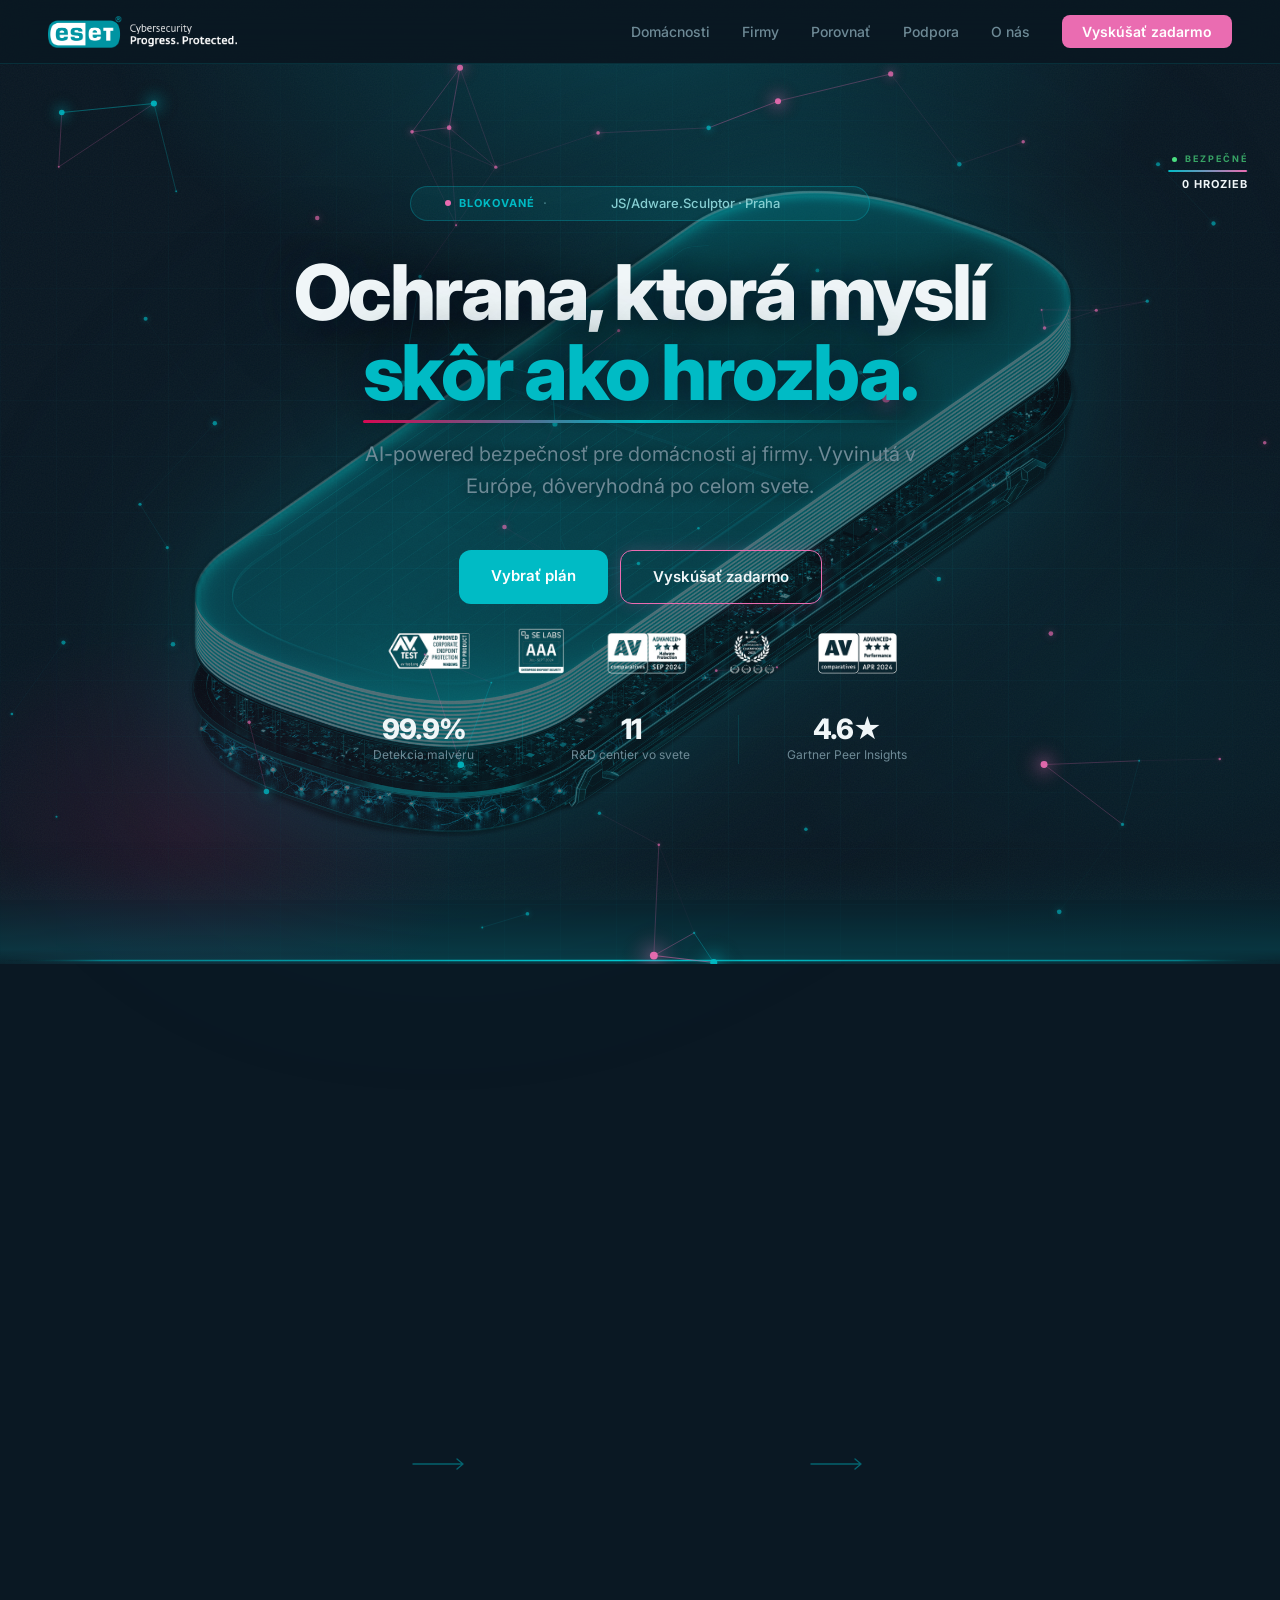
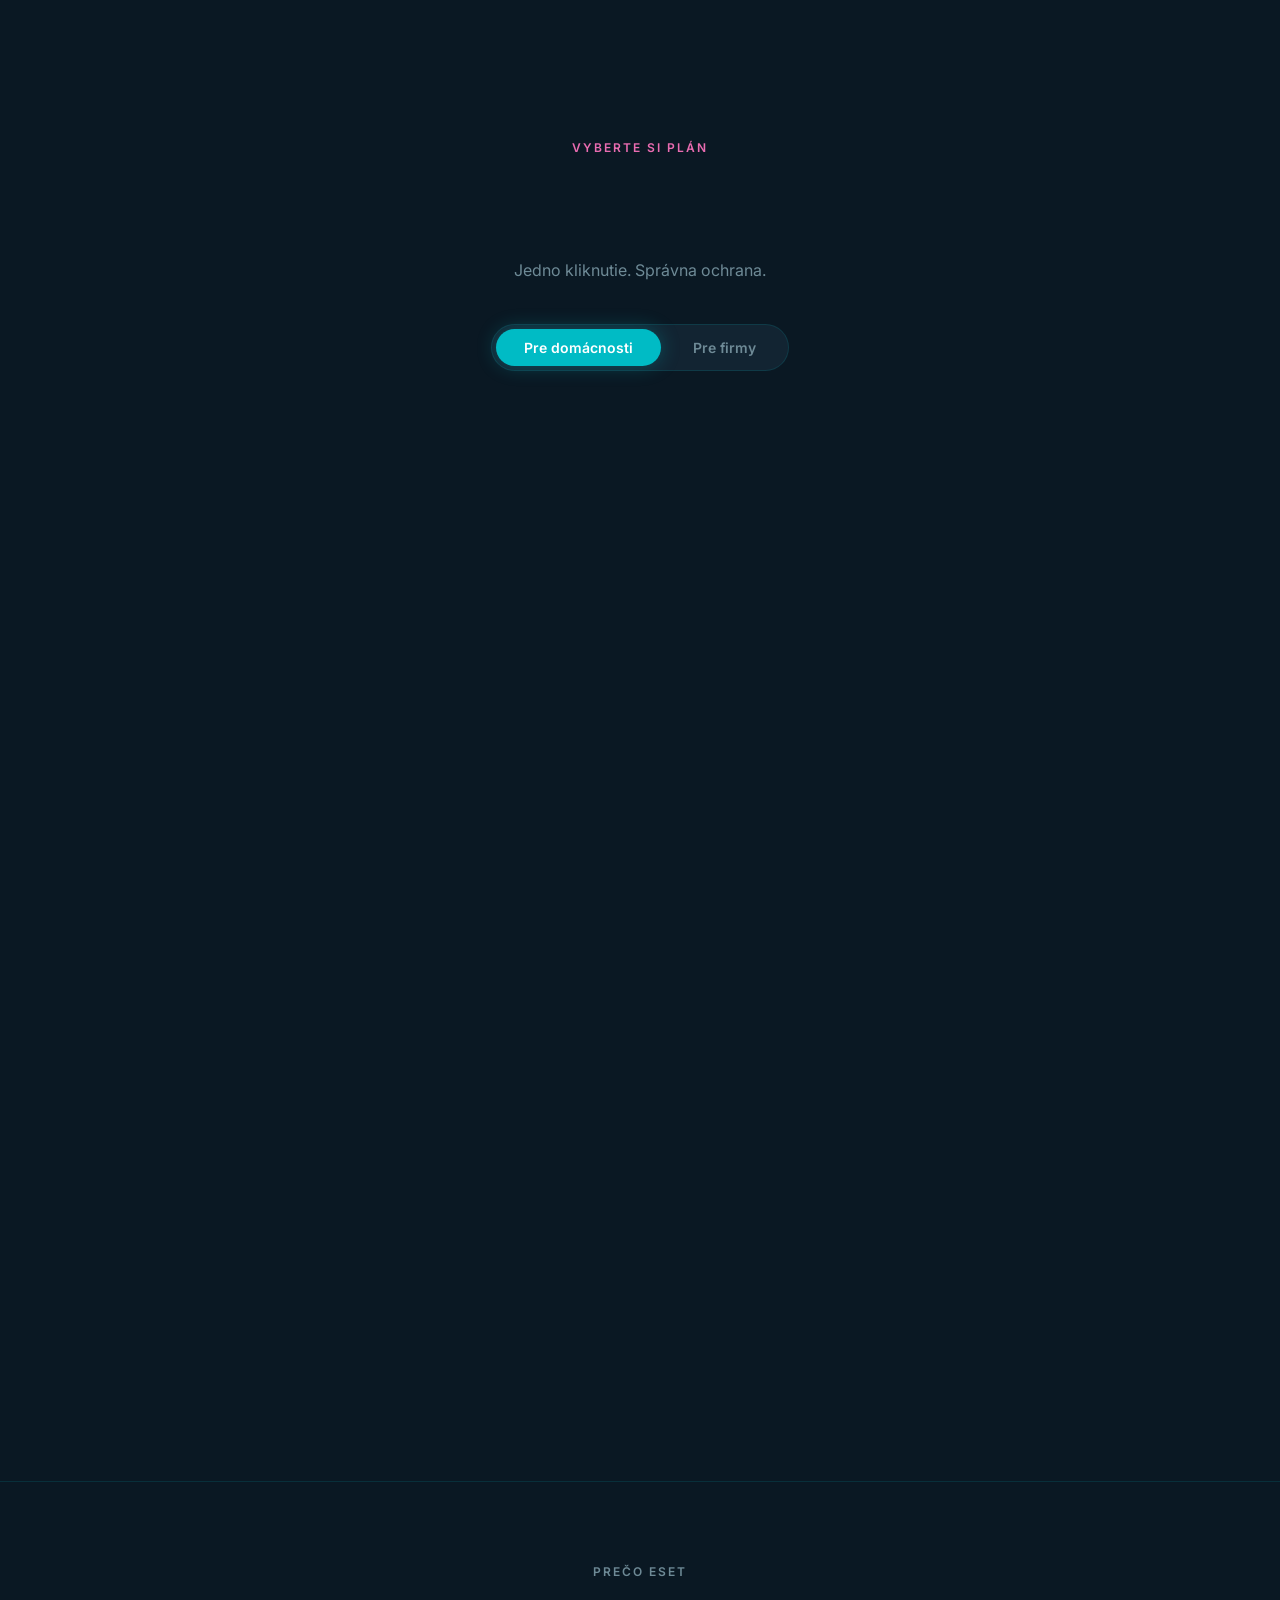
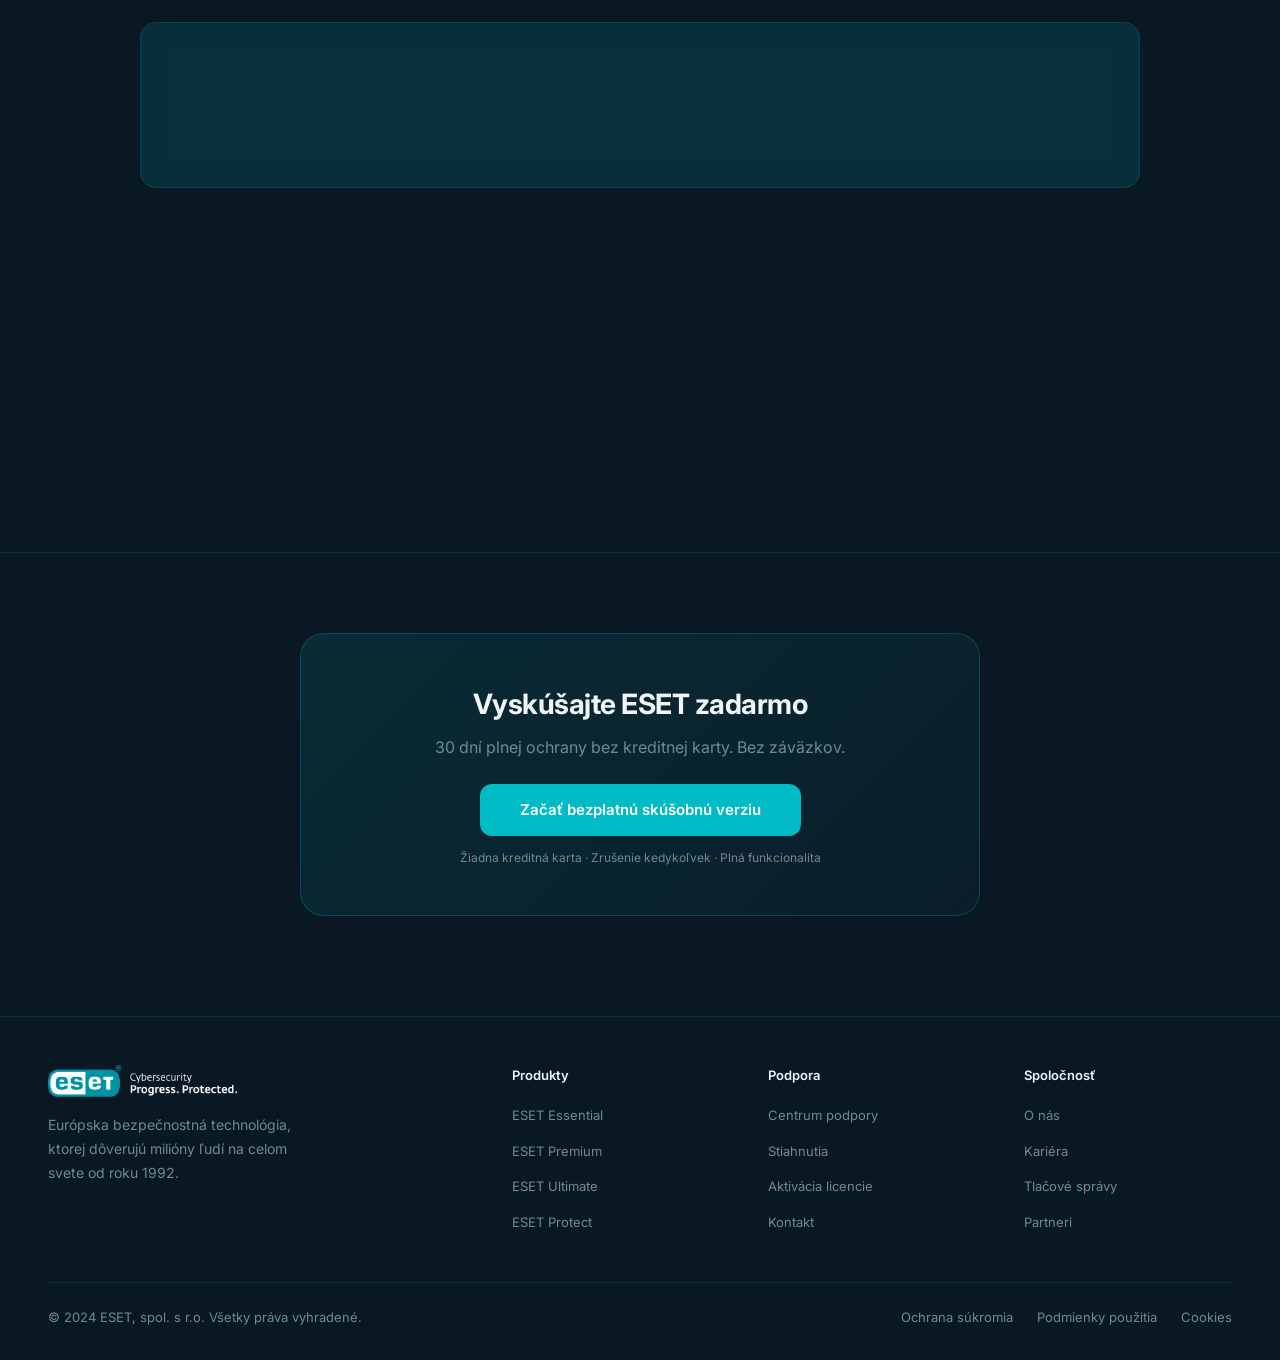
==== index.html @ a0c709be "tweak(hero ≥1800px): scale 2.10-2.30, clip -110vh — image extends past cards bottom" ====
<!DOCTYPE html>
<html lang="sk">
<head>
  <meta charset="UTF-8">
  <meta name="viewport" content="width=device-width, initial-scale=1.0">
  <title>ESET — Kybernetická bezpečnosť pre domácnosti aj firmy</title>
  <meta name="description" content="Pokročilá ochrana pred vírusmi, ransomwarom a phishingom. ESET HOME pre rodinu, ESET PROTECT pre firmy. 30 rokov skúseností, 99,9 % detekcia.">
  <meta name="theme-color" content="#0A1823">
  <link rel="canonical" href="https://leumasdam.github.io/eset-segmentation/">

  <!-- Open Graph -->
  <meta property="og:type" content="website">
  <meta property="og:locale" content="sk_SK">
  <meta property="og:site_name" content="ESET">
  <meta property="og:title" content="ESET — Kybernetická bezpečnosť pre domácnosti aj firmy">
  <meta property="og:description" content="Pokročilá ochrana pred vírusmi, ransomwarom a phishingom. 30 rokov skúseností, 99,9 % detekcia.">
  <meta property="og:url" content="https://leumasdam.github.io/eset-segmentation/">
  <meta property="og:image" content="https://leumasdam.github.io/eset-segmentation/eset-logo2.png">

  <!-- Twitter -->
  <meta name="twitter:card" content="summary_large_image">
  <meta name="twitter:title" content="ESET — Kybernetická bezpečnosť">
  <meta name="twitter:description" content="Pokročilá ochrana pred vírusmi, ransomwarom a phishingom. 30 rokov skúseností.">
  <meta name="twitter:image" content="https://leumasdam.github.io/eset-segmentation/eset-logo2.png">

  <link rel="preconnect" href="https://fonts.googleapis.com">
  <link rel="preconnect" href="https://fonts.gstatic.com" crossorigin>
  <link href="https://fonts.googleapis.com/css2?family=Inter:wght@300;400;500;600;700;800&display=swap" rel="stylesheet">
  <link rel="stylesheet" href="eset-redesign.css?v=20260513-cards2">

  <!-- Structured data -->
  <script type="application/ld+json">
  {
    "@context": "https://schema.org",
    "@graph": [
      {
        "@type": "Organization",
        "@id": "https://leumasdam.github.io/eset-segmentation/#org",
        "name": "ESET",
        "url": "https://leumasdam.github.io/eset-segmentation/",
        "logo": "https://leumasdam.github.io/eset-segmentation/eset-logo2.png",
        "description": "30 rokov na čele kybernetickej bezpečnosti. Antivírus a ochrana pre domácnosti aj firmy."
      },
      {
        "@type": "WebSite",
        "url": "https://leumasdam.github.io/eset-segmentation/",
        "name": "ESET",
        "publisher": { "@id": "https://leumasdam.github.io/eset-segmentation/#org" },
        "inLanguage": "sk"
      },
      {
        "@type": "Product",
        "name": "ESET HOME Security",
        "description": "Antivírus a komplexná ochrana pre domácich používateľov. Tri úrovne: Essential, Premium, Ultimate.",
        "brand": { "@id": "https://leumasdam.github.io/eset-segmentation/#org" },
        "offers": {
          "@type": "AggregateOffer",
          "priceCurrency": "EUR",
          "lowPrice": "39.99",
          "highPrice": "84.99",
          "offerCount": 3
        }
      },
      {
        "@type": "Product",
        "name": "ESET PROTECT",
        "description": "Endpoint security platforma pre firmy. Entry, Advanced, Complete a MDR varianty.",
        "brand": { "@id": "https://leumasdam.github.io/eset-segmentation/#org" },
        "offers": {
          "@type": "AggregateOffer",
          "priceCurrency": "EUR",
          "lowPrice": "2.50",
          "highPrice": "8.90",
          "offerCount": 4
        }
      }
    ]
  }
  </script>
</head>
<body>

  <a href="#main" class="skip-link">Preskočiť na obsah</a>

  <!-- GLOBAL AMBIENT ORB LAYER -->
  <div id="ambient">
    <!-- Hero area: teal top-right, crimson bottom-left -->
    <!-- Plans section: centered teal blob -->
    <!-- Trust section: teal left, crimson right -->
    <!-- Bottom / trial banner -->
  </div>

  <!-- NAVBAR -->
  <nav>
    <a href="index.html" class="nav-logo">
      <img src="eset-logo2.png" alt="ESET" style="height:32px; width:auto;">
    </a>
    <ul class="nav-links">
      <li><a href="domacnosti.html" data-track="nav:domacnosti">Domácnosti</a></li>
      <li><a href="firmy.html" data-track="nav:firmy">Firmy</a></li>
      <li><a href="porovnat-baliky.html" data-track="nav:compare">Porovnať</a></li>
      <li><a href="podpora.html" data-track="nav:podpora">Podpora</a></li>
      <li><a href="o-nas.html" data-track="nav:o-nas">O nás</a></li>
      <li><a href="vybrat-plan.html" class="nav-cta" data-track="nav:trial">Vyskúšať zadarmo</a></li>
    </ul>
    <button class="nav-burger" id="navBurger" aria-label="Otvoriť menu" aria-expanded="false">
      <span></span><span></span><span></span>
    </button>
  </nav>
  <ul class="mobile-nav" id="mobileNav">
    <li><a href="domacnosti.html">Domácnosti</a></li>
    <li><a href="firmy.html">Firmy</a></li>
    <li><a href="porovnat-baliky.html">Porovnať</a></li>
    <li><a href="podpora.html">Podpora</a></li>
    <li><a href="o-nas.html">O nás</a></li>
    <li><a href="vybrat-plan.html" class="nav-cta">Vyskúšať zadarmo</a></li>
  </ul>

  <!-- HERO -->
  <section class="hero" id="main" tabindex="-1">
    <div class="hero-bg"></div>
    <picture aria-hidden="true">
      <source media="(max-width: 768px)" srcset="hero-render-mobile.png" width="1400" height="990">
      <img class="hero-render" src="hero-render.png" alt="" width="2400" height="1577" fetchpriority="high" decoding="async">
    </picture>
    <canvas id="hero-canvas"></canvas>
    <div class="hero-grid"></div>

    <!-- Scan HUD -->
    <div class="scan-hud" id="scan-hud">
      <div class="hud-row">
        <span class="hud-dot" id="hud-dot"></span>
        <span class="hud-label" id="hud-label">INICIALIZÁCIA</span>
      </div>
      <div class="hud-bar"><div class="hud-bar-fill" id="hud-fill" style="width:0%"></div></div>
      <div class="hud-row">
        <span class="hud-val" id="hud-val">—</span>
      </div>
    </div>

    <!-- Shield watermark -->
    <svg class="hero-shield" viewBox="0 0 200 230" fill="none" xmlns="http://www.w3.org/2000/svg">
      <path d="M100 4L12 36V108C12 158 52 202 100 226C148 202 188 158 188 108V36L100 4Z"
            stroke="#00BBC5" stroke-width="2" fill="none"/>
      <path d="M100 20L28 48V108C28 150 60 190 100 210C140 190 172 150 172 108V48L100 20Z"
            stroke="#00BBC5" stroke-width="1.5" fill="none" opacity="0.6"/>
      <path d="M100 50L56 68V108C56 136 74 162 100 178C126 162 144 136 144 108V68L100 50Z"
            stroke="#EA6CB1" stroke-width="1" fill="none" opacity="0.5"/>
      <circle cx="100" cy="115" r="22" stroke="#00BBC5" stroke-width="1.5" fill="none" opacity="0.7"/>
      <path d="M88 115L96 123L114 105" stroke="#00BBC5" stroke-width="2" stroke-linecap="round" stroke-linejoin="round"/>
    </svg>

<div class="hero-badge" id="hero-badge">
      <span class="hero-badge-dot"></span>
      <span class="ticker-status">BLOKOVANÉ</span>
      <span class="ticker-sep">·</span>
      <span class="ticker-text" id="ticker-text">Trojan.Win32.Generic · Berlín</span>
    </div>

    <h1>
      Ochrana, ktorá myslí<br>
      <span class="accent">skôr ako hrozba.</span>
    </h1>

    <p class="hero-sub">
      AI-powered bezpečnosť pre domácnosti aj firmy. Vyvinutá v Európe, dôveryhodná po celom svete.
    </p>

    <div class="hero-ctas">
      <a href="#plans" class="btn-hero-primary" data-track="hero:choose-plan">Vybrať plán</a>
      <a href="vybrat-plan.html" class="btn-hero-secondary" data-track="hero:trial">Vyskúšať zadarmo</a>
    </div>

    <!-- Ghost spacer — preserves the centered-group height that badges+stats used to fill -->
    <div class="hero-flex-spacer" aria-hidden="true"></div>

    <!-- Awards + stats — pinned lower in hero (absolute, doesn't stretch hero or move main) -->
    <div class="hero-bottom-bar">
      <div class="hero-badges">
        <img src="eset-badges.png"
             alt="AV-TEST · SE Labs AAA · AV-Comparatives Advanced+ · Canalys Champion"
             class="hero-badges-img"
             width="1298" height="192"
             loading="lazy" decoding="async">
      </div>

      <div class="hero-stats">
        <div class="stat">
          <div class="stat-num" data-target="99.9" data-suffix="%" data-decimals="1">0%</div>
          <div class="stat-label">Detekcia malvéru</div>
        </div>
        <div class="stat-divider"></div>
        <div class="stat">
          <div class="stat-num" data-target="11">0</div>
          <div class="stat-label">R&amp;D centier vo svete</div>
        </div>
        <div class="stat-divider"></div>
        <div class="stat">
          <div class="stat-num" data-target="4.6" data-suffix="★" data-decimals="1">0★</div>
          <div class="stat-label">Gartner Peer Insights</div>
        </div>
      </div>
    </div>
  </section>

  <div class="section-glow-divider"></div>

  <!-- HOW IT PROTECTS — 3-step explainer -->
  <section class="how-section">
    <span class="section-label reveal">Ako to funguje</span>
    <h2 class="section-title reveal">Trojstupňová ochrana, ktorú nezbadáte</h2>
    <p class="section-sub reveal">Bezpečnosť bežiaca na pozadí. AI rozhoduje za zlomok sekundy.</p>

    <div class="how-steps">
      <div class="how-step reveal">
        <div class="how-step-num">01</div>
        <svg class="how-step-icon" viewBox="0 0 48 48" fill="none" xmlns="http://www.w3.org/2000/svg">
          <circle cx="22" cy="22" r="11" stroke="currentColor" stroke-width="2.2"/>
          <path d="M30 30L40 40" stroke="currentColor" stroke-width="2.2" stroke-linecap="round"/>
          <circle cx="22" cy="22" r="3" fill="currentColor"/>
        </svg>
        <h3 class="how-step-title">Skenovanie 24/7</h3>
        <p class="how-step-desc">Procesy, sieť, prílohy a webové stránky sú skenované v reálnom čase, bez vplyvu na výkon.</p>
      </div>

      <div class="how-step-arrow reveal" aria-hidden="true">
        <svg viewBox="0 0 60 12" fill="none" xmlns="http://www.w3.org/2000/svg">
          <path d="M2 6 L52 6 M46 1 L52 6 L46 11" stroke="currentColor" stroke-width="1.4" stroke-linecap="round" stroke-linejoin="round"/>
        </svg>
      </div>

      <div class="how-step reveal">
        <div class="how-step-num">02</div>
        <svg class="how-step-icon" viewBox="0 0 48 48" fill="none" xmlns="http://www.w3.org/2000/svg">
          <path d="M24 6 L24 16 M24 32 L24 42 M6 24 L16 24 M32 24 L42 24" stroke="currentColor" stroke-width="2.2" stroke-linecap="round"/>
          <circle cx="24" cy="24" r="9" stroke="currentColor" stroke-width="2.2"/>
          <path d="M20 24 L23 27 L29 21" stroke="currentColor" stroke-width="2.2" stroke-linecap="round" stroke-linejoin="round"/>
        </svg>
        <h3 class="how-step-title">AI detekcia</h3>
        <p class="how-step-desc">Machine learning model trénovaný na 30+ rokoch hrozieb identifikuje anomálie skôr, než spôsobia škodu.</p>
      </div>

      <div class="how-step-arrow reveal" aria-hidden="true">
        <svg viewBox="0 0 60 12" fill="none" xmlns="http://www.w3.org/2000/svg">
          <path d="M2 6 L52 6 M46 1 L52 6 L46 11" stroke="currentColor" stroke-width="1.4" stroke-linecap="round" stroke-linejoin="round"/>
        </svg>
      </div>

      <div class="how-step reveal">
        <div class="how-step-num">03</div>
        <svg class="how-step-icon" viewBox="0 0 48 48" fill="none" xmlns="http://www.w3.org/2000/svg">
          <path d="M24 4 L40 11 V24 C40 33 33 40 24 44 C15 40 8 33 8 24 V11 L24 4 Z" stroke="currentColor" stroke-width="2.2" stroke-linejoin="round"/>
          <path d="M16 24 L22 30 L34 18" stroke="currentColor" stroke-width="2.4" stroke-linecap="round" stroke-linejoin="round"/>
        </svg>
        <h3 class="how-step-title">Blokovanie a izolácia</h3>
        <p class="how-step-desc">Hrozba je okamžite zablokovaná, izolovaná a nahlásená. Žiadne zásahy z tvojej strany.</p>
      </div>
    </div>
  </section>

  <div class="section-glow-divider"></div>

  <!-- SWITCHER + PRODUCTS -->
  <section id="plans" class="switcher-section" style="position:relative;overflow:hidden;">

    <span class="section-label">Vyberte si plán</span>
    <h2 class="section-title reveal">Pre koho hľadáte ochranu?</h2>
    <p class="section-sub">Jedno kliknutie. Správna ochrana.</p>

    <div class="pill-switcher">
      <button class="pill-btn active" onclick="switchTab('domacnosti', this)">Pre domácnosti</button>
      <button class="pill-btn" onclick="switchTab('firmy', this)">Pre firmy</button>
    </div>
  </section>

  <section class="products-section">

    <!-- DOMÁCNOSTI -->
    <div id="tab-domacnosti" class="tab-content active">
      <div class="cards-grid">

        <div class="card reveal">
          <img class="card-box" src="box-essential.png" alt="ESET HOME Security Essential" loading="lazy">
          <div class="card-name">ESET</div>
          <div class="card-product">Essential</div>
          <div class="card-tagline">Základná ochrana pre každodenné použitie</div>
          <div class="card-price">
            <div class="price-label">od</div>
            <span class="price-amount">19<small style="font-size:20px;font-weight:600">.99€</small></span>
            <span class="price-period">/rok</span>
          </div>
          <div class="card-divider"></div>
          <ul class="feature-list">
            <li class="highlight">
              <span class="check"><svg viewBox="0 0 10 10" fill="none"><path d="M2 5l2 2 4-4" stroke="#00BBC5" stroke-width="1.5" stroke-linecap="round"/></svg></span>
              Antivírusová a antispyware ochrana
            </li>
            <li>
              <span class="check"><svg viewBox="0 0 10 10" fill="none"><path d="M2 5l2 2 4-4" stroke="#00BBC5" stroke-width="1.5" stroke-linecap="round"/></svg></span>
              Bezpečné prehliadanie webu
            </li>
            <li>
              <span class="check"><svg viewBox="0 0 10 10" fill="none"><path d="M2 5l2 2 4-4" stroke="#00BBC5" stroke-width="1.5" stroke-linecap="round"/></svg></span>
              Ochrana pred phishingom
            </li>
            <li>
              <span class="check"><svg viewBox="0 0 10 10" fill="none"><path d="M2 5l2 2 4-4" stroke="#00BBC5" stroke-width="1.5" stroke-linecap="round"/></svg></span>
              Firewall
            </li>
            <li>
              <span class="check"><svg viewBox="0 0 10 10" fill="none"><path d="M2 5l2 2 4-4" stroke="#00BBC5" stroke-width="1.5" stroke-linecap="round"/></svg></span>
              Ochrana bankových transakcií
            </li>
          </ul>
          <a href="#" class="btn-primary" data-track="pricing:essential:buy">Kúpiť teraz</a>
          <a href="vybrat-plan.html" class="btn-secondary" data-track="pricing:essential:trial">Vyskúšať zadarmo</a>
          <div class="devices-info">1 zariadenie · Windows, Mac, Android</div>
        </div>

        <div class="card featured reveal">
          <div class="card-badge">NAJOBĽÚBENEJŠÍ</div>
          <img class="card-box" src="box-premium.png" alt="ESET HOME Security Premium" loading="lazy">
          <div class="card-name">ESET</div>
          <div class="card-product">Premium</div>
          <div class="card-tagline">Kompletná ochrana s VPN a šifrovaním</div>
          <div class="card-price">
            <div class="price-label">od</div>
            <span class="price-amount">39<small style="font-size:20px;font-weight:600">.99€</small></span>
            <span class="price-period">/rok</span>
          </div>
          <div class="card-divider"></div>
          <ul class="feature-list">
            <li class="highlight">
              <span class="check"><svg viewBox="0 0 10 10" fill="none"><path d="M2 5l2 2 4-4" stroke="#00BBC5" stroke-width="1.5" stroke-linecap="round"/></svg></span>
              Všetko z Essential
            </li>
            <li class="highlight">
              <span class="check"><svg viewBox="0 0 10 10" fill="none"><path d="M2 5l2 2 4-4" stroke="#00BBC5" stroke-width="1.5" stroke-linecap="round"/></svg></span>
              VPN neobmedzená (3 zariadenia)
            </li>
            <li class="highlight">
              <span class="check"><svg viewBox="0 0 10 10" fill="none"><path d="M2 5l2 2 4-4" stroke="#00BBC5" stroke-width="1.5" stroke-linecap="round"/></svg></span>
              Šifrovanie súborov a diskov
            </li>
            <li>
              <span class="check"><svg viewBox="0 0 10 10" fill="none"><path d="M2 5l2 2 4-4" stroke="#00BBC5" stroke-width="1.5" stroke-linecap="round"/></svg></span>
              Password Manager
            </li>
            <li>
              <span class="check"><svg viewBox="0 0 10 10" fill="none"><path d="M2 5l2 2 4-4" stroke="#00BBC5" stroke-width="1.5" stroke-linecap="round"/></svg></span>
              Rodičovská kontrola
            </li>
          </ul>
          <a href="#" class="btn-primary" data-track="pricing:premium:buy">Kúpiť teraz</a>
          <a href="vybrat-plan.html" class="btn-secondary" data-track="pricing:premium:trial">Vyskúšať zadarmo</a>
          <div class="devices-info">3 zariadenia · Windows, Mac, Android, iOS</div>
        </div>

        <div class="card reveal">
          <img class="card-box" src="box-ultimate.png" alt="ESET HOME Security Ultimate" loading="lazy">
          <div class="card-name">ESET</div>
          <div class="card-product">Ultimate</div>
          <div class="card-tagline">Maximálna ochrana identity a zariadení</div>
          <div class="card-price">
            <div class="price-label">od</div>
            <span class="price-amount">59<small style="font-size:20px;font-weight:600">.99€</small></span>
            <span class="price-period">/rok</span>
          </div>
          <div class="card-divider"></div>
          <ul class="feature-list">
            <li class="highlight">
              <span class="check"><svg viewBox="0 0 10 10" fill="none"><path d="M2 5l2 2 4-4" stroke="#00BBC5" stroke-width="1.5" stroke-linecap="round"/></svg></span>
              Všetko z Premium
            </li>
            <li class="highlight">
              <span class="check"><svg viewBox="0 0 10 10" fill="none"><path d="M2 5l2 2 4-4" stroke="#00BBC5" stroke-width="1.5" stroke-linecap="round"/></svg></span>
              VPN neobmedzená (10 zariadení)
            </li>
            <li class="highlight">
              <span class="check"><svg viewBox="0 0 10 10" fill="none"><path d="M2 5l2 2 4-4" stroke="#00BBC5" stroke-width="1.5" stroke-linecap="round"/></svg></span>
              Ochrana identity &amp; dark web monitoring
            </li>
            <li class="highlight">
              <span class="check"><svg viewBox="0 0 10 10" fill="none"><path d="M2 5l2 2 4-4" stroke="#00BBC5" stroke-width="1.5" stroke-linecap="round"/></svg></span>
              Obnova po ransomware útoku
            </li>
            <li>
              <span class="check"><svg viewBox="0 0 10 10" fill="none"><path d="M2 5l2 2 4-4" stroke="#00BBC5" stroke-width="1.5" stroke-linecap="round"/></svg></span>
              Prioritná technická podpora
            </li>
          </ul>
          <a href="#" class="btn-primary" data-track="pricing:ultimate:buy">Kúpiť teraz</a>
          <a href="vybrat-plan.html" class="btn-secondary" data-track="pricing:ultimate:trial">Vyskúšať zadarmo</a>
          <div class="devices-info">10 zariadení · Windows, Mac, Android, iOS</div>
        </div>

      </div>
    </div>

    <!-- FIRMY -->
    <div id="tab-firmy" class="tab-content">
      <div class="business-guide">

        <div class="guide-header">
          <h3>Nájdeme riešenie pre vaše potreby</h3>
          <p>Od malých firiem po enterprise organizácie — ESET PROTECT platformu škálujeme podľa vás.</p>
        </div>

        <div class="biz-selector reveal" id="bizSelector">

          <div class="bs-progress" role="tablist" aria-label="Postup výberu">
            <button type="button" class="bs-dot is-active" data-step="0" aria-label="Krok 1: Veľkosť firmy"><span>1</span></button>
            <span class="bs-line"></span>
            <button type="button" class="bs-dot" data-step="1" aria-label="Krok 2: Čo chrániť"><span>2</span></button>
            <span class="bs-line"></span>
            <button type="button" class="bs-dot" data-step="2" aria-label="Krok 3: Riadenie IT"><span>3</span></button>
            <span class="bs-line"></span>
            <button type="button" class="bs-dot bs-dot-result" data-step="3" aria-label="Vaše riešenie">★</button>
          </div>
          <div class="bs-progress-labels" aria-hidden="true">
            <span>Veľkosť</span><span>Ochrana</span><span>IT</span><span>Riešenie</span>
          </div>

          <!-- Step 1: Size -->
          <div class="bs-step is-active" data-step="0">
            <div class="bs-eyebrow">Krok 1 / 3</div>
            <h4 class="bs-title">Aká veľká je vaša firma?</h4>
            <p class="bs-hint">Cena rastie len s počtom zariadení, ktoré skutočne chcete chrániť.</p>
            <div class="bs-options bs-options-3">
              <button type="button" class="bs-option" data-key="size" data-value="small">
                <span class="bs-opt-head">1–25</span>
                <span class="bs-opt-sub">zariadení</span>
                <span class="bs-opt-desc">Malá firma, startup</span>
              </button>
              <button type="button" class="bs-option" data-key="size" data-value="mid">
                <span class="bs-opt-head">26–250</span>
                <span class="bs-opt-sub">zariadení</span>
                <span class="bs-opt-desc">Stredná firma</span>
              </button>
              <button type="button" class="bs-option" data-key="size" data-value="enterprise">
                <span class="bs-opt-head">250+</span>
                <span class="bs-opt-sub">zariadení</span>
                <span class="bs-opt-desc">Enterprise / korporát</span>
              </button>
            </div>
          </div>

          <!-- Step 2: Scope (multi) -->
          <div class="bs-step" data-step="1">
            <div class="bs-eyebrow">Krok 2 / 3</div>
            <h4 class="bs-title">Čo chcete chrániť?</h4>
            <p class="bs-hint">Označte všetko, čo platí — môžete vybrať viacero.</p>
            <div class="bs-chips">
              <button type="button" class="bs-chip is-locked is-selected" data-key="scope" data-value="endpoint" aria-pressed="true" disabled>
                Endpointy <span class="bs-chip-meta">vždy zahrnuté</span>
              </button>
              <button type="button" class="bs-chip" data-key="scope" data-value="server" aria-pressed="false">Servery</button>
              <button type="button" class="bs-chip" data-key="scope" data-value="email" aria-pressed="false">Email</button>
              <button type="button" class="bs-chip" data-key="scope" data-value="cloud" aria-pressed="false">Cloud (M365, GWS)</button>
            </div>
            <div class="bs-actions">
              <button type="button" class="bs-back" data-back>← Späť</button>
              <button type="button" class="bs-next" data-next>Pokračovať →</button>
            </div>
          </div>

          <!-- Step 3: IT capacity -->
          <div class="bs-step" data-step="2">
            <div class="bs-eyebrow">Krok 3 / 3</div>
            <h4 class="bs-title">Ako riadite IT bezpečnosť?</h4>
            <p class="bs-hint">Určí, či potrebujete len nástroje, alebo aj ľudí, ktorí ich obsluhujú.</p>
            <div class="bs-options bs-options-3">
              <button type="button" class="bs-option" data-key="it" data-value="self">
                <span class="bs-opt-head">Vlastný IT tím</span>
                <span class="bs-opt-desc">Spravíme si to sami</span>
              </button>
              <button type="button" class="bs-option" data-key="it" data-value="support">
                <span class="bs-opt-head">IT + občasná pomoc</span>
                <span class="bs-opt-desc">Niekedy potrebujeme expertízu</span>
              </button>
              <button type="button" class="bs-option" data-key="it" data-value="mdr">
                <span class="bs-opt-head">Spravujte to za nás</span>
                <span class="bs-opt-desc">24/7 SOC + monitoring</span>
              </button>
            </div>
          </div>

          <!-- Result -->
          <div class="bs-step bs-step-result" data-step="3">
            <div class="bs-result">
              <div class="bs-result-eyebrow">★ Odporúčame pre vás</div>
              <h4 class="bs-result-title" data-result="title">ESET PROTECT Advanced</h4>
              <div class="bs-result-price"><strong data-result="price">od 4,20 €</strong> / zariadenie / mesiac</div>
              <p class="bs-result-desc" data-result="desc"></p>
              <ul class="bs-result-features" data-result="features"></ul>
              <div class="bs-result-ctas">
                <a href="vybrat-plan.html" class="btn-primary" data-track="biz-selector:trial">Vyskúšať 30 dní zadarmo</a>
                <a href="#" data-open-contact data-track="biz-selector:contact" class="btn-secondary">Kontaktovať konzultanta</a>
              </div>
              <div class="bs-result-alts">
                <span class="bs-alts-label">Alternatívy:</span>
                <span data-result="alts"></span>
                <a href="porovnat-baliky.html#firmy" class="bs-compare-link">Porovnať všetky balíky →</a>
              </div>
              <button type="button" class="bs-restart" data-restart>↺ Začať odznova</button>
            </div>
          </div>

        </div>

      </div>
    </div>

  </section>

  <div class="section-glow-divider"></div>

  <!-- TRUST SECTION -->
  <section class="trust-section">

    <div class="trust-inner">
      <p class="trust-label">Prečo ESET</p>

      <div class="trust-grid">
        <div class="trust-item reveal">
          <div class="trust-num" data-target="99.9" data-suffix="%" data-decimals="1">0%</div>
          <div class="trust-desc">Efektivita detekcie malvéru<br>podľa AV-TEST</div>
        </div>
        <div class="trust-item reveal">
          <div class="trust-num" data-target="30" data-suffix="+">0+</div>
          <div class="trust-desc">Rokov skúseností<br>v kybernetickej bezpečnosti</div>
        </div>
        <div class="trust-item reveal">
          <div class="trust-num" data-target="100" data-suffix="+">0+</div>
          <div class="trust-desc">VB100 ocenení<br>za detekciu hrozieb</div>
        </div>
        <div class="trust-item reveal">
          <div class="trust-num" data-target="4.6" data-suffix="★" data-decimals="1">0★</div>
          <div class="trust-desc">Gartner Peer Insights<br>90% odporúčanie</div>
        </div>
      </div>

      <div class="review-cards">
        <div class="review-card reveal">
          <div class="review-stars">★★★★★</div>
          <div class="review-text">"ESET je ľahký, nenápadný a robí presne to, čo má. Za 3 roky ani jedna infekcia na 12 zariadeniach v rodine."</div>
          <div class="review-author">Martin K.</div>
          <div class="review-role">Domácnosť · Bratislava</div>
        </div>
        <div class="review-card reveal">
          <div class="review-stars">★★★★★</div>
          <div class="review-text">"Nasadili sme ESET Protect Complete na 200 zariadeniach. Správa cez cloud konzolu je výrazne jednoduchšia ako u konkurencie."</div>
          <div class="review-author">Ing. Jana P.</div>
          <div class="review-role">IT manažérka · Výrobná firma</div>
        </div>
        <div class="review-card reveal">
          <div class="review-stars">★★★★☆</div>
          <div class="review-text">"Oceňujeme, že je to slovenský produkt s lokálnou podporou. Reakcia technického tímu do hodiny — to je štandard, ktorý iní nedosahujú."</div>
          <div class="review-author">Tomáš B.</div>
          <div class="review-role">CEO · SMB spoločnosť</div>
        </div>
      </div>
    </div>
  </section>

  <div class="section-glow-divider"></div>

  <!-- FREE TRIAL BANNER -->
  <div class="trial-wrap" style="position:relative;overflow:hidden;">

    <div class="trial-banner">
      <h3>Vyskúšajte ESET zadarmo</h3>
      <p>30 dní plnej ochrany bez kreditnej karty. Bez záväzkov.</p>
      <a href="vybrat-plan.html" class="btn-primary" data-track="trial-banner:start">Začať bezplatnú skúšobnú verziu</a>
      <div class="trial-note">Žiadna kreditná karta · Zrušenie kedykoľvek · Plná funkcionalita</div>
    </div>
  </div>

  <!-- FOOTER -->
  <footer>
    <div class="footer-top">
      <div class="footer-brand">
        <a href="#" class="nav-logo">
          <img src="eset-logo2.png" alt="ESET" style="height:32px; width:auto;">
        </a>
        <p>Európska bezpečnostná technológia, ktorej dôverujú milióny ľudí na celom svete od roku 1992.</p>
      </div>
      <div class="footer-col">
        <h4>Produkty</h4>
        <ul>
          <li><a href="#">ESET Essential</a></li>
          <li><a href="#">ESET Premium</a></li>
          <li><a href="#">ESET Ultimate</a></li>
          <li><a href="#">ESET Protect</a></li>
        </ul>
      </div>
      <div class="footer-col">
        <h4>Podpora</h4>
        <ul>
          <li><a href="#">Centrum podpory</a></li>
          <li><a href="#">Stiahnutia</a></li>
          <li><a href="#">Aktivácia licencie</a></li>
          <li><a href="#" data-open-contact>Kontakt</a></li>
        </ul>
      </div>
      <div class="footer-col">
        <h4>Spoločnosť</h4>
        <ul>
          <li><a href="#">O nás</a></li>
          <li><a href="#">Kariéra</a></li>
          <li><a href="#">Tlačové správy</a></li>
          <li><a href="#">Partneri</a></li>
        </ul>
      </div>
    </div>
    <div class="footer-bottom">
      <span>© 2024 ESET, spol. s r.o. Všetky práva vyhradené.</span>
      <div style="display:flex; gap:24px;">
        <a href="#">Ochrana súkromia</a>
        <a href="#">Podmienky použitia</a>
        <a href="#">Cookies</a>
      </div>
    </div>
  </footer>

  <script>
    /* Analytics scaffolding — pripravené pre GA4 / Plausible / Segment.
       Použitie: pridaj data-track="event:name" na akýkoľvek <a>/<button>.
       Manuálne: window.track('event-name', { extra: 'props' }). */
    window.track = function (name, props) {
      const payload = props || {};
      if (window.dataLayer) window.dataLayer.push({ event: name, ...payload });
      if (typeof window.plausible === 'function') window.plausible(name, { props: payload });
      if (location.hostname === 'localhost' || location.hostname.startsWith('127.') || location.protocol === 'file:') {
        console.log('[track]', name, payload);
      }
    };
    document.addEventListener('click', (e) => {
      const el = e.target.closest('[data-track]');
      if (!el) return;
      window.track(el.dataset.track, {
        href: el.getAttribute('href') || null,
        text: (el.textContent || '').trim().slice(0, 60)
      });
    });

    function switchTab(tab, btn) {
      document.querySelectorAll('.tab-content').forEach(el => el.classList.remove('active'));
      document.querySelectorAll('.pill-btn').forEach(el => el.classList.remove('active'));
      document.getElementById('tab-' + tab).classList.add('active');
      btn.classList.add('active');
      if (window.track) window.track('pill-switcher:select', { tab });
    }

    /* Burger toggle */
    (function () {
      var burger = document.getElementById('navBurger');
      var menu   = document.getElementById('mobileNav');
      if (!burger || !menu) return;
      burger.addEventListener('click', function () {
        var open = menu.classList.toggle('open');
        burger.setAttribute('aria-expanded', open ? 'true' : 'false');
      });
      menu.querySelectorAll('a').forEach(function (a) {
        a.addEventListener('click', function () {
          menu.classList.remove('open');
          burger.setAttribute('aria-expanded', 'false');
        });
      });
      document.addEventListener('click', function (e) {
        if (!burger.contains(e.target) && !menu.contains(e.target)) {
          menu.classList.remove('open');
          burger.setAttribute('aria-expanded', 'false');
        }
      });
    })();

    /* ── HERO PARTICLE NETWORK + SCAN ── */
    (function () {
      const canvas = document.getElementById('hero-canvas');
      const ctx    = canvas.getContext('2d');

      const hudLabel = document.getElementById('hud-label');
      const hudVal   = document.getElementById('hud-val');
      const hudFill  = document.getElementById('hud-fill');
      const hudDot   = document.getElementById('hud-dot');

      let W, H, particles;
      const COLORS         = ['#00BBC5','#00BBC5','#00BBC5','#0095A1','#EA6CB1','#EA6CB1'];
      const reducedMotion  = window.matchMedia('(prefers-reduced-motion: reduce)').matches;
      const isMobile       = window.innerWidth < 768;
      const COUNT          = reducedMotion ? 0 : (isMobile ? 36 : 68);
      const LINK_DIST      = isMobile ? 110 : 128;
      const SPEED          = 0.26;
      const SCAN_DUR       = 6500;  // ms per sweep
      const HOLD_DUR       = 1800;  // ms to hold "BEZPEČNÉ" at bottom
      const POINTER_RADIUS = 150;   // px around cursor that lights particles
      let   scanStart = performance.now();
      let   mx = -9999, my = -9999;
      let   visible = true;

      function resize() {
        W = canvas.width  = canvas.offsetWidth;
        H = canvas.height = canvas.offsetHeight;
      }

      function makeParticle() {
        const color = COLORS[Math.floor(Math.random() * COLORS.length)];
        return { x: Math.random()*W, y: Math.random()*H,
                 vx:(Math.random()-.5)*SPEED, vy:(Math.random()-.5)*SPEED,
                 r: Math.random()*1.5+0.9, color, pulse:0 };
      }

      function init() { resize(); particles = Array.from({length:COUNT}, makeParticle); }

      /* ── HUD update ── */
      function updateHUD(progress) {
        const pct = Math.min(100, Math.round(progress * 100));
        hudFill.style.width = pct + '%';

        if (progress < 0.04) {
          hudLabel.textContent = 'INICIALIZÁCIA';
          hudLabel.className   = 'hud-label';
          hudVal.textContent   = '—';
          hudDot.className     = 'hud-dot';
        } else if (progress < 0.96) {
          hudLabel.textContent = 'SKENUJE';
          hudLabel.className   = 'hud-label';
          hudVal.textContent   = pct + '%';
          hudDot.className     = 'hud-dot';
        } else {
          hudLabel.textContent = 'BEZPEČNÉ';
          hudLabel.className   = 'hud-label safe';
          hudVal.textContent   = '0 HROZIEB';
          hudDot.className     = 'hud-dot safe';
        }
      }

      /* ── DRAW ── */
      function draw(now) {
        ctx.clearRect(0, 0, W, H);

        /* scan position */
        const elapsed  = (now - scanStart) % (SCAN_DUR + HOLD_DUR);
        const scanProg = Math.min(1, elapsed / SCAN_DUR);
        const scanY    = scanProg * (H + 20) - 10;

        updateHUD(scanProg);

        /* ── beam glow zone (above the line) — visible scan line + ticks
              removed; only the soft glow band is kept so particles still
              get a subtle hint of the scan moving through ── */
        if (scanProg < 1) {
          /* glow trail above the line */
          const beamH = 120;
          const beam  = ctx.createLinearGradient(0, scanY - beamH, 0, scanY + 4);
          beam.addColorStop(0,    'transparent');
          beam.addColorStop(0.5,  'rgba(0,187,197,0.06)');
          beam.addColorStop(0.88, 'rgba(0,187,197,0.18)');
          beam.addColorStop(1,    'rgba(0,187,197,0.08)');
          ctx.fillStyle = beam;
          ctx.fillRect(0, scanY - beamH, W, beamH + 4);

          /* sharp scan line */
          const lineGrad = ctx.createLinearGradient(0, 0, W, 0);
          lineGrad.addColorStop(0,    'transparent');
          lineGrad.addColorStop(0.08, 'rgba(0,187,197,0.55)');
          lineGrad.addColorStop(0.5,  'rgba(0,221,229,0.90)');
          lineGrad.addColorStop(0.92, 'rgba(0,187,197,0.55)');
          lineGrad.addColorStop(1,    'transparent');
          ctx.save();
          ctx.shadowColor = '#00BBC5';
          ctx.shadowBlur  = 8;
          ctx.beginPath();
          ctx.moveTo(0, scanY);
          ctx.lineTo(W, scanY);
          ctx.strokeStyle = lineGrad;
          ctx.lineWidth   = 1.5;
          ctx.stroke();
          ctx.restore();
        }

        /* ── particle pulse: scan-beam + cursor proximity ── */
        for (const p of particles) {
          let target = 0;

          // beam zone
          const dist = p.y - scanY;
          if (dist > -8 && dist < 40) {
            target = Math.max(target, 1 - Math.abs(dist) / 48);
          }

          // cursor zone
          const dxm = p.x - mx, dym = p.y - my;
          const dm  = Math.sqrt(dxm*dxm + dym*dym);
          if (dm < POINTER_RADIUS) {
            target = Math.max(target, 1 - dm / POINTER_RADIUS);
          }

          p.pulse = (target > p.pulse)
            ? target
            : Math.max(0, p.pulse - 0.04);
        }

        /* ── links ── */
        for (let i = 0; i < particles.length; i++) {
          for (let j = i+1; j < particles.length; j++) {
            const a = particles[i], b = particles[j];
            const dx = a.x-b.x, dy = a.y-b.y;
            const d  = Math.sqrt(dx*dx + dy*dy);
            if (d < LINK_DIST) {
              const base  = (1 - d/LINK_DIST) * 0.2;
              const boost = (a.pulse + b.pulse) * 0.25;
              const alpha = base + boost;
              const isRose = a.color==='#EA6CB1' || b.color==='#EA6CB1';
              ctx.beginPath();
              ctx.moveTo(a.x,a.y); ctx.lineTo(b.x,b.y);
              ctx.strokeStyle = isRose
                ? `rgba(234,108,177,${alpha})`
                : `rgba(0,187,197,${alpha})`;
              ctx.lineWidth = 0.8 + boost * 0.6;
              ctx.stroke();
            }
          }
        }

        /* ── dots ── */
        for (const p of particles) {
          const isRose = p.color === '#EA6CB1';
          const r      = p.r + p.pulse * 2.5;
          const baseA  = isRose ? 0.65 : 0.60;
          const alpha  = baseA + p.pulse * 0.35;

          /* glow halo */
          const glowR = r * (5 + p.pulse * 4);
          const g = ctx.createRadialGradient(p.x,p.y,0, p.x,p.y,glowR);
          g.addColorStop(0, isRose ? `rgba(234,108,177,${0.10+p.pulse*0.18})`
                                   : `rgba(0,187,197,${0.10+p.pulse*0.18})`);
          g.addColorStop(1, 'transparent');
          ctx.beginPath();
          ctx.arc(p.x, p.y, glowR, 0, Math.PI*2);
          ctx.fillStyle = g; ctx.fill();

          /* core dot */
          ctx.beginPath();
          ctx.arc(p.x, p.y, r, 0, Math.PI*2);
          ctx.fillStyle = isRose ? `rgba(234,108,177,${alpha})` : `rgba(0,187,197,${alpha})`;
          ctx.fill();
        }
      }

      function update() {
        for (const p of particles) {
          p.x += p.vx; p.y += p.vy;
          if (p.x < 0 || p.x > W) p.vx *= -1;
          if (p.y < 0 || p.y > H) p.vy *= -1;
        }
      }

      function loop(now) {
        if (visible) { update(); draw(now); }
        requestAnimationFrame(loop);
      }

      window.addEventListener('resize', resize);

      /* ── pointer tracking on hero (lights particles around cursor / tap) ── */
      const heroEl = document.querySelector('.hero');
      let clearTimer = null;

      function setPointer(e) {
        if (clearTimer) { clearTimeout(clearTimer); clearTimer = null; }
        const r = canvas.getBoundingClientRect();
        mx = e.clientX - r.left;
        my = e.clientY - r.top;
      }

      function clearPointer() {
        clearTimer = setTimeout(() => { mx = -9999; my = -9999; }, 600);
      }

      heroEl.addEventListener('pointermove',  setPointer);
      heroEl.addEventListener('pointerdown',  setPointer);
      heroEl.addEventListener('pointerup',    clearPointer);
      heroEl.addEventListener('pointercancel',clearPointer);
      heroEl.addEventListener('pointerleave', clearPointer);

      /* iOS Safari fallback — touch events */
      function setTouch(e) {
        if (clearTimer) { clearTimeout(clearTimer); clearTimer = null; }
        const t = e.touches[0];
        if (!t) return;
        const r = canvas.getBoundingClientRect();
        mx = t.clientX - r.left;
        my = t.clientY - r.top;
      }
      heroEl.addEventListener('touchstart', setTouch,  { passive: true });
      heroEl.addEventListener('touchmove',  setTouch,  { passive: true });
      heroEl.addEventListener('touchend',   clearPointer, { passive: true });

      /* Pause RAF when hero scrolls out of view — saves battery & CPU on mobile */
      if ('IntersectionObserver' in window) {
        new IntersectionObserver(([entry]) => { visible = entry.isIntersecting; },
          { threshold: 0.05 }).observe(heroEl);
      }
      /* Also pause when tab is backgrounded */
      document.addEventListener('visibilitychange', () => {
        visible = !document.hidden && visible;
      });

      init();
      /* Skip animation entirely if reduced motion: render once and stop */
      if (reducedMotion) {
        draw(performance.now());
      } else {
        requestAnimationFrame(loop);
      }
    })();

    /* ── SCROLL REVEAL + STAT COUNT-UP ────────────────────── */
    (function () {
      // Stagger: in each grid-like parent, give consecutive .reveal kids a delay
      document.querySelectorAll('.cards-grid, .guide-steps, .trust-grid, .review-cards').forEach(group => {
        const kids = group.querySelectorAll('.reveal');
        kids.forEach((k, i) => {
          k.style.setProperty('--reveal-delay', (i * 0.08) + 's');
        });
      });

      function animateCount(el) {
        const target   = parseFloat(el.dataset.target);
        const decimals = parseInt(el.dataset.decimals || '0', 10);
        const suffix   = el.dataset.suffix || '';
        const dur      = 2600;
        const start    = performance.now();
        function step(now) {
          const t = Math.min(1, (now - start) / dur);
          // ease-out cubic
          const eased = 1 - Math.pow(1 - t, 3);
          const val = (target * eased).toFixed(decimals);
          el.textContent = val + suffix;
          if (t < 1) requestAnimationFrame(step);
          else el.textContent = target.toFixed(decimals) + suffix;
        }
        requestAnimationFrame(step);
      }

      const io = new IntersectionObserver((entries) => {
        entries.forEach(e => {
          if (!e.isIntersecting) return;
          const el = e.target;
          el.classList.add('in');
          if (el.dataset.target) animateCount(el);
          io.unobserve(el);
        });
      }, { threshold: 0.18, rootMargin: '0px 0px -40px 0px' });

      document.querySelectorAll('.reveal, [data-target]').forEach(el => {
        io.observe(el);
      });
    })();

    /* ── LIVE THREAT TICKER (hero badge) ──────────────────── */
    (function () {
      const el = document.getElementById('ticker-text');
      if (!el) return;

      const THREATS = [
        ['Trojan.Win32.Generic',     'Berlín'],
        ['JS/Adware.Sculptor',       'Praha'],
        ['Win32/Filecoder.Lockbit',  'Madrid'],
        ['HTML/Phishing.Agent',      'Viedeň'],
        ['Android/Spy.Agent.BNG',    'Varšava'],
        ['Trojan.Banker.Cerberus',   'Bratislava'],
        ['PowerShell/TrojanDownloader', 'Amsterdam'],
        ['Win64/Coinminer.AC',       'Štokholm'],
        ['VBA/TrojanDropper',        'Helsinky'],
        ['MSIL/Spy.Keylogger',       'Lisabon'],
      ];
      let i = 0;

      const DUR = 280;
      function next() {
        i = (i + 1) % THREATS.length;
        const [name, city] = THREATS[i];
        // Phase 1: current text flips down out of view
        el.style.transition = `transform ${DUR}ms cubic-bezier(0.7, 0, 0.7, 1)`;
        el.style.transform  = 'rotateX(-90deg)';
        setTimeout(() => {
          // mid-flip: swap text and snap to 90deg (above view, no transition)
          el.textContent = name + ' · ' + city;
          el.style.transition = 'none';
          el.style.transform  = 'rotateX(90deg)';
          // force reflow so the snap takes effect before next transition
          void el.offsetHeight;
          // Phase 2: new text flips down into place
          el.style.transition = `transform ${DUR}ms cubic-bezier(0.3, 0, 0.3, 1)`;
          el.style.transform  = 'rotateX(0deg)';
        }, DUR + 20);
      }
      setInterval(next, 3500);
    })();

    /* ── PRICING CARD 3D TILT (cursor-follow) ─────────────── */
    (function () {
      // Skip on touch devices and reduced motion
      const fine = window.matchMedia('(pointer: fine)').matches;
      const reduced = window.matchMedia('(prefers-reduced-motion: reduce)').matches;
      if (!fine || reduced) return;

      const MAX = 6;  // max degrees of tilt
      document.querySelectorAll('.cards-grid .card').forEach((card) => {
        let queued = false;
        let lastX = 0, lastY = 0, rect = null;

        function flush() {
          queued = false;
          if (!rect) return;
          const x = (lastX - rect.left) / rect.width;
          const y = (lastY - rect.top)  / rect.height;
          const rx = (0.5 - y) * MAX;
          const ry = (x - 0.5) * MAX;
          card.style.transform = `perspective(900px) rotateX(${rx}deg) rotateY(${ry}deg) translateY(-4px) scale(1.01)`;
        }

        card.addEventListener('pointerenter', () => {
          rect = card.getBoundingClientRect();
          card.classList.add('tilt-active');
        });
        card.addEventListener('pointermove', (e) => {
          lastX = e.clientX; lastY = e.clientY;
          if (!queued) {
            queued = true;
            requestAnimationFrame(flush);
          }
        });
        card.addEventListener('pointerleave', () => {
          card.classList.remove('tilt-active');
          card.style.transform = '';
          rect = null;
        });
      });
    })();

    /* Biz selector wizard — 3 steps → recommended ESET PROTECT package */
    (function bizSelector(){
      const root = document.getElementById('bizSelector');
      if (!root) return;

      const state = { size: null, scope: ['endpoint'], it: null, step: 0 };

      const PACKAGES = {
        entry: {
          title: 'ESET PROTECT Entry',
          price: 'od 2,50 €',
          desc: 'Endpoint ochrana s cloudovou konzolou — všetko, čo malá firma potrebuje pre správu zariadení z jedného miesta.',
          features: ['Endpoint Security (PC, Mac, mobil)', 'Cloud konzola', 'Reporty a notifikácie'],
          alts: ['Advanced', 'Complete']
        },
        advanced: {
          title: 'ESET PROTECT Advanced',
          price: 'od 4,20 €',
          desc: 'Endpoint + šifrovanie + Advanced Threat Defense. Vrstvená ochrana proti známym aj zero-day hrozbám.',
          features: ['Všetko z Entry', 'Full Disk Encryption', 'Advanced Threat Defense (sandbox)', 'Server Security'],
          alts: ['Entry', 'Complete']
        },
        complete: {
          title: 'ESET PROTECT Complete',
          price: 'od 6,50 €',
          desc: 'Komplexná ochrana naprieč endpointmi, servermi, mailom a cloudom (M365, Google Workspace).',
          features: ['Všetko z Advanced', 'Mail Security', 'Cloud Office Security (M365 / GWS)', 'Vulnerability & Patch Management'],
          alts: ['Advanced', 'MDR']
        },
        mdr: {
          title: 'ESET PROTECT MDR',
          price: 'Custom cena',
          desc: 'Spravovaná detekcia a odozva — ESET SOC tím monitoruje, vyšetruje a reaguje 24/7. Vy sa venujete biznisu.',
          features: ['Všetko z Complete', '24/7 SOC monitoring', 'Threat hunting expertmi ESET', 'Incident response do 20 minút'],
          alts: ['Complete', 'MDR Ultimate']
        }
      };

      function recommend() {
        if (state.it === 'mdr') return 'mdr';
        let tier = 'entry';
        if (state.size === 'mid' || state.size === 'enterprise') tier = 'advanced';
        if (state.scope.includes('server')) tier = 'advanced';
        if (state.scope.includes('email') || state.scope.includes('cloud')) tier = 'complete';
        if (state.size === 'enterprise' && state.scope.length >= 3) tier = 'complete';
        return tier;
      }

      function renderResult() {
        const pkg = PACKAGES[recommend()];
        root.querySelector('[data-result="title"]').textContent = pkg.title;
        root.querySelector('[data-result="price"]').textContent = pkg.price;
        root.querySelector('[data-result="desc"]').textContent  = pkg.desc;
        root.querySelector('[data-result="features"]').innerHTML =
          pkg.features.map(f => '<li>' + f + '</li>').join('');
        root.querySelector('[data-result="alts"]').textContent = pkg.alts.join(' · ');
      }

      function showStep(n) {
        state.step = n;
        root.querySelectorAll('.bs-step').forEach(s => {
          s.classList.toggle('is-active', +s.dataset.step === n);
        });
        root.querySelectorAll('.bs-dot').forEach((d, i) => {
          d.classList.toggle('is-active', i === n);
          d.classList.toggle('is-done',   i < n);
        });
        if (n === 3) {
          renderResult();
          if (window.track) window.track('biz-selector:result', {
            tier: recommend(), size: state.size, scope: state.scope.join('+'), it: state.it
          });
        } else {
          if (window.track) window.track('biz-selector:step', { step: n + 1 });
        }
      }

      root.addEventListener('click', (e) => {
        const opt = e.target.closest('.bs-option');
        if (opt) {
          const key = opt.dataset.key, val = opt.dataset.value;
          state[key] = val;
          opt.parentElement.querySelectorAll('.bs-option').forEach(o =>
            o.classList.toggle('is-selected', o === opt));
          setTimeout(() => showStep(state.step + 1), 220);
          return;
        }
        const chip = e.target.closest('.bs-chip:not(.is-locked)');
        if (chip) {
          const val = chip.dataset.value;
          const i = state.scope.indexOf(val);
          if (i >= 0) {
            state.scope.splice(i, 1);
            chip.classList.remove('is-selected');
            chip.setAttribute('aria-pressed', 'false');
          } else {
            state.scope.push(val);
            chip.classList.add('is-selected');
            chip.setAttribute('aria-pressed', 'true');
          }
          return;
        }
        if (e.target.closest('[data-next]'))    { showStep(state.step + 1); return; }
        if (e.target.closest('[data-back]'))    { showStep(Math.max(0, state.step - 1)); return; }
        if (e.target.closest('[data-restart]')) {
          state.size = null; state.it = null; state.scope = ['endpoint'];
          root.querySelectorAll('.bs-option').forEach(o => o.classList.remove('is-selected'));
          root.querySelectorAll('.bs-chip').forEach(c => {
            if (c.classList.contains('is-locked')) return;
            c.classList.remove('is-selected');
            c.setAttribute('aria-pressed', 'false');
          });
          showStep(0);
          return;
        }
        const dot = e.target.closest('.bs-dot');
        if (dot) {
          const target = +dot.dataset.step;
          if (target <= state.step) showStep(target);
        }
      });
    })();

    /* Contact modal — opens via [data-open-contact], closes via [data-close-modal] / ESC / backdrop */
    (function contactModal(){
      const modal = document.getElementById('contactModal');
      if (!modal) return;
      const form = modal.querySelector('#contactForm');
      const success = modal.querySelector('.modal-success');
      let lastFocus = null;

      function open() {
        lastFocus = document.activeElement;
        modal.hidden = false;
        document.body.style.overflow = 'hidden';
        setTimeout(() => modal.querySelector('input[name="name"]')?.focus(), 60);
      }
      function close() {
        modal.hidden = true;
        document.body.style.overflow = '';
        form.hidden = false;
        success.hidden = true;
        form.classList.remove('is-validated');
        form.reset();
        lastFocus?.focus?.();
      }

      document.addEventListener('click', (e) => {
        const opener = e.target.closest('[data-open-contact]');
        if (opener) { e.preventDefault(); open(); return; }
        if (e.target.closest('[data-close-modal]')) { close(); return; }
        if (e.target === modal) { close(); }
      });
      document.addEventListener('keydown', (e) => {
        if (e.key === 'Escape' && !modal.hidden) close();
      });

      form.addEventListener('submit', (e) => {
        e.preventDefault();
        if (!form.checkValidity()) {
          form.classList.add('is-validated');
          form.querySelector(':invalid')?.focus();
          return;
        }
        form.hidden = true;
        success.hidden = false;
        if (window.track) window.track('contact-form:submit', Object.fromEntries(new FormData(form)));
      });
    })();
  </script>

  <!-- CONTACT MODAL -->
  <div class="modal-backdrop" id="contactModal" hidden>
    <div class="modal" role="dialog" aria-labelledby="contactTitle" aria-modal="true">
      <button class="modal-close" type="button" data-close-modal aria-label="Zavrieť">×</button>
      <div class="modal-eyebrow">Kontakt</div>
      <h3 id="contactTitle">Napíšte nám</h3>
      <p class="modal-lead">Náš konzultant vás kontaktuje do 24 hodín. Zadarmo, bez záväzkov.</p>

      <form class="modal-form" id="contactForm" novalidate>
        <div class="mf-row">
          <label class="mf-field"><span class="mf-label">Meno *</span><input type="text" name="name" required></label>
          <label class="mf-field"><span class="mf-label">Firma *</span><input type="text" name="company" required></label>
        </div>
        <label class="mf-field"><span class="mf-label">Email *</span><input type="email" name="email" required></label>
        <div class="mf-row">
          <label class="mf-field"><span class="mf-label">Telefón</span><input type="tel" name="phone"></label>
          <label class="mf-field"><span class="mf-label">Počet zariadení</span>
            <select name="devices">
              <option>1–25</option>
              <option>26–250</option>
              <option>250+</option>
            </select>
          </label>
        </div>
        <label class="mf-field"><span class="mf-label">Správa (voliteľné)</span><textarea name="message" rows="3"></textarea></label>
        <button type="submit" class="mf-submit">Odoslať</button>
        <p class="mf-disclaimer">Odoslaním súhlasíte so spracovaním údajov za účelom spätnej väzby.</p>
      </form>

      <div class="modal-success" hidden>
        <div class="ms-icon">✓</div>
        <h4>Ďakujeme!</h4>
        <p>Vaša správa bola odoslaná. Náš konzultant vás kontaktuje do 24 hodín.</p>
        <button type="button" class="mf-submit" data-close-modal>Zavrieť</button>
      </div>
    </div>
  </div>

</body>
</html>
---- eset-redesign.css ----
/* =============================================================================
   ESET REDESIGN — Hlavný stylesheet
   Súbor: eset-redesign.css
   Prepojený s: eset-redesign.html cez <link rel="stylesheet" href="eset-redesign.css">
   ============================================================================= */


/* =============================================================================
   1. RESET & BOX MODEL
   -----------------------------------------------------------------------------
   ČO ROBÍ: Odstraňuje predvolené margin/padding všetkých prvkov a nastavuje
   box-sizing: border-box — čo znamená, že padding a border sa počítajú DO šírky
   prvku, nie navyše. Toto je štandardná základňa pre každý moderný projekt.

   ČO MÔŽEŠ MENIŤ:
   - Nič tu zvyčajne meniť nechceš, ide o nulový základ.

   PREPOJENÉ PRVKY: Každý HTML element (*), vrátane pseudo-elementov ::before a ::after
   ============================================================================= */
*, *::before, *::after {
  box-sizing: border-box;
  margin: 0;
  padding: 0;
}


/* =============================================================================
   2. DESIGN TOKENS — CSS CUSTOM PROPERTIES (premenné)
   -----------------------------------------------------------------------------
   ČO ROBÍ: Definuje globálne farebné premenné (tokeny) z oficiálnej ESET Brand
   palety 2023. Všetky farby na stránke sa odvolávajú na tieto premenné —
   stačí zmeniť jednu hodnotu tu a zmení sa všade.

   ČO MÔŽEŠ MENIŤ:
   - --teal-bright (#00BBC5): hlavná tyrkysová farba, CTA tlačidlá, linky, akcenty
   - --crimson (#D80B55): červená, používa sa na badge "Najobľúbenejší"
   - --crimson-light (#EA6CB1): ružová, sekundárne CTA, akcentový kontrast
   - --orange (#FEAA3A): hodnotenie hviezdičkami (★)
   - --dark (#0A1823): farba pozadia celej stránky
   - --text (#F0F6F8): farba základného textu
   - --text-muted (#6E8A96): šedivý/tlmený text (popisky, taglines)
   - --border: polopriesvitná tyrkysová linka — oddeľovače, okraje kariet
   - --card-bg: veľmi jemné tyrkysové pozadie kariet

   PREPOJENÉ PRVKY: :root (globálny selektor, dostupný všade)
   ============================================================================= */
:root {
  /* ESET Brand Turquoise škála */
  --teal-heavy:  #004B55;
  --teal-dark:   #00717F;
  --teal-mid:    #0095A1;
  --teal-bright: #00BBC5;
  --teal-light:  #87CFD3;

  /* ESET akcentové farby */
  --crimson:       #D80B55;
  --crimson-light: #EA6CB1;
  --orange:        #FEAA3A;
  --blue:          #00C0F2;

  /* ESET neutrálne tóny */
  --dark:       #0A1823;
  --dark-2:     #0d1e2b;
  --dark-3:     #122432;
  --blue-grey:  #414D55;
  --mid-grey:   #939BA1;
  --sky-grey:   #BDCFD7;
  --text:       #F0F6F8;
  --text-muted: #6E8A96;

  /* Sémantické aliasy — používaj tieto v komponentoch */
  --primary:      var(--teal-bright);
  --primary-dark: var(--teal-mid);
  --border:       rgba(0, 187, 197, 0.14);
  --card-bg:      rgba(0, 187, 197, 0.03);
  --glow:         rgba(0, 187, 197, 0.15);
}


/* =============================================================================
   3. GLOBÁLNE ŠTÝLY — html a body
   -----------------------------------------------------------------------------
   ČO ROBÍ: Nastavuje základný font, tmavé pozadie, svetlý text a plynné
   scrollovanie. overflow-x: hidden zabraňuje horizontálnemu scrollu,
   ktorý by mohli spôsobiť dekoratívne SVG progress shapes.

   ČO MÔŽEŠ MENIŤ:
   - font-family: prepni na iný Google font (napr. 'Syne' alebo 'Space Grotesk')
   - background (var(--dark)): farba pozadia celej stránky
   - line-height (1.6): výška riadku — väčšie číslo = vzduchy text

   PREPOJENÉ PRVKY: <html>, <body>
   ============================================================================= */
html {
  scroll-behavior: smooth;
  overflow-x: hidden;
}

body {
  font-family: 'Inter', sans-serif;
  background: var(--dark);
  color: var(--text);
  line-height: 1.6;
  overflow-x: hidden;
  width: 100%;
}


/* =============================================================================
   4. NAVIGÁCIA (NAVBAR)
   -----------------------------------------------------------------------------
   ČO ROBÍ: Fixa navigáciu na vrch obrazovky (position: fixed). Má
   polopriesvitné tmavé pozadie s blur efektom (glassmorphism) — obsah stránky
   pod ňou sa rozmaže. Vždy viditeľná aj pri scrollovaní.

   ČO MÔŽEŠ MENIŤ:
   - height (64px): výška navbaru — ak zmeníš, treba aj .scan-hud top: hodnotu
   - padding (0 48px): horizontálny odstup obsahu od okrajov
   - background rgba(10,24,35, 0.85): priehľadnosť navbaru (0.85 = 85% nepriehľadný)
   - backdrop-filter blur(16px): intenzita rozmazania pozadia pod navbarom
   - z-index (101): navbar musí byť nad všetkým ostatným

   PREPOJENÉ PRVKY: <nav> v HTML
   ============================================================================= */
nav {
  position: fixed;
  top: 0; left: 0; right: 0;
  z-index: 101;
  display: flex;
  align-items: center;
  justify-content: space-between;
  padding: 0 48px;
  height: 64px;
  background: rgba(10, 24, 35, 0.85);
  backdrop-filter: blur(16px);
  border-bottom: 1px solid var(--border);
  overflow: visible;
}

/* Logo wrapper odkaz */
.nav-logo {
  display: flex;
  align-items: center;
  gap: 10px;
  text-decoration: none;
}

/* Ikonka vedľa loga (fallback — používa sa len ak nie je obrázok) */
.nav-logo-icon {
  width: 32px;
  height: 32px;
  background: var(--primary);
  border-radius: 8px;
  display: flex;
  align-items: center;
  justify-content: center;
  font-weight: 800;
  font-size: 14px;
  color: white;
  letter-spacing: -0.5px;
}

/* Textový názov vedľa loga */
.nav-logo-text {
  font-weight: 700;
  font-size: 18px;
  color: var(--text);
  letter-spacing: 0.5px;
}

/* Zoznam odkazov v strede/pravo navbaru */
.nav-links {
  display: flex;
  align-items: center;
  gap: 32px;       /* vzdialenosť medzi položkami */
  list-style: none;
}

.nav-links a {
  color: var(--text-muted);
  text-decoration: none;
  font-size: 14px;
  font-weight: 500;
  transition: color 0.2s;
}

.nav-links a:hover { color: var(--text); }

/* CTA tlačidlo v navbare ("Vyskúšať zadarmo") */
.nav-cta {
  background: var(--crimson-light);
  color: white !important;
  padding: 8px 20px;
  border-radius: 8px;
  font-weight: 600 !important;
  transition: background 0.2s, box-shadow 0.2s !important;
}

.nav-cta:hover {
  background: #d45a9e !important;
  box-shadow: 0 4px 16px rgba(234, 108, 177, 0.3) !important;
}

/* Burger — visible only on mobile */
.nav-burger {
  display: none;
  background: transparent;
  border: 0;
  cursor: pointer;
  width: 40px;
  height: 40px;
  padding: 8px;
  position: relative;
}
.nav-burger span {
  display: block;
  width: 22px;
  height: 2px;
  margin: 4px auto;
  background: var(--text);
  border-radius: 2px;
  transition: transform 0.25s, opacity 0.25s;
}
.nav-burger[aria-expanded="true"] span:nth-child(1) {
  transform: translateY(6px) rotate(45deg);
}
.nav-burger[aria-expanded="true"] span:nth-child(2) {
  opacity: 0;
}
.nav-burger[aria-expanded="true"] span:nth-child(3) {
  transform: translateY(-6px) rotate(-45deg);
}

@media (max-width: 768px) {
  nav {
    padding: 0 20px;
  }
  .nav-links { display: none; }
  .nav-burger { display: block; }

  /* ── HERO mobile ── */
  .hero {
    padding: 100px 20px 60px;
  }
  .hero h1 {
    font-size: clamp(34px, 9vw, 46px);
    letter-spacing: -1.5px;
    line-height: 1.08;
  }
  .hero-sub {
    font-size: 15px;
    line-height: 1.55;
    margin-bottom: 28px;
    padding: 0 4px;
  }

  /* Badge ticker — fluid width, smaller text */
  .hero-badge {
    width: auto;
    max-width: 96vw;
    font-size: 11px;
    padding: 5px 14px;
    perspective: 380px;
  }
  .ticker-status { font-size: 10px; }
  .ticker-text {
    width: 200px;
    font-size: 11px;
  }

  /* CTAs stack vertically */
  .hero-ctas {
    flex-direction: column;
    width: 100%;
    max-width: 320px;
    gap: 10px;
    margin-bottom: 36px;
  }
  .btn-hero-primary,
  .btn-hero-secondary {
    width: 100%;
    text-align: center;
    padding: 13px 20px;
    font-size: 14px;
  }

  /* Awards image — tighter spacing on mobile */
  .hero-badges {
    margin-top: 24px;
    margin-bottom: 22px;
  }
  .hero-badges-img {
    max-width: 82vw;
    max-height: 60px;
  }

  /* Stats: drop divider, tighter layout */
  .hero-stats {
    gap: 16px;
    width: 100%;
    justify-content: space-around;
    margin-bottom: 0;
  }
  .stat { flex: 1; max-width: 110px; min-width: 0; }
  .stat-num {
    font-size: 19px;
    letter-spacing: -0.5px;
    font-variant-numeric: tabular-nums;
  }
  .stat-label {
    font-size: 10px;
    line-height: 1.3;
    white-space: normal;
  }
  .stat-divider { display: none; }

  /* Hero render on mobile — transparent PNG (rembg cut), no blend mode,
     subtle teal drop-shadow for atmosphere */
  .hero-render {
    opacity: 0.40;
    mix-blend-mode: normal;
    object-position: 35% 50%;
    animation: heroRenderZoomMobile 50s ease-in-out infinite;
    -webkit-mask-image: none;
            mask-image: none;
    filter:
      drop-shadow(0 0 24px rgba(0, 187, 197, 0.40))
      drop-shadow(0 0 60px rgba(0, 187, 197, 0.20));
  }

  /* Scan HUD on mobile — fixed INSIDE navbar (between logo and burger), can't collide with hero pill */
  .scan-hud {
    position: fixed;
    top: 18px;
    right: 60px;          /* leave space for burger (burger ~40px wide at right:20px) */
    left: auto;
    bottom: auto;
    gap: 2px;
    z-index: 110;         /* above navbar's z-index 101 */
    align-items: flex-end;
  }
  .hud-label { font-size: 8px; letter-spacing: 1.5px; }
  .hud-val   { font-size: 10px; }
  .hud-bar   { width: 50px; height: 1.5px; }
  .hud-dot   { width: 4px; height: 4px; }

  /* Main content (ticker, headline, sub, CTAs) — nudged UP */
  .hero-badge,
  .hero h1,
  .hero-sub,
  .hero-ctas {
    position: relative;
    top: 30px;
  }
  /* Awards + stats — downward nudge */
  .hero-badges,
  .hero-stats {
    position: relative;
    top: 60px;
  }
}

/* Mobile — no horizontal translate; tight Y motion within safe bounds.
   Pill curve stays fully inside viewport at all times. */
@keyframes heroRenderZoomMobile {
  0%, 100% { transform: scale(1.40); }
  50%      { transform: translate(0, -30px) scale(1.55); }
}

/* ── Small phones (≤430px) ── */
@media (max-width: 430px) {
  .hero h1  { font-size: clamp(30px, 8.5vw, 40px); }
  .hero-sub { font-size: 14px; }
  .ticker-text { width: 170px; font-size: 10px; }
  .ticker-status { font-size: 9px; letter-spacing: 0.6px; }
  .hero-badge { padding: 4px 12px; }
  .stat-num { font-size: 20px; }
  .stat-label { font-size: 10px; }
  .hero-stats { gap: 12px; }
}

/* ── Very small (≤360px) ── */
@media (max-width: 360px) {
  .hero { padding: 96px 16px 56px; }
  .hero h1 { font-size: 28px; }
  .ticker-text { width: 145px; font-size: 9px; }
  .stat-num { font-size: 18px; }
  .stat-label { font-size: 9px; }
}


/* =============================================================================
   5. HERO SEKCIA — kontajner
   -----------------------------------------------------------------------------
   ČO ROBÍ: Nastavuje hero na celú výšku okna (100vh), centruje obsah
   vertikálne aj horizontálne. overflow: hidden orezáva dekoratívne elementy
   (SVG shield, canvas), aby nevyčnievali von.

   ČO MÔŽEŠ MENIŤ:
   - min-height (100vh): zmenši na 85vh ak chceš kratší hero
   - padding-top (120px): priestor nad obsahom (navbar má 64px, takže 120px je bezpečné)
   - padding-bottom (80px): priestor pod obsahom hero pred ďalšou sekciou

   PREPOJENÉ PRVKY: <section class="hero"> v HTML
   ============================================================================= */
.hero {
  min-height: 100vh;
  display: flex;
  flex-direction: column;
  align-items: center;
  justify-content: center;
  text-align: center;
  padding: 120px 24px 80px;
  position: relative;
  overflow: visible;
  /* clip top + sides hard, but allow bottom overflow ~30vh into next section */
  clip-path: inset(0 0 -30vh 0);
  cursor: pointer;
}



/* Gradientové pozadie hero — vrstvené radiálne gradienty */
/* ČO ROBÍ: Vytvára farebné svietiace oblasti v hero — tyrkys hore, ružová dole-vľavo */
/* ČO MÔŽEŠ MENIŤ: opacity (0.28, 0.12, 0.18) — intenzita svitu každej oblasti */
.hero-bg {
  position: absolute;
  inset: 0;
  background:
    radial-gradient(ellipse 70% 55% at 50% -5%, rgba(0, 149, 161, 0.28) 0%, transparent 60%),
    radial-gradient(ellipse 40% 40% at 15% 85%, rgba(216, 11, 85, 0.12) 0%, transparent 60%),
    radial-gradient(ellipse 50% 50% at 90% 70%, rgba(0, 75, 85, 0.18) 0%, transparent 60%);
}

/* Transparent-bg cyber render — slow ken-burns zoom.
   Pozn: na ultra-wide (≥1800px) sa height + transform-origin
   prepíše v @media bloku vyššie pri .hero. */
.hero-render {
  position: absolute;
  inset: 0;
  width: 100%;
  height: 100%;
  object-fit: cover;
  object-position: 50% 40%;
  opacity: 0.38;
  pointer-events: none;
  z-index: 0;
  transform-origin: 50% 40%;
  animation: heroRenderZoom 50s ease-in-out infinite;
  filter:
    drop-shadow(0 0 60px rgba(0, 187, 197, 0.40))
    drop-shadow(0 0 140px rgba(0, 187, 197, 0.22));
}

@keyframes heroRenderZoom {
  0%, 100% { transform: scale(1.30); }
  50%      { transform: translate(0, -40px) scale(1.50); }
}

/* Ultra-wide (≥1800px): mierne väčší scale aby image presakoval pod hero.
   Hodnoty sú zoom-out verzia (1.50→1.70) namiesto pôvodnej 2.80→3.10. */
@media (min-width: 1800px) {
  .hero { clip-path: inset(0 0 -110vh 0); }
  .hero-render { animation: heroRenderZoomLarge 50s ease-in-out infinite; }
  @keyframes heroRenderZoomLarge {
    0%, 100% { transform: scale(2.10); }
    50%      { transform: translate(0, -60px) scale(2.30); }
  }
}


/* =============================================================================
   6. HERO CANVAS — particle network
   -----------------------------------------------------------------------------
   ČO ROBÍ: Fullscreen canvas element pre animovanú sieť bodov (particles)
   a scan líniu. Celá animácia beží v JavaScripte na konci HTML súboru.

   ČO MÔŽEŠ MENIŤ (v JS sekcii v HTML, nie tu):
   - COUNT (68): počet bodov v sieti — viac = hustejšia sieť, ale náročnejšie
   - LINK_DIST (128): maximálna vzdialenosť pre spojenie bodov líniou
   - SPEED (0.26): rýchlosť pohybu bodov
   - SCAN_DUR (6500): trvanie jedného scanu v ms (6.5 sekundy)
   - HOLD_DUR (1800): pauza na konci scanu pred reštartom

   PREPOJENÉ PRVKY: <canvas id="hero-canvas"> v HTML
   ============================================================================= */
#hero-canvas {
  position: absolute;
  inset: 0;
  width: 100%;
  height: 100%;
}


/* =============================================================================
   7. SCAN HUD — bezpečnostný status displej
   -----------------------------------------------------------------------------
   ČO ROBÍ: Malý UI prvok v pravom hornom rohu hero sekcie, ktorý zobrazuje
   stav skenovania (INICIALIZÁCIA → SKENUJE → BEZPEČNÉ). Animuje sa synchrónne
   s canvas scan líniou. pointer-events: none zabraňuje blokovaniu kliknutí.

   ČO MÔŽEŠ MENIŤ:
   - top (88px): vzdialenosť od vrchu okna — musí byť aspoň 64px (výška navbaru)
   - right (32px): vzdialenosť od pravého okraja
   - Farby v .hud-label.safe (#4ade80): zelená farba pri "BEZPEČNÉ" stave

   PREPOJENÉ PRVKY: <div class="scan-hud" id="scan-hud"> a jeho potomkovia
   ============================================================================= */
.scan-hud {
  position: absolute;
  top: 88px;
  right: 32px;
  display: flex;
  flex-direction: column;
  align-items: flex-end;
  gap: 4px;
  z-index: 2;
  pointer-events: none;
  font-family: 'Inter', monospace;
}

.hud-row {
  display: flex;
  align-items: center;
  gap: 8px;
}

/* Štítok stavu (INICIALIZÁCIA / SKENUJE / BEZPEČNÉ) */
.hud-label {
  font-size: 9px;
  font-weight: 700;
  letter-spacing: 2px;
  text-transform: uppercase;
  color: var(--teal-bright);
  opacity: 0.7;
}

/* Zelená verzia pri dokončenom skene */
.hud-label.safe { color: #4ade80; }

/* Percentuálna hodnota / "0 HROZIEB" */
.hud-val {
  font-size: 11px;
  font-weight: 700;
  color: var(--text);
  letter-spacing: 1px;
  font-variant-numeric: tabular-nums;
}

/* Progress bar kontajner */
.hud-bar {
  width: 80px;
  height: 2px;
  background: rgba(0, 187, 197, 0.15);
  border-radius: 2px;
  overflow: hidden;
}

/* Výplň progress baru — animuje sa cez JS (style.width) */
.hud-bar-fill {
  height: 100%;
  background: linear-gradient(90deg, #00BBC5, #EA6CB1);
  border-radius: 2px;
  transition: width 0.1s linear;
}

/* Pulzujúci indikátor bodka */
.hud-dot {
  width: 5px;
  height: 5px;
  border-radius: 50%;
  background: var(--teal-bright);
  animation: pulse 1.2s infinite;
}

/* Zelená statická bodka pri "BEZPEČNÉ" */
.hud-dot.safe { background: #4ade80; animation: none; }


/* =============================================================================
   9. HERO — mriežka pozadia (grid)
   -----------------------------------------------------------------------------
   ČO ROBÍ: Jemná tyrkysová čiarkovaná mriežka v hero pozadí, viditeľná len
   v strede (mask-image ju fadeuje pri okrajoch). Čisto dekoratívna.

   ČO MÔŽEŠ MENIŤ:
   - background-size (56px 56px): veľkosť bunky mriežky
   - rgba opacity (0.05): viditeľnosť mriežky — viac = výraznejšia
   - mask-image elipsa: zmeň % hodnoty pre väčšiu/menšiu viditeľnú oblasť

   PREPOJENÉ PRVKY: <div class="hero-grid"> vnútri .hero
   ============================================================================= */
.hero-grid {
  position: absolute;
  inset: 0;
  background-image:
    linear-gradient(rgba(0, 187, 197, 0.05) 1px, transparent 1px),
    linear-gradient(90deg, rgba(0, 187, 197, 0.05) 1px, transparent 1px);
  background-size: 56px 56px;
  mask-image: radial-gradient(ellipse 90% 90% at 50% 50%, black 20%, transparent 80%);
}


/* =============================================================================
   10. HERO — shield watermark
   -----------------------------------------------------------------------------
   ČO ROBÍ: Veľký polopriesvitný SVG štít za textom hero sekcie. Pôsobí ako
   vodotlač / brand element. opacity: 0.055 ho robí sotva viditeľným — zámerné.

   ČO MÔŽEŠ MENIŤ:
   - opacity (0.055): zvýš na 0.10 pre viditeľnejší štít
   - width/height (520px / 580px): veľkosť štítu
   - right (-60px): posun vpravo — záporné vyčnieva mimo container
   - top / translateY: vertikálne zarovnanie

   PREPOJENÉ PRVKY: <svg class="hero-shield"> v HTML
   ============================================================================= */
.hero-shield {
  display: none;
}


/* =============================================================================
   11. HERO — badge, animácia pulse
   -----------------------------------------------------------------------------
   ČO ROBÍ: Malá pilulka nad nadpisom ("30 rokov na čele kybernetickej...").
   Obsahuje pulzujúcu bodku (animácia pulse). Z-index 2 zabezpečuje, že je
   nad canvas a grid vrstvami.

   ČO MÔŽEŠ MENIŤ:
   - background rgba opacity: priehľadnosť pilulky
   - font-size (13px): veľkosť textu v badge
   - margin-bottom (32px): vzdialenosť pod badge pred nadpisom

   PREPOJENÉ PRVKY: <div class="hero-badge"> a <span class="hero-badge-dot">
   ============================================================================= */
.hero-badge {
  display: inline-flex;
  align-items: center;
  gap: 8px;
  background: rgba(0, 187, 197, 0.1);
  border: 1px solid rgba(0, 187, 197, 0.3);
  color: var(--teal-light);
  font-size: 13px;
  font-weight: 500;
  padding: 6px 16px;
  border-radius: 100px;
  margin-bottom: 32px;
  position: relative;
}

.hero-badge-dot {
  width: 6px;
  height: 6px;
  background: var(--crimson-light);
  border-radius: 50%;
  animation: pulse 2s infinite;
}

/* Keyframe animácia — zdieľaná s .hud-dot */
@keyframes pulse {
  0%, 100% { opacity: 1; transform: scale(1); }
  50% { opacity: 0.5; transform: scale(1.3); }
}

/* Všetky obsahové elementy hero musia byť nad canvas (z-index: 2) */
.hero-badge, .hero h1, .hero-sub, .hero-ctas, .hero-badges, .hero-stats {
  position: relative;
  z-index: 2;
}

/* =============================================================================
   11b. HERO — security award badges
   -----------------------------------------------------------------------------
   ČO ROBÍ: Pás s oceneniami (AV-TEST, SE Labs AAA, AV-Comparatives, Canalys)
   medzi CTA tlačidlami a štatistikami. Obrázok je PNG s transparentným
   pozadím — odtiene šedej sa na tmavom pozadí javia ako biele/svetlosivé.

   ČO MÔŽEŠ MENIŤ:
   - .hero-badges-img max-width (560px): max šírka pásu odznakov
   - .hero-badges-img max-height (90px): cap výšky, aby sa pás nikdy
     nezväčšil ak by parent zúril
   - aspect-ratio (1298/192): tvrdá ochrana pred deformáciou

   PREPOJENÉ PRVKY: <div class="hero-badges"> a <img class="hero-badges-img">
   ============================================================================= */
/* Ghost spacer — preserves the height that badges+stats used to take
   in flex flow, so main-content centering doesn't shift down */
.hero-flex-spacer {
  height: 230px;
  pointer-events: none;
  flex-shrink: 0;
}

/* Awards + stats — absolute, lower in hero
   (doesn't grow hero, doesn't move centered main) */
.hero-bottom-bar {
  position: absolute;
  left: 0; right: 0;
  bottom: 200px;
  display: flex;
  flex-direction: column;
  align-items: center;
  gap: 24px;
  padding: 0 24px;
  z-index: 5;
  pointer-events: none;
}
.hero-bottom-bar > * { pointer-events: auto; }

.hero-badges {
  display: flex;
  justify-content: center;
  margin-bottom: 0;
  width: 100%;
  max-width: 100%;
}

.hero-badges-img {
  display: block;
  width: auto;
  height: auto;
  max-width: min(560px, 90vw);
  max-height: 90px;
  object-fit: contain;
  aspect-ratio: 1298 / 192;
}


/* =============================================================================
   12. HERO — nadpis h1
   -----------------------------------------------------------------------------
   ČO ROBÍ: Hlavný nadpis hero sekcie. clamp() zabezpečuje fluid typography —
   automaticky sa zmenšuje na mobiloch a rastie na veľkých displejoch.
   .accent trieda zvýrazní slovo tyrkysovou farbou s podčiarknutím gradientom.

   ČO MÔŽEŠ MENIŤ:
   - clamp(42px, 6vw, 82px): min/preferovaná/max veľkosť písma
   - letter-spacing (-2.5px): záporná medzera — tesný moderný look; zmeň na 0 pre normálny
   - .accent::after gradient: farby podčiarkovania — ľavá farba (crimson), pravá (teal)

   PREPOJENÉ PRVKY: <h1> v .hero, <span class="accent"> vnútri h1
   ============================================================================= */
.hero h1 {
  font-size: clamp(42px, 6vw, 82px);
  font-weight: 800;
  line-height: 1.05;
  letter-spacing: -2.5px;
  margin-bottom: 24px;
  position: relative;
  text-shadow:
    0 2px 30px rgba(10, 24, 35, 0.85),
    0 0 70px rgba(10, 24, 35, 0.65),
    0 0 100px rgba(0, 187, 197, 0.22);
}

.hero-sub {
  text-shadow:
    0 1px 14px rgba(10, 24, 35, 0.8),
    0 0 40px rgba(10, 24, 35, 0.55);
}

.hero h1 .accent {
  color: var(--teal-bright);
  position: relative;
}

/* Gradientová podčiara pod akcentovaným textom */
.hero h1 .accent::after {
  content: '';
  position: absolute;
  bottom: -4px;
  left: 0; right: 0;
  height: 3px;
  background: linear-gradient(90deg, var(--crimson), var(--teal-bright), transparent);
  border-radius: 2px;
}


/* =============================================================================
   13. HERO — podnadpis, CTA tlačidlá, štatistiky
   -----------------------------------------------------------------------------
   ČO ROBÍ: Popis pod nadpisom, dve akčné tlačidlá, a tri štatistiky
   (99.9%, 11 R&D centier, 4.6★) oddelené vertikálnymi čiarkami.

   ČO MÔŽEŠ MENIŤ:
   - .hero-sub max-width (560px): šírka textu popisu — užšie = kratšie riadky
   - .btn-hero-primary background (var(--primary)): farba hlavného CTA
   - .btn-hero-secondary border-color: farba rámčeka sekundárneho CTA
   - .hero-stats gap (48px): vzdialenosť medzi štatistikami
   - .stat-num font-size (28px): veľkosť čísla v štatistike

   PREPOJENÉ PRVKY:
   - <p class="hero-sub">
   - <div class="hero-ctas"> obsahujúci .btn-hero-primary a .btn-hero-secondary
   - <div class="hero-stats"> obsahujúci .stat-num, .stat-label, .stat-divider
   ============================================================================= */
.hero-sub {
  font-size: clamp(16px, 2vw, 20px);
  color: var(--text-muted);
  max-width: 560px;
  margin-bottom: 48px;
  font-weight: 400;
  position: relative;
}

.hero-ctas {
  display: flex;
  gap: 12px;
  margin-bottom: 48px;
  position: relative;
}

/* Primárne CTA tlačidlo — tyrkysové, celé zafarbené */
.btn-hero-primary {
  padding: 14px 32px;
  background: var(--primary);
  color: white;
  border-radius: 12px;
  font-size: 15px;
  font-weight: 600;
  text-decoration: none;
  transition: background 0.2s, box-shadow 0.2s;
}

.btn-hero-primary:hover {
  background: var(--primary-dark);
  box-shadow: 0 8px 28px rgba(0, 187, 197, 0.3);
}

/* Sekundárne CTA tlačidlo — outline ružové */
.btn-hero-secondary {
  padding: 14px 32px;
  background: transparent;
  color: var(--text);
  border: 1.5px solid rgba(234, 108, 177, 1);
  border-radius: 12px;
  font-size: 15px;
  font-weight: 600;
  text-decoration: none;
  transition: all 0.2s;
  box-shadow: 0 0 16px rgba(234, 108, 177, 0.18);
}

.btn-hero-secondary:hover {
  background: rgba(234, 108, 177, 0.10);
  border-color: #f090c8;
  color: #fff;
  box-shadow: 0 4px 24px rgba(234, 108, 177, 0.32);
}

/* Štatistiky pod tlačidlami */
.hero-stats {
  display: flex;
  gap: 48px;
  margin-bottom: 0;
  position: relative;
}

.stat { text-align: center; }

.stat-num {
  font-size: 28px;
  font-weight: 800;
  color: var(--text);
  letter-spacing: -1px;
  line-height: 1;
}

.stat-label {
  font-size: 12px;
  color: var(--text-muted);
  margin-top: 2px;
}

/* Zvislá čiara medzi štatistikami */
.stat-divider {
  width: 1px;
  background: var(--border);
  align-self: stretch;
}


/* =============================================================================
   14. PILL SWITCHER SEKCIA — "Pre domácnosti / Pre firmy"
   -----------------------------------------------------------------------------
   ČO ROBÍ: Sekcia s prepínačom (pilulkové tlačidlá). Kliknutím na tlačidlo
   sa prepína obsah medzi kartami produktov (domácnosti) a sprievodcom pre firmy.
   Logika prepínania je v JS v HTML súbore (funkcia switchTab).

   ČO MÔŽEŠ MENIŤ:
   - .pill-switcher background (var(--dark-3)): pozadie kontajnera prepínača
   - .pill-btn.active background (var(--primary)): farba aktívneho stavu pilulky
   - gap (32px) v nav-links: medzery medzi prepínačmi
   - .section-label color (var(--crimson-light)): farba malého nadpisu sekcie

   PREPOJENÉ PRVKY:
   - <section id="plans" class="switcher-section">
   - <div class="pill-switcher"> s <button class="pill-btn">
   - .section-label, .section-title, .section-sub
   ============================================================================= */
.switcher-section {
  position: relative;
  padding: 80px 24px 0;
  display: flex;
  flex-direction: column;
  align-items: center;
}

.section-label {
  font-size: 12px;
  font-weight: 600;
  letter-spacing: 2px;
  text-transform: uppercase;
  color: var(--crimson-light);
  margin-bottom: 16px;
}

.section-title {
  font-size: clamp(28px, 4vw, 48px);
  font-weight: 700;
  letter-spacing: -1.5px;
  margin-bottom: 8px;
  text-align: center;
}

.section-sub {
  color: var(--text-muted);
  font-size: 16px;
  margin-bottom: 40px;
  text-align: center;
}

.pill-switcher {
  display: inline-flex;
  background: var(--dark-3);
  border: 1px solid var(--border);
  border-radius: 100px;
  padding: 4px;
  gap: 4px;
  margin-bottom: 64px;
}

.pill-btn {
  padding: 10px 28px;
  border-radius: 100px;
  border: none;
  cursor: pointer;
  font-family: 'Inter', sans-serif;
  font-size: 14px;
  font-weight: 600;
  transition: all 0.25s ease;
  color: var(--text-muted);
  background: transparent;
}

.pill-btn.active {
  background: var(--primary);
  color: white;
  box-shadow: 0 0 20px rgba(0, 187, 197, 0.3);
}

.pill-btn:not(.active):hover {
  color: var(--text);
  background: rgba(255, 255, 255, 0.05);
}


/* =============================================================================
   15. PRODUKTOVÉ KARTY — sekcia a grid
   -----------------------------------------------------------------------------
   ČO ROBÍ: Tab systém s dvoma obsahmi — domácnosti (3 karty) a firmy (sprievodca).
   Len jedna .tab-content má triedu .active a je zobrazená. Zmena prebieha cez JS.
   Karty sú v gridu s automatickým prispôsobením počtu stĺpcov.

   ČO MÔŽEŠ MENIŤ:
   - .cards-grid grid-template-columns minmax(280px, 1fr): minimálna šírka karty
   - .cards-grid gap (16px): medzera medzi kartami
   - .cards-grid max-width (1000px): maximálna šírka celého gridu
   - @keyframes fadeUp: animácia pri prepnutí tabu — zmeň translateY pre väčší efekt

   PREPOJENÉ PRVKY:
   - <section class="products-section">
   - <div id="tab-domacnosti" class="tab-content active">
   - <div id="tab-firmy" class="tab-content">
   - <div class="cards-grid">
   ============================================================================= */
.products-section {
  padding: 0 24px 100px;
}

.tab-content {
  display: none;
  animation: fadeUp 0.4s ease;
}

.tab-content.active { display: block; }

@keyframes fadeUp {
  from { opacity: 0; transform: translateY(16px); }
  to   { opacity: 1; transform: translateY(0); }
}

.cards-grid {
  display: grid;
  grid-template-columns: repeat(3, minmax(0, 1fr));
  gap: 16px;
  max-width: 1000px;
  margin: 0 auto;
}
@media (max-width: 768px) {
  .cards-grid { grid-template-columns: 1fr; }
}


/* =============================================================================
   16. PRODUKT KARTA — základná karta
   -----------------------------------------------------------------------------
   ČO ROBÍ: Štýl jednotlivej produktovej karty. Má jemné tyrkysové pozadie,
   zaoblené rohy a okraj. Pri hover sa mierne zdvihne (transform: translateY).

   ČO MÔŽEŠ MENIŤ:
   - border-radius (20px): zaoblenie rohov karty
   - padding (32px): vnútorný priestor karty
   - .card:hover transform translateY(-4px): zdvihnutie pri hover — väčšie číslo = výraznejší efekt

   PREPOJENÉ PRVKY: <div class="card"> v .cards-grid
   ============================================================================= */
.card {
  background: var(--card-bg);
  border: 1px solid var(--border);
  border-radius: 20px;
  padding: 32px;
  position: relative;
  transition: border-color 0.3s, transform 0.3s;
}

.card:hover {
  border-color: rgba(0, 187, 197, 0.4);
  transform: translateY(-4px);
}

/* Featured (stredná) karta — tyrkysový okraj a jemnejšie pozadie */
.card.featured {
  border-color: var(--primary);
  background: linear-gradient(135deg, rgba(0, 187, 197, 0.08), rgba(0, 187, 197, 0.02));
}

/* Červená pilulka "NAJOBĽÚBENEJŠÍ" nad kartou */
.card-badge {
  position: absolute;
  top: -12px;
  left: 50%;
  transform: translateX(-50%);
  background: var(--crimson);
  color: white;
  font-size: 11px;
  font-weight: 700;
  padding: 4px 14px;
  border-radius: 100px;
  letter-spacing: 0.5px;
  white-space: nowrap;
}

/* Box image (produktová krabica) na vrchu karty
   NOTE: drop-shadow filter úmyselne neprítomný — bol perf-heavy pri hover/tilt
   animáciách (re-rasterizácia každý frame). Tieň simulujeme cez ::after
   pod boxom, aby sa nezapojil do compositing layer-u boxu. */
.card-box {
  display: block;
  height: 170px;
  width: auto;
  max-width: 100%;
  margin: 0 auto 18px;
  object-fit: contain;
  pointer-events: none;
}

/* Texty v karte */
.card-name {
  font-size: 13px;
  font-weight: 600;
  letter-spacing: 1.5px;
  text-transform: uppercase;
  color: var(--text-muted);
  margin-bottom: 6px;
}

.card-product {
  font-size: 22px;
  font-weight: 700;
  margin-bottom: 4px;
}

.card-tagline {
  font-size: 13px;
  color: var(--text-muted);
  margin-bottom: 24px;
}

/* Cenová oblasť */
.card-price { margin-bottom: 24px; }

.price-label {
  font-size: 12px;
  color: var(--text-muted);
  margin-bottom: 2px;
}

.price-amount {
  font-size: 36px;
  font-weight: 800;
  letter-spacing: -1.5px;
  color: var(--text);
}

.price-period {
  font-size: 14px;
  color: var(--text-muted);
  font-weight: 400;
}

/* Vodorovná čiara v karte */
.card-divider {
  height: 1px;
  background: var(--border);
  margin-bottom: 24px;
}

/* Zoznam vlastností */
.feature-list {
  list-style: none;
  margin-bottom: 32px;
  display: flex;
  flex-direction: column;
  gap: 10px;
}

.feature-list li {
  display: flex;
  align-items: flex-start;
  gap: 10px;
  font-size: 14px;
  color: var(--text-muted);
}

/* Kruhová ikona zaškrtnutia */
.feature-list li .check {
  width: 18px;
  height: 18px;
  min-width: 18px;
  background: rgba(0, 187, 197, 0.15);
  border-radius: 50%;
  display: flex;
  align-items: center;
  justify-content: center;
  margin-top: 1px;
}

.feature-list li .check svg {
  width: 10px;
  height: 10px;
}

/* Zvýraznená vlastnosť (plná biela farba textu) */
.feature-list li.highlight { color: var(--text); }


/* =============================================================================
   17. TLAČIDLÁ — primárne a sekundárne (v kartách)
   -----------------------------------------------------------------------------
   ČO ROBÍ: Dve varianty tlačidiel používaných v produktových kartách.
   - .btn-primary: tyrkysové, zafarbené, pre "Kúpiť teraz"
   - .btn-secondary: outline ružové, pre "Vyskúšať zadarmo"

   ČO MÔŽEŠ MENIŤ:
   - background (var(--primary)): farba primárneho tlačidla
   - border-color rgba(234,108,177,0.35): sila ružového orámovania
   - border-radius (12px): zaoblenie rohov tlačidiel
   - padding (14px): výška tlačidla

   PREPOJENÉ PRVKY:
   - <a class="btn-primary"> v produktových kartách
   - <a class="btn-secondary"> v produktových kartách
   - aj v .guide-ctas (business sekcia) a .trial-banner
   ============================================================================= */
.btn-primary {
  display: block;
  width: 100%;
  padding: 14px;
  background: var(--primary);
  color: white;
  border: none;
  border-radius: 12px;
  font-family: 'Inter', sans-serif;
  font-size: 15px;
  font-weight: 600;
  cursor: pointer;
  text-align: center;
  text-decoration: none;
  transition: background 0.2s, box-shadow 0.2s;
}

.btn-primary:hover {
  background: var(--primary-dark);
  box-shadow: 0 8px 24px rgba(0, 187, 197, 0.25);
}

.btn-secondary {
  display: block;
  width: 100%;
  padding: 14px;
  background: transparent;
  color: var(--text);
  border: 1.5px solid rgba(234, 108, 177, 1);
  border-radius: 12px;
  font-family: 'Inter', sans-serif;
  font-size: 15px;
  font-weight: 600;
  cursor: pointer;
  text-align: center;
  text-decoration: none;
  transition: all 0.2s;
  margin-top: 10px;
  box-shadow: 0 0 14px rgba(234, 108, 177, 0.16);
}

.btn-secondary:hover {
  background: rgba(234, 108, 177, 0.10);
  border-color: #f090c8;
  color: #fff;
  box-shadow: 0 4px 20px rgba(234, 108, 177, 0.30);
}

/* Info text pod tlačidlami "1 zariadenie · Windows..." */
.devices-info {
  font-size: 12px;
  color: var(--text-muted);
  text-align: center;
  margin-top: 12px;
}


/* =============================================================================
   18. BUSINESS GUIDE — sprievodca pre firemných zákazníkov
   -----------------------------------------------------------------------------
   ČO ROBÍ: Zobrazí sa po kliknutí na "Pre firmy" v pill switcheri. Namiesto
   kariet s cenami zobrazuje 4-krokový sprievodca a dve CTA tlačidlá.

   ČO MÔŽEŠ MENIŤ:
   - .guide-steps grid-template-columns (1fr 1fr): dve stĺpce — zmeň na 1fr pre jeden stĺpec
   - .step-num color (var(--crimson-light)): farba čísla kroku
   - .guide-header h3 font-size (32px): veľkosť nadpisu sprievodcu
   - .guide-ctas justify-content (center): zarovnanie tlačidiel

   PREPOJENÉ PRVKY:
   - <div id="tab-firmy" class="tab-content">
   - <div class="business-guide">
   - <div class="guide-steps"> s <div class="guide-step">
   - .step-num, .step-title, .step-desc
   ============================================================================= */
.business-guide {
  max-width: 860px;
  margin: 0 auto;
  padding: 0 24px;
}

.guide-header {
  text-align: center;
  margin-bottom: 48px;
}

.guide-header h3 {
  font-size: 32px;
  font-weight: 700;
  letter-spacing: -1px;
  margin-bottom: 12px;
}

.guide-header p {
  color: var(--text-muted);
  font-size: 16px;
}

.guide-steps {
  display: grid;
  grid-template-columns: 1fr 1fr;
  gap: 16px;
  margin-bottom: 40px;
}

.guide-step {
  background: var(--card-bg);
  border: 1px solid var(--border);
  border-radius: 16px;
  padding: 28px;
  transition: border-color 0.3s;
}

.guide-step:hover { border-color: rgba(0, 187, 197, 0.4); }

.step-num {
  font-size: 12px;
  font-weight: 700;
  color: var(--crimson-light);
  letter-spacing: 1px;
  margin-bottom: 12px;
}

.step-title {
  font-size: 17px;
  font-weight: 600;
  margin-bottom: 8px;
}

.step-desc {
  font-size: 14px;
  color: var(--text-muted);
  line-height: 1.6;
}

.guide-ctas {
  display: flex;
  gap: 12px;
  justify-content: center;
}

/* Override šírky tlačidiel v sprievodcovi (nie fullwidth ako v kartách) */
.guide-ctas .btn-primary  { width: auto; padding: 14px 36px; }
.guide-ctas .btn-secondary { width: auto; padding: 14px 36px; margin-top: 0; }


/* =============================================================================
   19. TRUST SEKCIA — štatistiky a recenzie
   -----------------------------------------------------------------------------
   ČO ROBÍ: Sekcia s dôveryhodnými číslami (99.9%, 30+, 100+, 4.6★) v mriežke
   a troma recenziami zákazníkov. Má horný aj dolný border pre oddelenie.

   ČO MÔŽEŠ MENIŤ:
   - .trust-grid grid-template-columns (repeat(4, 1fr)): počet stĺpcov v číselnej mriežke
   - .trust-num color (var(--primary)): farba čísla — zmeň na --orange pre teplý look
   - .review-cards grid-template-columns (repeat(3, 1fr)): počet recenzií vedľa seba
   - .review-stars color (var(--orange)): farba hviezdičiek

   PREPOJENÉ PRVKY:
   - <section class="trust-section">
   - <div class="trust-grid"> s <div class="trust-item">
   - <div class="review-cards"> s <div class="review-card">
   ============================================================================= */
.trust-section {
  padding: 80px 24px;
  border-top: 1px solid var(--border);
  border-bottom: 1px solid var(--border);
  margin: 80px 0;
}

.trust-inner {
  max-width: 1000px;
  margin: 0 auto;
  text-align: center;
}

.trust-label {
  font-size: 12px;
  font-weight: 600;
  letter-spacing: 2px;
  text-transform: uppercase;
  color: var(--text-muted);
  margin-bottom: 40px;
}

.trust-grid {
  display: grid;
  grid-template-columns: repeat(4, 1fr);
  gap: 1px;
  background: var(--border);
  border: 1px solid var(--border);
  border-radius: 16px;
  overflow: hidden;
  margin-bottom: 48px;
}

.trust-item {
  background: var(--dark);
  padding: 32px 24px;
  text-align: center;
}

.trust-num {
  font-size: 36px;
  font-weight: 800;
  letter-spacing: -1.5px;
  color: var(--primary);
  margin-bottom: 4px;
}

.trust-desc {
  font-size: 13px;
  color: var(--text-muted);
  line-height: 1.5;
}

/* Mriežka recenzií */
.review-cards {
  display: grid;
  grid-template-columns: repeat(3, 1fr);
  gap: 16px;
}

.review-card {
  background: var(--card-bg);
  border: 1px solid var(--border);
  border-radius: 16px;
  padding: 24px;
  text-align: left;
}

.review-stars {
  color: var(--orange);
  font-size: 14px;
  margin-bottom: 12px;
  letter-spacing: 2px;
}

.review-text {
  font-size: 14px;
  color: var(--text-muted);
  line-height: 1.7;
  margin-bottom: 16px;
}

.review-author {
  font-size: 13px;
  font-weight: 600;
  color: var(--text);
}

.review-role {
  font-size: 12px;
  color: var(--text-muted);
}


/* =============================================================================
   20. FOOTER
   -----------------------------------------------------------------------------
   ČO ROBÍ: Päta stránky so štyrmi stĺpcami (brand + 3 navigačné). Horná časť
   má grid layout, dolná časť (copyright + legal linky) je flex riadok.

   ČO MÔŽEŠ MENIŤ:
   - .footer-top grid-template-columns (2fr 1fr 1fr 1fr): šírky stĺpcov; prvý je brand
   - padding (48px 48px 32px): vonkajší priestor päty
   - .footer-brand p max-width (260px): šírka popisného textu pod logom

   PREPOJENÉ PRVKY:
   - <footer>
   - <div class="footer-top"> s <div class="footer-brand"> a <div class="footer-col">
   - <div class="footer-bottom">
   ============================================================================= */
footer {
  padding: 48px 48px 32px;
  border-top: 1px solid var(--border);
}

.footer-top {
  display: grid;
  grid-template-columns: 2fr 1fr 1fr 1fr;
  gap: 48px;
  margin-bottom: 48px;
}

.footer-brand p {
  font-size: 14px;
  color: var(--text-muted);
  margin-top: 16px;
  max-width: 260px;
  line-height: 1.7;
}

.footer-col h4 {
  font-size: 13px;
  font-weight: 600;
  color: var(--text);
  margin-bottom: 16px;
}

.footer-col ul {
  list-style: none;
  display: flex;
  flex-direction: column;
  gap: 10px;
}

.footer-col ul a {
  font-size: 13px;
  color: var(--text-muted);
  text-decoration: none;
  transition: color 0.2s;
}

.footer-col ul a:hover { color: var(--text); }

.footer-bottom {
  display: flex;
  justify-content: space-between;
  align-items: center;
  padding-top: 24px;
  border-top: 1px solid var(--border);
  font-size: 13px;
  color: var(--text-muted);
}

.footer-bottom a {
  color: var(--text-muted);
  text-decoration: none;
}

.footer-bottom a:hover { color: var(--text); }


/* =============================================================================
   21. FREE TRIAL BANNER
   -----------------------------------------------------------------------------
   ČO ROBÍ: Karta "Vyskúšajte ESET zadarmo" nad pätou. Má gradient pozadie
   (tyrkysová variácia) a tyrkysový border. .trial-wrap je obalujúci div
   ktorý umožňuje umiestniť progress shape (kapsulu) za bannerom.

   ČO MÔŽEŠ MENIŤ:
   - .trial-banner max-width (680px): šírka bannera
   - .trial-banner border-radius (24px): zaoblenie bannera
   - padding (48px): vnútorný priestor bannera
   - gradient farby v background: zmeň intenzitu tyrkysovej

   PREPOJENÉ PRVKY:
   - <div class="trial-wrap">
   - <div class="trial-banner">
   - <div class="trial-note"> (malý text pod tlačidlom)
   ============================================================================= */
.trial-banner {
  background: linear-gradient(135deg, rgba(0, 187, 197, 0.12), rgba(0, 187, 197, 0.04));
  border: 1px solid rgba(0, 187, 197, 0.25);
  border-radius: 24px;
  padding: 48px;
  text-align: center;
  max-width: 680px;
  margin: 0 auto 100px;
}

.trial-banner h3 {
  font-size: 28px;
  font-weight: 700;
  letter-spacing: -0.5px;
  margin-bottom: 8px;
}

.trial-banner p {
  color: var(--text-muted);
  margin-bottom: 24px;
}

.trial-banner .btn-primary {
  width: auto;
  display: inline-block;
  padding: 14px 40px;
}

.trial-note {
  font-size: 12px;
  color: var(--text-muted);
  margin-top: 12px;
}

.trial-wrap { padding: 0 24px; }


/* =============================================================================
   22. NOISE TEXTURE — filmový šum
   -----------------------------------------------------------------------------
   ČO ROBÍ: Polopriesvitná vrstva šumu (noise) cez celú stránku pomocou
   body::before pseudo-elementu. Šum je generovaný inline SVG filter
   (feTurbulence) ako data URI. Pridáva organický, filmový pocit.
   Z-index 2 ho umiestňuje nad ambient orbs, ale pod obsah (z-index 3).

   ČO MÔŽEŠ MENIŤ:
   - opacity (0.045): intenzita šumu — 0 = žiadny, 0.10 = výrazný
   - baseFrequency (0.75) v SVG: hustota šumu — vyššie = jemnejší
   - background-size (300px 300px): veľkosť dlaždice — menšie = jemnejší vzor

   PREPOJENÉ PRVKY: pseudo-element body::before (nie je v HTML, len v CSS)
   ============================================================================= */
body::before {
  content: '';
  position: fixed;
  inset: 0;
  z-index: 2;
  pointer-events: none;
  opacity: 0.045;
  background-image: url("data:image/svg+xml,%3Csvg xmlns='http://www.w3.org/2000/svg' width='300' height='300'%3E%3Cfilter id='n'%3E%3CfeTurbulence type='fractalNoise' baseFrequency='0.75' numOctaves='4' stitchTiles='stitch'/%3E%3C/filter%3E%3Crect width='300' height='300' filter='url(%23n)'/%3E%3C/svg%3E");
  background-repeat: repeat;
  background-size: 300px 300px;
}


/* =============================================================================
   23. AMBIENT ORB VRSTVA — svietiace gule v pozadí
   -----------------------------------------------------------------------------
   ČO ROBÍ: Fixná vrstva (#ambient) s farebnými rozmazanými guľami (orbs) ktorá
   je natrvalo "prilepená" na obrazovku (position: fixed). Leží pod všetkým
   ostatným (z-index: 0). Orbs sú pridávané cez JavaScript (nie sú v HTML).

   PREČO FIXED A NIE ABSOLUTE:
   backdrop-filter (glassmorphism) potrebuje vidieť obsah ZA elementom.
   Ak by orbs boli absolute vnútri sekcií s overflow:hidden, boli by orezané
   a glass elementy by nemali čo rozmazávať. Fixed vrstva je vždy viditeľná.

   ČO MÔŽEŠ MENIŤ (v JS v HTML súbore, kde sa orbs vytvárajú):
   - orb farby a veľkosti
   - pozície jednotlivých orbs
   - filter: blur() hodnoty pre intenzitu rozmazania

   PREPOJENÉ PRVKY: <div id="ambient"> v HTML (orbs sa vkladajú cez JS)
   ============================================================================= */
#ambient {
  position: fixed;
  inset: 0;
  z-index: 0;
  pointer-events: none;
  overflow: hidden;
}

.orb {
  position: absolute;
  border-radius: 50%;
  pointer-events: none;
}

/* Všetok hlavný obsah musí byť nad ambient vrstvou (z-index: 3) */
/* DÔVOD: glass efekty (backdrop-filter) vzorkujú z-index 0 vrstvu */
nav, .hero, #plans, .products-section,
.trust-section, footer, .trial-banner,
.section-glow-divider, .trial-wrap {
  position: relative;
  z-index: 3;
}


/* =============================================================================
   24. GLASSMORPHISM — sklenený efekt
   -----------------------------------------------------------------------------
   ČO ROBÍ: backdrop-filter: blur() rozmazáva pozadie ZA elementom — vytvára
   efekt mliečneho skla. Funguje len ak je za elementom nejaký farebný obsah
   (ambient orbs). saturate() zvyšuje sýtosť farieb v rozmazanej oblasti.

   DÔLEŽITÉ: Funguje len ak:
   1. Element má polopriesvitné pozadie (rgba s alpha < 1)
   2. Za elementom je nejaký obsah (ambient orbs v #ambient)
   3. Element má z-index vyšší ako pozadie

   ČO MÔŽEŠ MENIŤ:
   - blur(20px): intenzita rozmazania — viac = silnejší glass efekt
   - saturate(180%): sýtosť — viac = živšie farby v skle
   - background rgba alpha: priehľadnosť elementu — menej = viac glass

   PREPOJENÉ PRVKY:
   - <div class="trust-item"> — jednotlivé bunky štatistík
   - <div class="review-card"> — recenzie zákazníkov
   - <div class="guide-step"> — kroky sprievodcu pre firmy
   ============================================================================= */
.trust-item {
  background: rgba(10, 24, 35, 0.55) !important;
  backdrop-filter: blur(20px) saturate(180%);
  -webkit-backdrop-filter: blur(20px) saturate(180%);
  transition: background 0.3s;
}

.trust-item:hover {
  background: rgba(0, 75, 85, 0.6) !important;
}

.review-card {
  backdrop-filter: blur(20px) saturate(160%);
  -webkit-backdrop-filter: blur(20px) saturate(160%);
  background: rgba(10, 24, 35, 0.45) !important;
  border: 1px solid rgba(0, 187, 197, 0.15) !important;
  transition: border-color 0.3s, transform 0.3s;
}

.review-card:hover {
  border-color: rgba(0, 187, 197, 0.35) !important;
  transform: translateY(-4px);
}

.guide-step {
  backdrop-filter: blur(20px) saturate(160%);
  -webkit-backdrop-filter: blur(20px) saturate(160%);
  background: rgba(10, 24, 35, 0.45) !important;
  transition: border-color 0.3s, background 0.3s;
}

.guide-step:hover {
  background: rgba(0, 75, 85, 0.5) !important;
}


/* =============================================================================
   25. ANIMOVANÝ BORDER FEATURED KARTY
   -----------------------------------------------------------------------------
   ČO ROBÍ: Stredná karta ("ESET Premium") má rotujúci conic-gradient border.
   Technika: karta má position:relative a z-index:0. Pseudo-element ::before
   je o 1.5px väčší na každej strane (inset: -1.5px) a obsahuje conic-gradient.
   Pseudo-element ::after je o 1.5px menší a zakryje vnútro — viditeľný zostane
   len 1.5px lem.

   @property --angle je potrebný pre animáciu CSS custom property —
   štandardný @keyframes nedokáže animovať custom properties bez @property.

   ČO MÔŽEŠ MENIŤ:
   - #00BBC5 a #D80B55: farby v conic-gradient (tyrkys → krimson)
   - 60deg a 130deg: pozícia a šírka farebných stop v gradiente
   - animation spin-border 4s: rýchlosť rotácie — menej sekúnd = rýchlejší
   - inset (-1.5px): hrúbka výsledného borderu — zápornejšie číslo = hrubší

   PREPOJENÉ PRVKY: <div class="card featured"> (iba stredná karta)
   ============================================================================= */

/* CSS Houdini @property — umožňuje animovať --angle */
@property --angle {
  syntax: '<angle>';
  initial-value: 0deg;
  inherits: false;
}

.card.featured {
  position: relative;
  z-index: 0;
  border: none !important;
  background: rgba(10, 24, 35, 0.6) !important;
  backdrop-filter: blur(20px) saturate(160%);
  -webkit-backdrop-filter: blur(20px) saturate(160%);
}

/* Rotujúci gradient border (vonkajší pseudo-element) */
.card.featured::before {
  content: '';
  position: absolute;
  inset: -1.5px;
  border-radius: 21px;  /* o 1px väčší ako border-radius karty (20px) */
  background: conic-gradient(
    from var(--angle, 0deg),
    transparent 0deg,
    #00BBC5 60deg,
    #D80B55 130deg,
    transparent 200deg
  );
  z-index: -1;
  animation: spin-border 4s linear infinite;
}

@keyframes spin-border {
  to { --angle: 360deg; }
}

/* Vnútorný kryt (zakrýva stred, viditeľný len okraj) */
.card.featured::after {
  content: '';
  position: absolute;
  inset: 1.5px;
  border-radius: 19px;  /* o 1px menší ako border-radius karty */
  background: #0d1e2b;
  z-index: -1;
}


/* =============================================================================
   26. TRUST SEKCIA — doplňujúce z-index a blur
   -----------------------------------------------------------------------------
   ČO ROBÍ: Zaručuje správne vrstvy pre trust sekciu. z-index: 3 !important
   je nutný, lebo trust-section má aj border-top/bottom a musí byť nad
   ambient orb vrstvou (z-index: 0). trust-grid dostáva backdrop-filter
   pre globálne rozmazanie celej mriežky (nie len jednotlivých buniek).

   ČO MÔŽEŠ MENIŤ:
   - blur(12px) v .trust-grid: celkový blur celej mriežky štatistík

   PREPOJENÉ PRVKY: <section class="trust-section">, <div class="trust-grid">
   ============================================================================= */
.trust-section {
  position: relative;
  z-index: 3 !important;
}

.trust-grid {
  backdrop-filter: blur(12px);
  -webkit-backdrop-filter: blur(12px);
}


/* =============================================================================
   27. SECTION SEPARÁTORY — glow dividers
   -----------------------------------------------------------------------------
   ČO ROBÍ: Tenké 1px čiary medzi sekciami s gradientom (tyrkys + ružová).
   Namiesto nudnej rovnomernej čiary vytvára efekt svetelného odlesku.
   Používajú sa medzi hero a plans, plans a trust, trust a trial sekciou.

   ČO MÔŽEŠ MENIŤ:
   - rgba opacity hodnoty v gradient: intenzita žiary na každej farbe
   - height (1px): hrúbka čiary — 2px pre výraznejší efekt

   PREPOJENÉ PRVKY: <div class="section-glow-divider"> (3x v HTML)
   ============================================================================= */
.section-glow-divider {
  display: none;
}


/* =============================================================================
   28. SCROLL REVEAL ANIMATIONS
   -----------------------------------------------------------------------------
   ČO ROBÍ: Prvky s triedou .reveal sú pri load skryté (opacity 0, posunuté dole).
   IntersectionObserver pridá triedu .in keď prvok vojde do viewportu, čo
   spustí prechod na viditeľný stav. Stagger via --reveal-delay.
   ============================================================================= */
.reveal {
  opacity: 0;
  transform: translateY(24px);
  transition:
    opacity 0.7s cubic-bezier(0.2, 0.7, 0.2, 1),
    transform 0.7s cubic-bezier(0.2, 0.7, 0.2, 1);
  transition-delay: var(--reveal-delay, 0s);
}
.reveal.in {
  opacity: 1;
  transform: translateY(0);
}
@media (prefers-reduced-motion: reduce) {
  .reveal { opacity: 1; transform: none; transition: none; }
}


/* =============================================================================
   29. LIVE THREAT TICKER (hero badge)
   -----------------------------------------------------------------------------
   ČO ROBÍ: Hero badge sa rotuje cez aktuálne "blokované hrozby" — fade-out
   starého textu, fade-in nového. Štruktúra: status pill + threat name + city.
   ============================================================================= */
.hero-badge {
  width: 460px;
  justify-content: center;
  perspective: 480px;
}

@media (max-width: 540px) {
  .hero-badge {
    width: 92%;
    max-width: 460px;
  }
}
.ticker-status {
  font-weight: 700;
  letter-spacing: 1px;
  color: var(--teal-bright);
  font-size: 11px;
  text-transform: uppercase;
}
.ticker-sep {
  opacity: 0.45;
}
.ticker-text {
  display: inline-block;
  width: 280px;
  text-align: center;
  white-space: nowrap;
  overflow: hidden;
  transform-origin: center center;
  backface-visibility: hidden;
  will-change: transform;
}


/* =============================================================================
   30. HOW IT PROTECTS — 3-step explainer section
   ============================================================================= */
.how-section {
  position: relative;
  z-index: 3;
  padding: 96px 24px 80px;
  display: flex;
  flex-direction: column;
  align-items: center;
  text-align: center;
}


.how-steps {
  display: flex;
  align-items: stretch;
  justify-content: center;
  gap: 18px;
  max-width: 1100px;
  margin: 56px auto 0;
}

.how-step {
  flex: 1;
  max-width: 320px;
  background: rgba(10, 24, 35, 0.55);
  border: 1px solid var(--border);
  border-radius: 20px;
  padding: 32px 28px;
  position: relative;
  transition: border-color 0.3s, transform 0.3s, box-shadow 0.3s;
  backdrop-filter: blur(12px);
  -webkit-backdrop-filter: blur(12px);
  text-align: left;
}
.how-step:hover {
  border-color: rgba(0, 187, 197, 0.4);
  transform: translateY(-6px);
  box-shadow: 0 14px 40px rgba(0, 187, 197, 0.15);
}

.how-step-num {
  font-size: 12px;
  font-weight: 700;
  letter-spacing: 2px;
  color: var(--teal-bright);
  margin-bottom: 16px;
}
.how-step-icon {
  width: 44px;
  height: 44px;
  color: var(--teal-bright);
  margin-bottom: 18px;
  filter: drop-shadow(0 0 16px rgba(0, 187, 197, 0.35));
}
.how-step-title {
  font-size: 19px;
  font-weight: 700;
  margin-bottom: 8px;
  letter-spacing: -0.3px;
}
.how-step-desc {
  font-size: 14px;
  color: var(--text-muted);
  line-height: 1.6;
}

.how-step-arrow {
  display: flex;
  align-items: center;
  justify-content: center;
  flex: 0 0 60px;
  color: var(--teal-mid);
  opacity: 0.6;
}
.how-step-arrow svg { width: 60px; height: 12px; }

@media (max-width: 768px) {
  .how-section { padding: 72px 20px 60px; }
  .how-steps {
    flex-direction: column;
    gap: 14px;
    margin-top: 36px;
  }
  .how-step { max-width: 100%; padding: 24px 22px; }
  .how-step-arrow {
    flex: 0 0 24px;
    transform: rotate(90deg);
  }
  .how-step-arrow svg { width: 36px; height: 10px; }
}


/* =============================================================================
   31. PRICING CARDS — micro-interaction + better hover
   NOTE: perspective + transform-style: preserve-3d odstránené — drahé
   compositing-wise. Tilt JS si dáva svoj perspective inline v transform.
   ============================================================================= */
.card {
  transition:
    border-color 0.3s,
    transform 0.4s cubic-bezier(0.2, 0.7, 0.2, 1),
    box-shadow 0.3s;
}
.card:hover {
  transform: translateY(-6px) scale(1.01);
  box-shadow: 0 22px 60px -12px rgba(0, 187, 197, 0.25);
}
.card.tilt-active {
  will-change: transform;
  transition: transform 0.08s linear, border-color 0.3s, box-shadow 0.3s;
}


/* =============================================================================
   32. MOBILE — horizontal snap carousels for review-cards + trust-grid
   ============================================================================= */
@media (max-width: 768px) {
  .review-cards {
    display: flex;
    grid-template-columns: none;
    overflow-x: auto;
    overflow-y: hidden;
    scroll-snap-type: x mandatory;
    scroll-padding-left: 20px;
    -webkit-overflow-scrolling: touch;
    gap: 14px;
    padding: 4px 20px 18px;
    margin: 0 -20px;
    scrollbar-width: none;
  }
  .review-cards::-webkit-scrollbar { display: none; }
  .review-cards .review-card {
    flex: 0 0 82%;
    scroll-snap-align: start;
    min-width: 0;
  }
  .review-cards .review-card:last-child {
    scroll-snap-align: end;
  }

  .trust-grid {
    display: flex !important;
    grid-template-columns: none;
    overflow-x: auto;
    overflow-y: hidden;
    scroll-snap-type: x mandatory;
    -webkit-overflow-scrolling: touch;
    gap: 1px;
    background: transparent;
    border: 0;
    border-radius: 0;
    padding: 0 20px 16px;
    margin: 0 -20px;
    scrollbar-width: none;
  }
  .trust-grid::-webkit-scrollbar { display: none; }
  .trust-grid .trust-item {
    flex: 0 0 80%;
    scroll-snap-align: center;
    border-radius: 16px;
    border: 1px solid var(--border);
    background: rgba(10, 24, 35, 0.55) !important;
  }
}

/* ── MOBILE NAV OVERLAY ─────────────────────────────────────────────────────
   Umiestnené MIMO <nav> aby sa predišlo iOS Safari stacking context bugu
   (position:fixed vnútri backdrop-filter rodiča sa správa ako absolute).
   ─────────────────────────────────────────────────────────────────────────── */
.mobile-nav {
  display: none;
  position: fixed;
  top: 64px;
  left: 0;
  right: 0;
  z-index: 9999;
  list-style: none;
  background: #0a1823;
  border-bottom: 1px solid rgba(0, 187, 197, 0.20);
  box-shadow: 0 16px 48px rgba(0, 0, 0, 0.90);
  max-height: 0;
  overflow: hidden;
  padding: 0 24px;
  pointer-events: none;
  transition: max-height 0.35s cubic-bezier(0.4, 0, 0.2, 1);
}
@media (max-width: 768px) {
  .mobile-nav { display: block; }
}
.mobile-nav.open {
  max-height: 520px;
  pointer-events: auto;
}
.mobile-nav li { border-bottom: 1px solid rgba(0, 187, 197, 0.07); }
.mobile-nav li:last-child { border-bottom: 0; }
.mobile-nav a {
  display: block;
  padding: 14px 4px;
  color: rgba(240, 246, 248, 0.72);
  text-decoration: none;
  font-family: 'Inter', sans-serif;
  font-size: 15px;
  font-weight: 500;
  transition: color 0.2s;
}
.mobile-nav a:active { color: var(--teal-bright); }
.mobile-nav .nav-cta {
  display: block;
  margin: 12px 0 8px;
  padding: 13px 20px;
  background: var(--teal-bright);
  color: var(--dark) !important;
  border-radius: 10px;
  font-weight: 700;
  text-align: center;
  font-size: 14px;
  border: 0;
}

/* ── PAGE HERO (subpages — bez particle canvas) ────────────────────────── */
.page-hero {
  padding: 140px 24px 80px;
  text-align: center;
  position: relative;
  overflow: hidden;
}
.page-hero-bg {
  position: absolute;
  inset: 0;
  background:
    radial-gradient(ellipse 60% 50% at 50% -10%, rgba(0, 187, 197, 0.22) 0%, transparent 60%),
    radial-gradient(ellipse 40% 40% at 85% 85%,  rgba(234, 108, 177, 0.10) 0%, transparent 60%);
  pointer-events: none;
  z-index: 0;
}
.page-hero-inner {
  position: relative;
  z-index: 2;
  max-width: 780px;
  margin: 0 auto;
}
.page-hero-title {
  font-size: clamp(36px, 5.5vw, 62px);
  font-weight: 800;
  letter-spacing: -2px;
  line-height: 1.06;
  margin: 12px 0 18px;
}
.page-hero-title em { color: var(--teal-bright); font-style: normal; }
.page-hero-sub {
  font-size: 17px;
  color: var(--text-muted);
  max-width: 540px;
  margin: 0 auto 36px;
  line-height: 1.6;
}
@media (max-width: 768px) {
  .page-hero { padding: 110px 20px 60px; }
  .page-hero-title { letter-spacing: -1px; }
}

/* =============================================================================
   33. BIZ SELECTOR — interaktívny wizard pre Pre-firmy
   -----------------------------------------------------------------------------
   ČO ROBÍ: 3-krokový selector (veľkosť → ochrana → IT) → odporúčaný balík.
   Logika v JS (v index.html). Rozhranie: .bs-option click = single-select,
   .bs-chip click = multi-select, .bs-dot navigácia, .bs-step.is-active visible.

   ČO MÔŽEŠ MENIŤ:
   - .bs-options-3 grid-template-columns: počet stĺpcov (default 3)
   - .bs-option border-color hover/selected: stav farby
   - .bs-result background: pozadie výsledkovej karty
   - .bs-progress max-width: šírka progress baru
   ============================================================================= */
.biz-selector {
  max-width: 760px;
  margin: 0 auto;
  padding: 0 8px;
}

/* Progress dots */
.bs-progress {
  display: grid;
  grid-template-columns: auto 1fr auto 1fr auto 1fr auto;
  align-items: center;
  max-width: 480px;
  margin: 0 auto 6px;
}
.bs-dot {
  width: 32px; height: 32px;
  border-radius: 50%;
  border: 1.5px solid var(--border);
  background: rgba(10, 24, 35, 0.6);
  color: var(--text-muted);
  font: 600 13px/1 'Inter', sans-serif;
  display: flex; align-items: center; justify-content: center;
  cursor: pointer;
  transition: border-color 0.25s, background 0.25s, color 0.25s, transform 0.25s;
}
.bs-dot:hover { border-color: rgba(0, 187, 197, 0.5); }
.bs-dot.is-active {
  border-color: var(--teal-bright);
  color: var(--teal-bright);
  background: rgba(0, 187, 197, 0.12);
  transform: scale(1.08);
  box-shadow: 0 0 0 4px rgba(0, 187, 197, 0.12);
}
.bs-dot.is-done {
  border-color: var(--teal-bright);
  background: var(--teal-bright);
  color: var(--dark);
}
.bs-dot.is-done span { font-size: 0; }
.bs-dot.is-done span::before {
  content: "✓";
  font-size: 14px;
}
.bs-dot-result.is-active { color: var(--orange); border-color: var(--orange); background: rgba(254, 170, 58, 0.12); box-shadow: 0 0 0 4px rgba(254,170,58,0.12); }
.bs-line {
  height: 1.5px;
  background: var(--border);
  margin: 0 6px;
  transition: background 0.25s;
}
.bs-progress-labels {
  display: grid;
  grid-template-columns: repeat(4, 1fr);
  max-width: 480px;
  margin: 0 auto 32px;
  font: 500 11px/1 'Inter', sans-serif;
  color: var(--text-muted);
  letter-spacing: 0.04em;
  text-transform: uppercase;
  text-align: center;
}

/* Step container */
.bs-step {
  display: none;
  animation: bs-fade 0.35s ease-out;
}
.bs-step.is-active { display: block; }
@keyframes bs-fade {
  from { opacity: 0; transform: translateY(6px); }
  to   { opacity: 1; transform: none; }
}

.bs-eyebrow {
  font: 700 11px/1 'Inter', sans-serif;
  letter-spacing: 0.12em;
  color: var(--crimson-light);
  text-align: center;
  margin-bottom: 10px;
}
.bs-title {
  text-align: center;
  font-size: 26px;
  font-weight: 700;
  letter-spacing: -0.5px;
  margin: 0 0 8px;
}
.bs-hint {
  text-align: center;
  color: var(--text-muted);
  font-size: 14px;
  margin: 0 0 28px;
}

/* Options grid (single-select cards) */
.bs-options {
  display: grid;
  gap: 12px;
}
.bs-options-3 { grid-template-columns: repeat(3, 1fr); }

.bs-option {
  background: rgba(10, 24, 35, 0.55);
  backdrop-filter: blur(20px) saturate(160%);
  -webkit-backdrop-filter: blur(20px) saturate(160%);
  border: 1.5px solid var(--border);
  border-radius: 14px;
  padding: 22px 16px;
  text-align: center;
  cursor: pointer;
  display: flex;
  flex-direction: column;
  gap: 4px;
  transition: border-color 0.25s, background 0.25s, transform 0.2s;
  font-family: 'Inter', sans-serif;
  color: var(--text);
  position: relative;
}
.bs-option:hover {
  border-color: rgba(0, 187, 197, 0.5);
  background: rgba(0, 75, 85, 0.4);
  transform: translateY(-2px);
}
.bs-option.is-selected {
  border-color: var(--teal-bright);
  background: rgba(0, 187, 197, 0.14);
  box-shadow: 0 0 0 1.5px var(--teal-bright) inset;
}
.bs-option.is-selected::after {
  content: "✓";
  position: absolute;
  top: 8px; right: 10px;
  width: 20px; height: 20px;
  border-radius: 50%;
  background: var(--teal-bright);
  color: var(--dark);
  font-size: 12px;
  font-weight: 700;
  display: flex; align-items: center; justify-content: center;
}
.bs-opt-head {
  font-size: 22px;
  font-weight: 700;
  letter-spacing: -0.5px;
}
.bs-opt-sub {
  font-size: 12px;
  color: var(--text-muted);
  font-weight: 500;
}
.bs-opt-desc {
  font-size: 13px;
  color: var(--text-muted);
  margin-top: 6px;
}

/* Chips (multi-select) */
.bs-chips {
  display: flex;
  flex-wrap: wrap;
  gap: 10px;
  justify-content: center;
  margin-bottom: 28px;
}
.bs-chip {
  background: rgba(10, 24, 35, 0.55);
  border: 1.5px solid var(--border);
  border-radius: 999px;
  padding: 10px 18px;
  font: 500 14px/1.2 'Inter', sans-serif;
  color: var(--text);
  cursor: pointer;
  transition: border-color 0.25s, background 0.25s, transform 0.2s;
  display: inline-flex;
  align-items: center;
  gap: 8px;
}
.bs-chip:hover { border-color: rgba(0, 187, 197, 0.5); transform: translateY(-1px); }
.bs-chip.is-selected {
  border-color: var(--teal-bright);
  background: rgba(0, 187, 197, 0.16);
  color: #fff;
}
.bs-chip.is-selected::before {
  content: "✓";
  width: 16px; height: 16px;
  border-radius: 50%;
  background: var(--teal-bright);
  color: var(--dark);
  font-size: 10px;
  font-weight: 700;
  display: flex; align-items: center; justify-content: center;
}
.bs-chip.is-locked {
  cursor: default;
  opacity: 0.85;
}
.bs-chip-meta {
  font-size: 11px;
  color: var(--text-muted);
  text-transform: uppercase;
  letter-spacing: 0.06em;
  margin-left: 4px;
}

/* Step actions (back / next) */
.bs-actions {
  display: flex;
  justify-content: center;
  gap: 12px;
  margin-top: 8px;
}
.bs-back, .bs-next {
  font-family: 'Inter', sans-serif;
  font-weight: 600;
  font-size: 14px;
  border-radius: 10px;
  padding: 12px 22px;
  cursor: pointer;
  transition: background 0.25s, border-color 0.25s, transform 0.2s;
}
.bs-back {
  background: transparent;
  color: var(--text-muted);
  border: 1px solid var(--border);
}
.bs-back:hover { border-color: var(--text-muted); color: var(--text); }
.bs-next {
  background: var(--teal-bright);
  color: var(--dark);
  border: 1px solid var(--teal-bright);
}
.bs-next:hover { transform: translateY(-1px); box-shadow: 0 8px 20px rgba(0, 187, 197, 0.35); }

/* Result card */
.bs-step-result.is-active { display: block; }
.bs-result {
  position: relative;
  background: linear-gradient(180deg, rgba(0, 187, 197, 0.10) 0%, rgba(10, 24, 35, 0.7) 100%);
  border: 1.5px solid rgba(0, 187, 197, 0.4);
  border-radius: 20px;
  padding: 36px 32px 28px;
  backdrop-filter: blur(20px) saturate(160%);
  -webkit-backdrop-filter: blur(20px) saturate(160%);
  text-align: center;
  box-shadow: 0 20px 60px rgba(0, 0, 0, 0.35), 0 0 0 1px rgba(0,187,197,0.15) inset;
}
.bs-result-eyebrow {
  font: 700 12px/1 'Inter', sans-serif;
  letter-spacing: 0.16em;
  color: var(--orange);
  margin-bottom: 14px;
  text-transform: uppercase;
}
.bs-result-title {
  font-size: 30px;
  font-weight: 800;
  letter-spacing: -1px;
  margin: 0 0 10px;
}
.bs-result-price {
  font-size: 15px;
  color: var(--text-muted);
  margin-bottom: 16px;
}
.bs-result-price strong {
  color: var(--teal-bright);
  font-weight: 700;
  font-size: 18px;
}
.bs-result-desc {
  color: var(--text-muted);
  max-width: 500px;
  margin: 0 auto 20px;
  font-size: 15px;
  line-height: 1.6;
}
.bs-result-features {
  list-style: none;
  padding: 0;
  margin: 0 auto 24px;
  max-width: 460px;
  display: grid;
  gap: 8px;
  text-align: left;
}
.bs-result-features li {
  position: relative;
  padding-left: 26px;
  font-size: 14px;
  color: var(--text);
}
.bs-result-features li::before {
  content: "";
  position: absolute;
  left: 0; top: 4px;
  width: 16px; height: 16px;
  border-radius: 50%;
  background: var(--teal-bright);
  -webkit-mask: url("data:image/svg+xml;utf8,<svg xmlns='http://www.w3.org/2000/svg' viewBox='0 0 16 16'><path fill='black' d='M6.5 11L3 7.5l1-1 2.5 2.5L12 3.5l1 1z'/></svg>") center/12px no-repeat;
          mask: url("data:image/svg+xml;utf8,<svg xmlns='http://www.w3.org/2000/svg' viewBox='0 0 16 16'><path fill='black' d='M6.5 11L3 7.5l1-1 2.5 2.5L12 3.5l1 1z'/></svg>") center/12px no-repeat;
}
.bs-result-ctas {
  display: flex;
  gap: 12px;
  justify-content: center;
  margin-bottom: 22px;
}
.bs-result-ctas .btn-primary,
.bs-result-ctas .btn-secondary {
  width: auto;
  padding: 14px 28px;
  margin-top: 0;
}
.bs-result-alts {
  font-size: 13px;
  color: var(--text-muted);
  display: flex;
  gap: 8px;
  align-items: center;
  justify-content: center;
  flex-wrap: wrap;
  padding-top: 18px;
  border-top: 1px solid var(--border);
}
.bs-alts-label { font-weight: 600; }
.bs-compare-link {
  color: var(--teal-bright);
  text-decoration: none;
  font-weight: 600;
  margin-left: 6px;
}
.bs-compare-link:hover { text-decoration: underline; }
.bs-restart {
  display: block;
  margin: 18px auto 0;
  background: transparent;
  border: none;
  color: var(--text-muted);
  font-family: 'Inter', sans-serif;
  font-size: 13px;
  cursor: pointer;
  padding: 6px 12px;
}
.bs-restart:hover { color: var(--text); }

/* Mobile */
@media (max-width: 720px) {
  .bs-options-3 { grid-template-columns: 1fr; }
  .bs-title { font-size: 22px; }
  .bs-result { padding: 28px 18px 22px; }
  .bs-result-title { font-size: 24px; }
  .bs-result-ctas { flex-direction: column; }
  .bs-result-ctas .btn-primary,
  .bs-result-ctas .btn-secondary { width: 100%; }
  .bs-progress { max-width: 360px; }
  .bs-progress-labels { font-size: 10px; }
}

/* =============================================================================
   33b. A11Y — skip-link + focus-visible ringy
   ============================================================================= */
.skip-link {
  position: absolute;
  top: -40px;
  left: 12px;
  z-index: 9999;
  background: var(--teal-bright);
  color: var(--dark);
  padding: 10px 16px;
  border-radius: 8px;
  font: 700 14px/1 'Inter', sans-serif;
  text-decoration: none;
  transition: top 0.2s ease-out;
}
.skip-link:focus {
  top: 12px;
  outline: 3px solid var(--orange);
  outline-offset: 2px;
}

/* Globálny focus-visible ring — viditeľný len pri keyboard navigácii.
   Nikdy nepriraďujem border-radius (zmenil by tvar elementu) — outline
   v moderných prehliadačoch automaticky kopíruje radius elementu. */
*:focus { outline: none; }
:focus-visible {
  outline: 2px solid var(--teal-bright);
  outline-offset: 2px;
}
input:focus-visible,
select:focus-visible,
textarea:focus-visible { outline-offset: 0; }

/* Hidden but readable for screen readers */
.sr-only {
  position: absolute;
  width: 1px; height: 1px;
  padding: 0; margin: -1px;
  overflow: hidden;
  clip: rect(0,0,0,0);
  white-space: nowrap;
  border: 0;
}

/* =============================================================================
   34. MODAL — kontaktný modal (zdieľaný cez data-open-contact)
   ============================================================================= */
.modal-backdrop {
  position: fixed;
  inset: 0;
  z-index: 1000;
  background: rgba(5, 12, 20, 0.72);
  backdrop-filter: blur(8px);
  -webkit-backdrop-filter: blur(8px);
  display: flex;
  align-items: center;
  justify-content: center;
  padding: 20px;
  animation: modalFadeIn 0.2s ease-out;
}
.modal-backdrop[hidden] { display: none; }
@keyframes modalFadeIn { from { opacity: 0; } to { opacity: 1; } }

.modal {
  width: 100%;
  max-width: 540px;
  background: linear-gradient(180deg, rgba(0, 187, 197, 0.06) 0%, rgba(10, 24, 35, 0.96) 100%);
  border: 1px solid rgba(0, 187, 197, 0.3);
  border-radius: 20px;
  padding: 36px 32px 28px;
  position: relative;
  max-height: 90vh;
  overflow-y: auto;
  box-shadow: 0 30px 80px rgba(0, 0, 0, 0.5);
  animation: modalSlideIn 0.25s ease-out;
}
@keyframes modalSlideIn {
  from { transform: translateY(20px); opacity: 0; }
  to   { transform: none; opacity: 1; }
}
.modal-close {
  position: absolute;
  top: 14px; right: 14px;
  width: 32px; height: 32px;
  border-radius: 50%;
  background: rgba(255, 255, 255, 0.05);
  border: 1px solid var(--border);
  color: var(--text-muted);
  font-size: 20px;
  line-height: 1;
  cursor: pointer;
  transition: background 0.2s, color 0.2s;
}
.modal-close:hover { background: rgba(255, 255, 255, 0.1); color: var(--text); }

.modal-eyebrow {
  font: 700 11px/1 'Inter', sans-serif;
  letter-spacing: 0.16em;
  color: var(--teal-bright);
  text-transform: uppercase;
  margin-bottom: 10px;
}
.modal h3 {
  font-size: 24px;
  font-weight: 700;
  letter-spacing: -0.5px;
  margin: 0 0 8px;
}
.modal-lead {
  color: var(--text-muted);
  font-size: 14px;
  margin: 0 0 24px;
  line-height: 1.55;
}

.modal-form {
  display: grid;
  gap: 14px;
}
.mf-row {
  display: grid;
  grid-template-columns: 1fr 1fr;
  gap: 14px;
}
.mf-field { display: flex; flex-direction: column; gap: 6px; }
.mf-label {
  font: 600 12px/1 'Inter', sans-serif;
  color: var(--text-muted);
  letter-spacing: 0.02em;
}
.mf-field input,
.mf-field select,
.mf-field textarea {
  background: rgba(10, 24, 35, 0.6);
  border: 1px solid var(--border);
  border-radius: 10px;
  padding: 11px 14px;
  color: var(--text);
  font: 400 14px/1.4 'Inter', sans-serif;
  transition: border-color 0.2s, background 0.2s;
}
.mf-field input:focus,
.mf-field select:focus,
.mf-field textarea:focus {
  outline: none;
  border-color: var(--teal-bright);
  background: rgba(0, 187, 197, 0.06);
}
.mf-field textarea { resize: vertical; min-height: 70px; font-family: inherit; }

.modal-form.is-validated input:invalid,
.modal-form.is-validated select:invalid,
.modal-form.is-validated textarea:invalid {
  border-color: var(--crimson);
  background: rgba(216, 11, 85, 0.06);
}

.mf-submit {
  background: var(--teal-bright);
  color: var(--dark);
  border: 0;
  border-radius: 10px;
  padding: 13px 20px;
  font: 700 14px/1 'Inter', sans-serif;
  cursor: pointer;
  transition: background 0.2s, transform 0.2s, box-shadow 0.2s;
  margin-top: 4px;
}
.mf-submit:hover {
  background: var(--teal-light);
  transform: translateY(-1px);
  box-shadow: 0 8px 22px rgba(0, 187, 197, 0.32);
}
.mf-disclaimer {
  font-size: 11px;
  color: var(--text-muted);
  text-align: center;
  margin: 8px 0 0;
  line-height: 1.5;
}

.modal-success {
  text-align: center;
  padding: 16px 0 8px;
}
.modal-success[hidden] { display: none; }
.ms-icon {
  width: 56px; height: 56px;
  border-radius: 50%;
  background: var(--teal-bright);
  color: var(--dark);
  font-size: 30px;
  font-weight: 800;
  display: flex; align-items: center; justify-content: center;
  margin: 0 auto 18px;
  box-shadow: 0 0 0 6px rgba(0, 187, 197, 0.15);
}
.modal-success h4 {
  font-size: 22px;
  font-weight: 700;
  margin: 0 0 8px;
  letter-spacing: -0.4px;
}
.modal-success p {
  color: var(--text-muted);
  font-size: 14px;
  margin: 0 0 20px;
  line-height: 1.55;
}

@media (max-width: 540px) {
  .mf-row { grid-template-columns: 1fr; }
  .modal { padding: 28px 22px 22px; }
}

/* =============================================================================
   35. DEBUG — yellow outline + class label on containers
   Použitie: pridaj triedu "debug-outline" na <body> v index.html.
   Vypnutie: odstráň triedu z <body>. Celá sekcia sa dá bezpečne zmazať.
   ============================================================================= */
body.debug-outline .navbar,
body.debug-outline .hero,
body.debug-outline .hero-inner,
body.debug-outline .hero-bottom-bar,
body.debug-outline .how-section,
body.debug-outline .switcher-section,
body.debug-outline .products-section,
body.debug-outline .cards-grid,
body.debug-outline .product-card,
body.debug-outline .business-guide,
body.debug-outline .guide-header,
body.debug-outline .guide-steps,
body.debug-outline .guide-step,
body.debug-outline .guide-ctas,
body.debug-outline .trust-section,
body.debug-outline .trust-inner,
body.debug-outline .trust-grid,
body.debug-outline .trust-item,
body.debug-outline .review-cards,
body.debug-outline .review-card,
body.debug-outline .trial-section,
body.debug-outline .footer {
  outline: 2px dashed #ffd400 !important;
  outline-offset: -2px;
  position: relative;
}

body.debug-outline .navbar::after,
body.debug-outline .hero::after,
body.debug-outline .hero-inner::after,
body.debug-outline .hero-bottom-bar::after,
body.debug-outline .how-section::after,
body.debug-outline .switcher-section::after,
body.debug-outline .products-section::after,
body.debug-outline .cards-grid::after,
body.debug-outline .product-card::after,
body.debug-outline .business-guide::after,
body.debug-outline .guide-header::after,
body.debug-outline .guide-steps::after,
body.debug-outline .guide-step::after,
body.debug-outline .guide-ctas::after,
body.debug-outline .trust-section::after,
body.debug-outline .trust-inner::after,
body.debug-outline .trust-grid::after,
body.debug-outline .trust-item::after,
body.debug-outline .review-cards::after,
body.debug-outline .review-card::after,
body.debug-outline .trial-section::after,
body.debug-outline .footer::after {
  position: absolute;
  top: 0;
  left: 0;
  padding: 2px 6px;
  font: 600 10px/1.2 "Inter", system-ui, sans-serif;
  letter-spacing: 0.04em;
  color: #1a1300;
  background: #ffd400;
  z-index: 9999;
  pointer-events: none;
  border-radius: 0 0 4px 0;
  white-space: nowrap;
}

body.debug-outline .navbar::after          { content: ".navbar"; }
body.debug-outline .hero::after            { content: ".hero"; }
body.debug-outline .hero-inner::after      { content: ".hero-inner"; }
body.debug-outline .hero-bottom-bar::after { content: ".hero-bottom-bar"; }
body.debug-outline .how-section::after     { content: ".how-section"; }
body.debug-outline .switcher-section::after{ content: ".switcher-section"; }
body.debug-outline .products-section::after{ content: ".products-section"; }
body.debug-outline .cards-grid::after      { content: ".cards-grid"; }
body.debug-outline .product-card::after    { content: ".product-card"; }
body.debug-outline .business-guide::after  { content: ".business-guide"; }
body.debug-outline .guide-header::after    { content: ".guide-header"; }
body.debug-outline .guide-steps::after     { content: ".guide-steps"; }
body.debug-outline .guide-step::after      { content: ".guide-step"; }
body.debug-outline .guide-ctas::after      { content: ".guide-ctas"; }
body.debug-outline .trust-section::after   { content: ".trust-section"; }
body.debug-outline .trust-inner::after     { content: ".trust-inner"; }
body.debug-outline .trust-grid::after      { content: ".trust-grid"; }
body.debug-outline .trust-item::after      { content: ".trust-item"; }
body.debug-outline .review-cards::after    { content: ".review-cards"; }
body.debug-outline .review-card::after     { content: ".review-card"; }
body.debug-outline .trial-section::after   { content: ".trial-section"; }
body.debug-outline .footer::after          { content: ".footer"; }
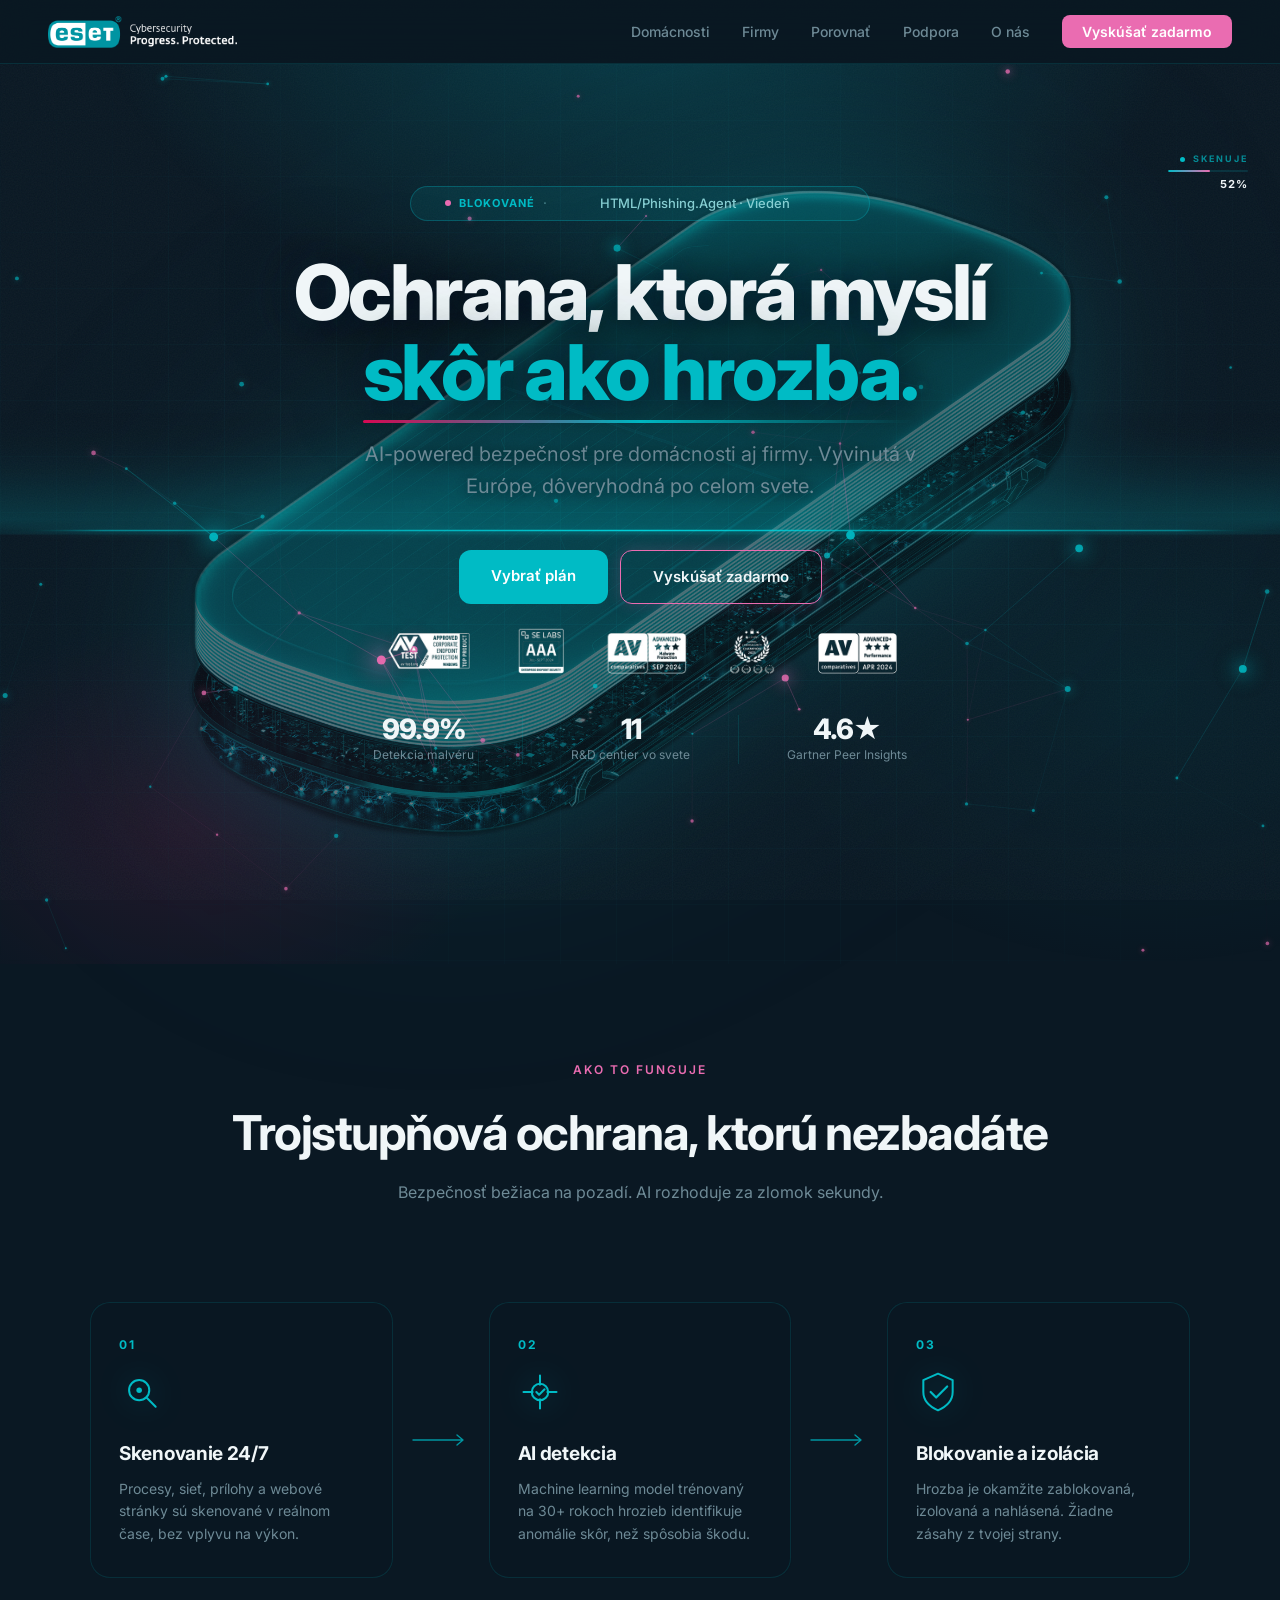
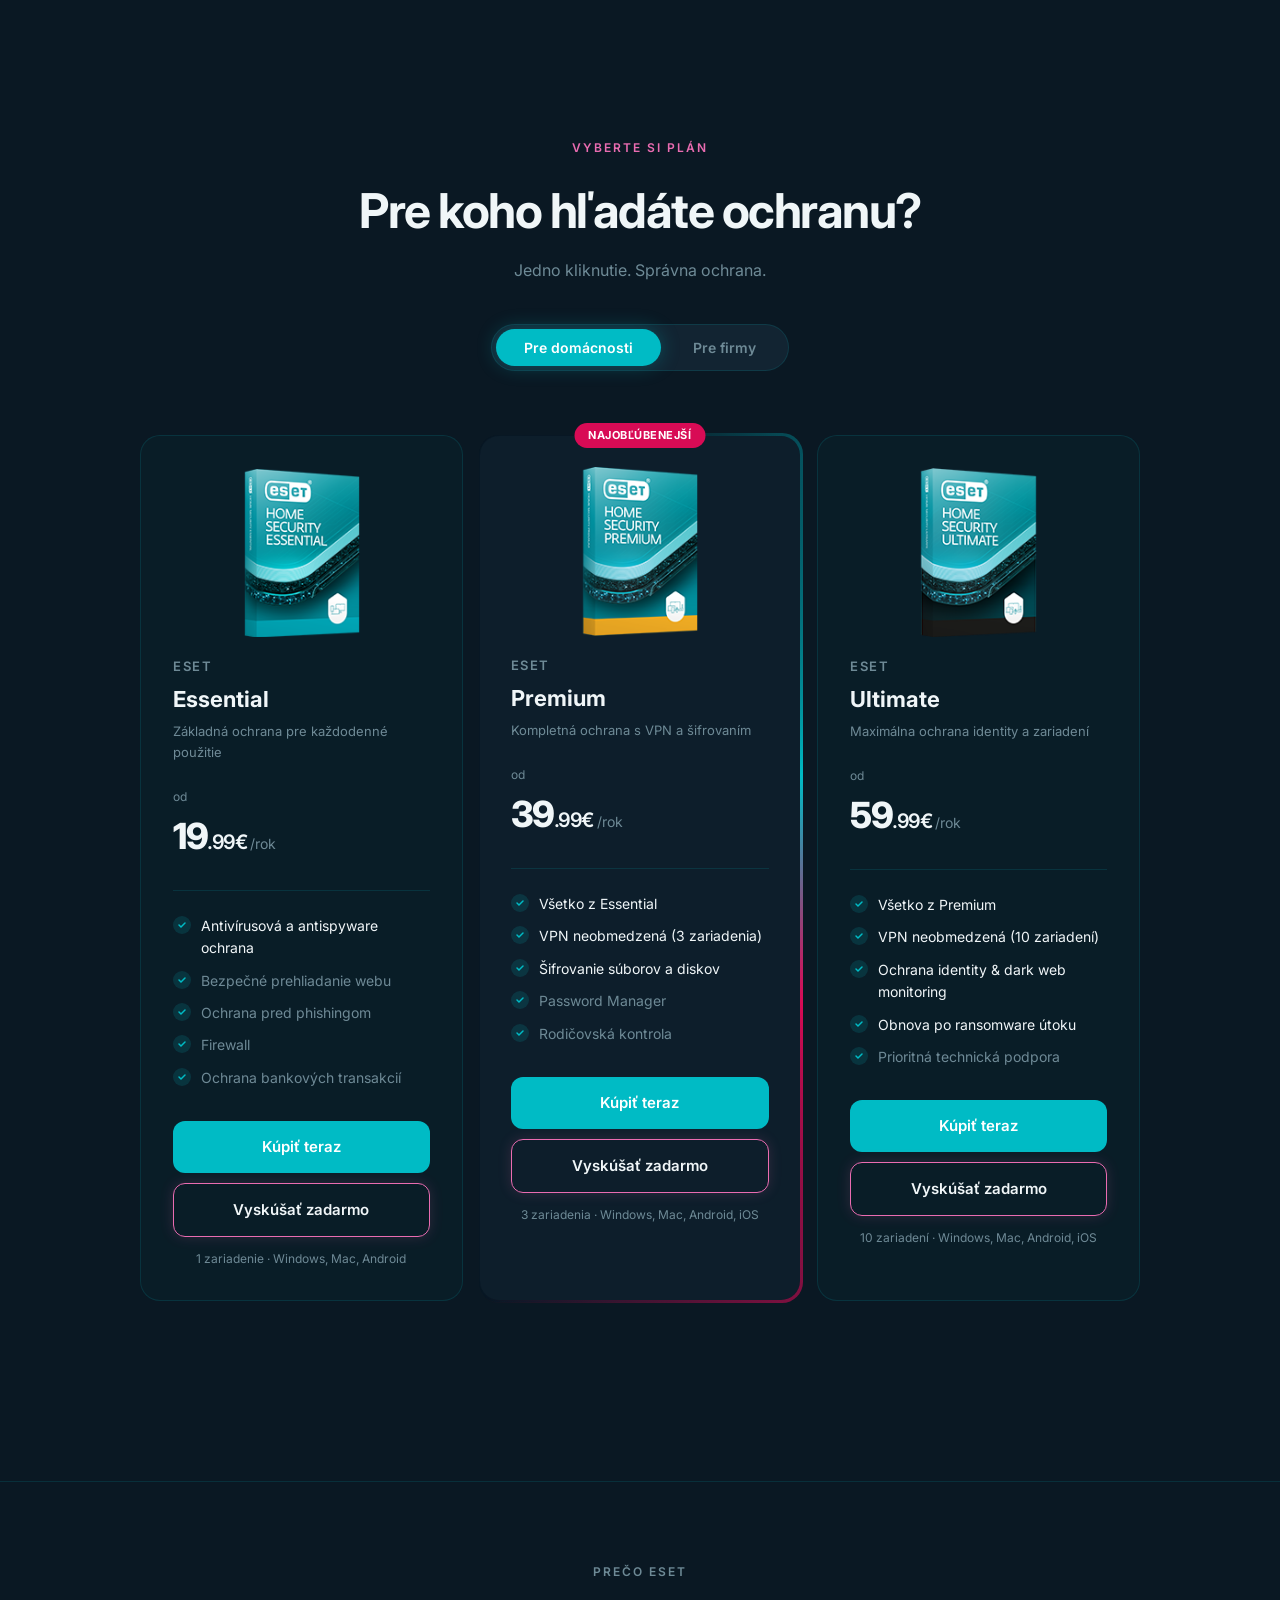
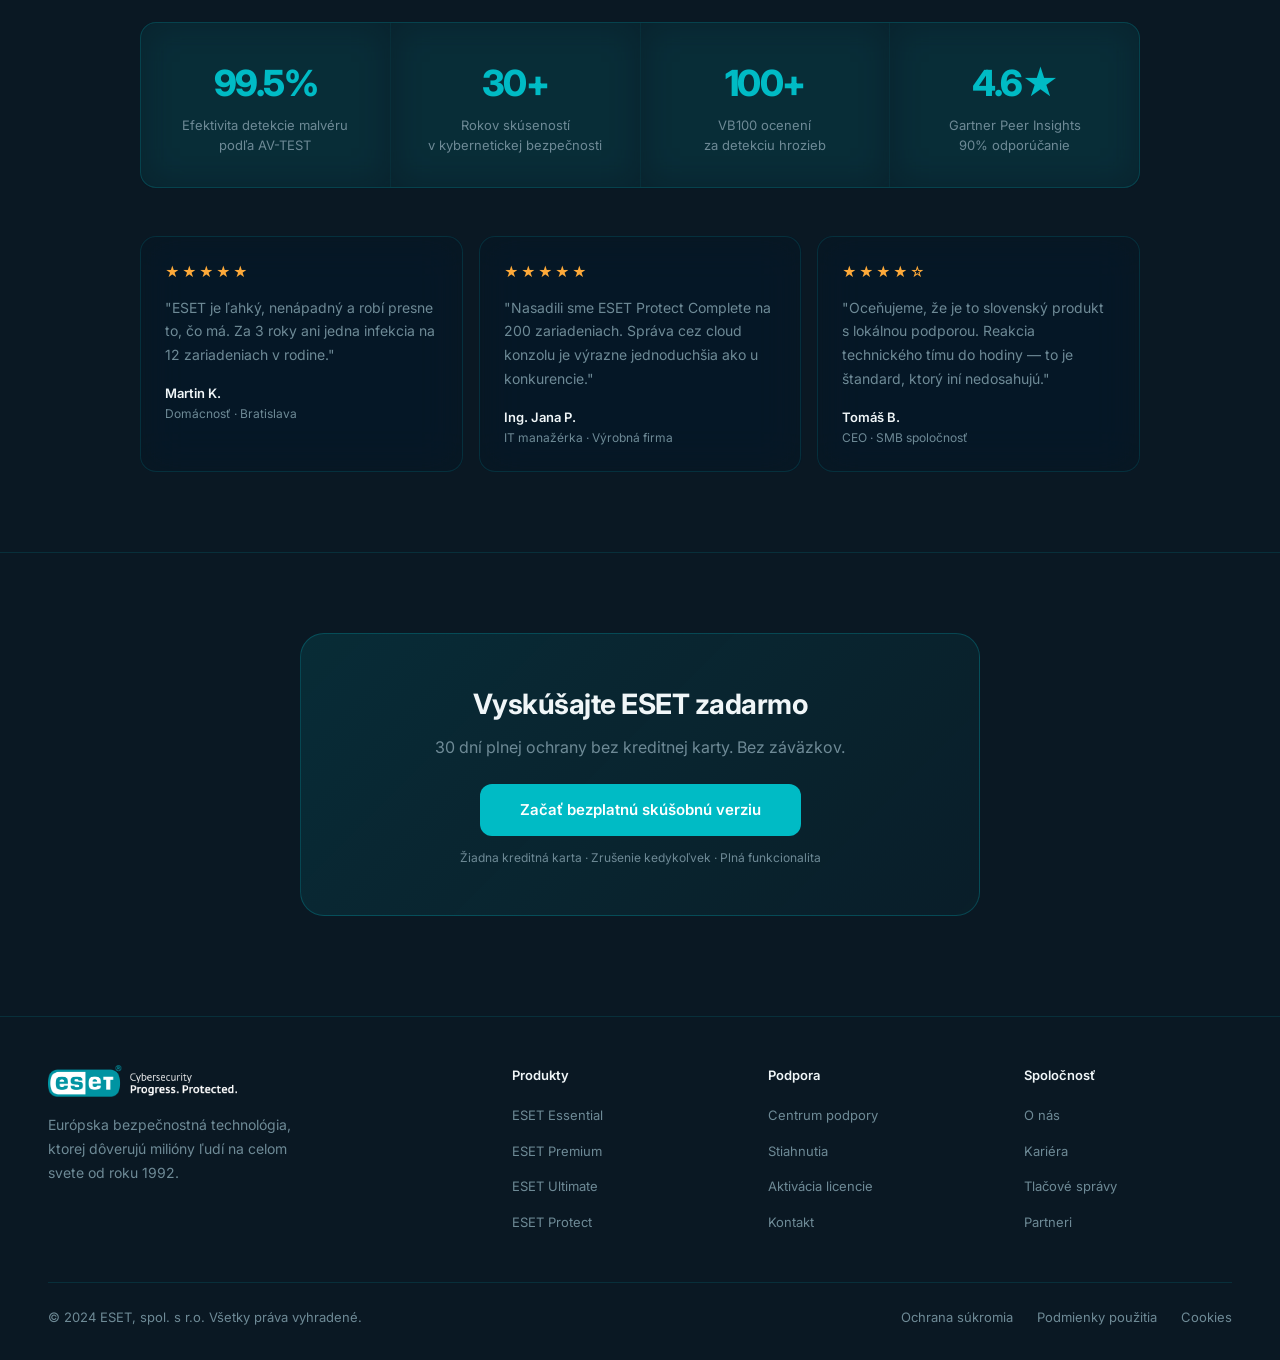
==== commit 491d9880: "feat(hero ≥1800px): position:fixed image — smaller scale + extends behind cards via fixed viewport a" ====
--- a/index.html
+++ b/index.html
@@ -26,7 +26,7 @@
   <link rel="preconnect" href="https://fonts.googleapis.com">
   <link rel="preconnect" href="https://fonts.gstatic.com" crossorigin>
   <link href="https://fonts.googleapis.com/css2?family=Inter:wght@300;400;500;600;700;800&display=swap" rel="stylesheet">
-  <link rel="stylesheet" href="eset-redesign.css?v=20260513-cards2">
+  <link rel="stylesheet" href="eset-redesign.css?v=20260513-fixed">
 
   <!-- Structured data -->
   <script type="application/ld+json">
--- a/eset-redesign.css
+++ b/eset-redesign.css
@@ -457,14 +457,30 @@
   50%      { transform: translate(0, -40px) scale(1.50); }
 }
 
-/* Ultra-wide (≥1800px): mierne väčší scale aby image presakoval pod hero.
-   Hodnoty sú zoom-out verzia (1.50→1.70) namiesto pôvodnej 2.80→3.10. */
+/* Ultra-wide (≥1800px): image je position:fixed — drží sa v viewport
+   ako kontinuálny backdrop. Vďaka tomu môže byť MENŠÍ (scale 0.95→1.10)
+   v hero a SÚČASNE viditeľný za .how-section / kartami (extension rieši
+   fixed position, nie scale).
+
+   Trade-off: image je viditeľný aj v ďalších sekciách (trust, products...)
+   keď naň user scrollne. Subtílne (opacity 0.38). Ak je to rušivé, dá sa
+   pridať scroll-driven fade-out. */
 @media (min-width: 1800px) {
-  .hero { clip-path: inset(0 0 -110vh 0); }
-  .hero-render { animation: heroRenderZoomLarge 50s ease-in-out infinite; }
+  .hero { clip-path: none; }
+  .hero-render {
+    position: fixed !important;
+    top: 0 !important;
+    left: 0 !important;
+    bottom: auto !important;
+    right: auto !important;
+    width: 100vw !important;
+    height: 100vh !important;
+    z-index: 0;
+    animation: heroRenderZoomLarge 50s ease-in-out infinite;
+  }
   @keyframes heroRenderZoomLarge {
-    0%, 100% { transform: scale(2.10); }
-    50%      { transform: translate(0, -60px) scale(2.30); }
+    0%, 100% { transform: scale(0.95); }
+    50%      { transform: translate(0, -30px) scale(1.10); }
   }
 }
 
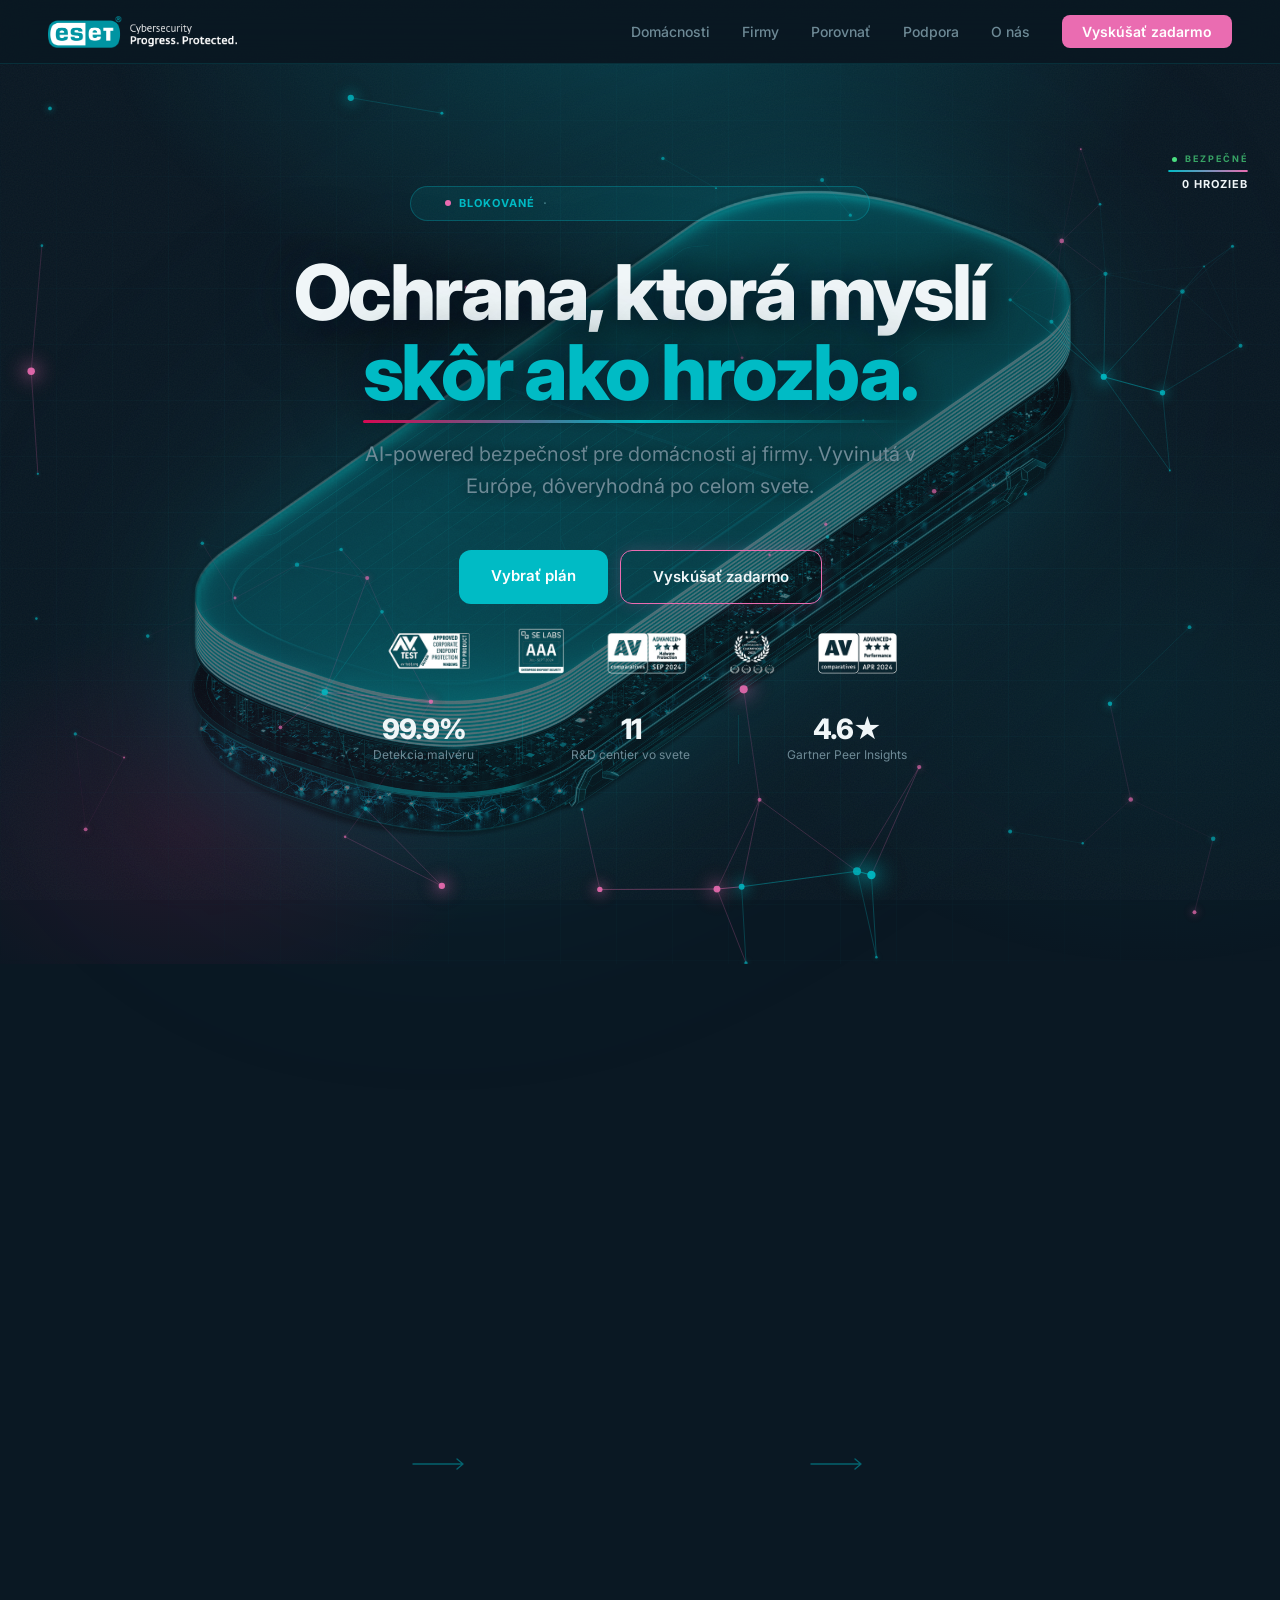
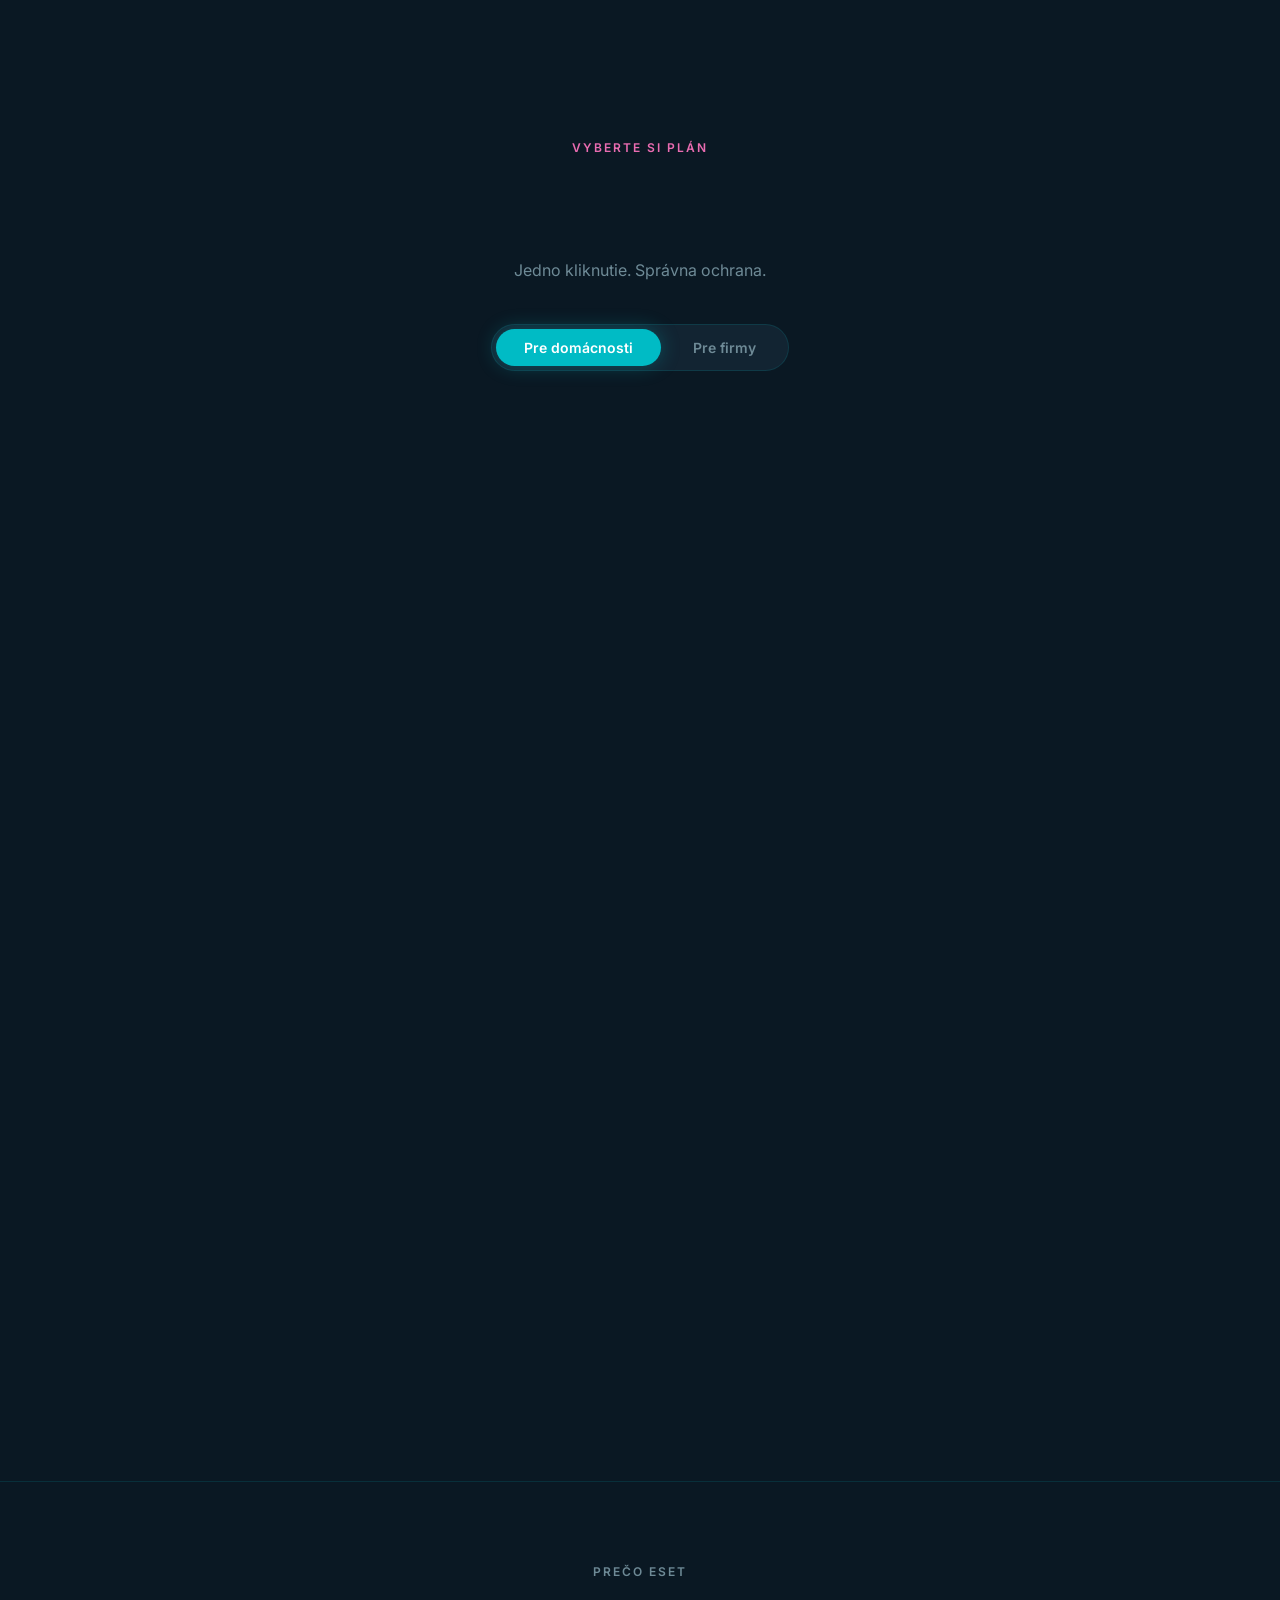
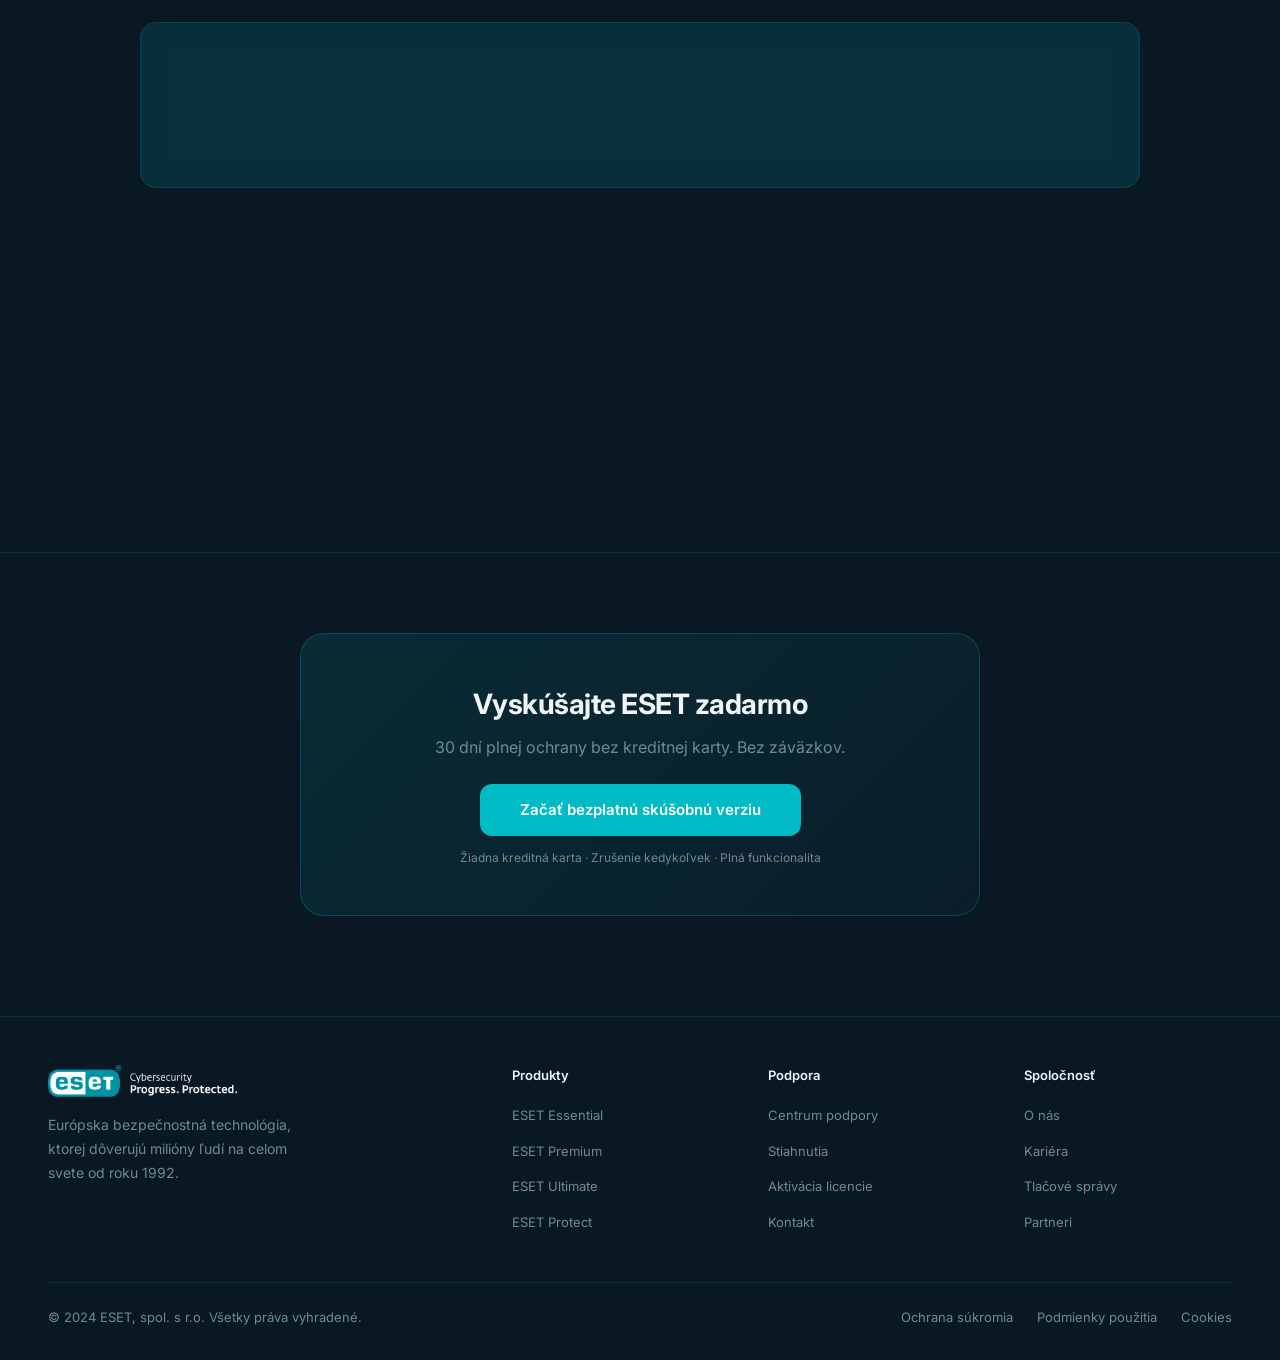
==== commit db0dc46b: "tweak(hero ≥1800px): +20% scale (0.95→1.10 → 1.14→1.32)" ====
--- a/index.html
+++ b/index.html
@@ -26,7 +26,7 @@
   <link rel="preconnect" href="https://fonts.googleapis.com">
   <link rel="preconnect" href="https://fonts.gstatic.com" crossorigin>
   <link href="https://fonts.googleapis.com/css2?family=Inter:wght@300;400;500;600;700;800&display=swap" rel="stylesheet">
-  <link rel="stylesheet" href="eset-redesign.css?v=20260513-fixed">
+  <link rel="stylesheet" href="eset-redesign.css?v=20260513-fixed20">
 
   <!-- Structured data -->
   <script type="application/ld+json">
--- a/eset-redesign.css
+++ b/eset-redesign.css
@@ -479,8 +479,8 @@
     animation: heroRenderZoomLarge 50s ease-in-out infinite;
   }
   @keyframes heroRenderZoomLarge {
-    0%, 100% { transform: scale(0.95); }
-    50%      { transform: translate(0, -30px) scale(1.10); }
+    0%, 100% { transform: scale(1.14); }
+    50%      { transform: translate(0, -30px) scale(1.32); }
   }
 }
 
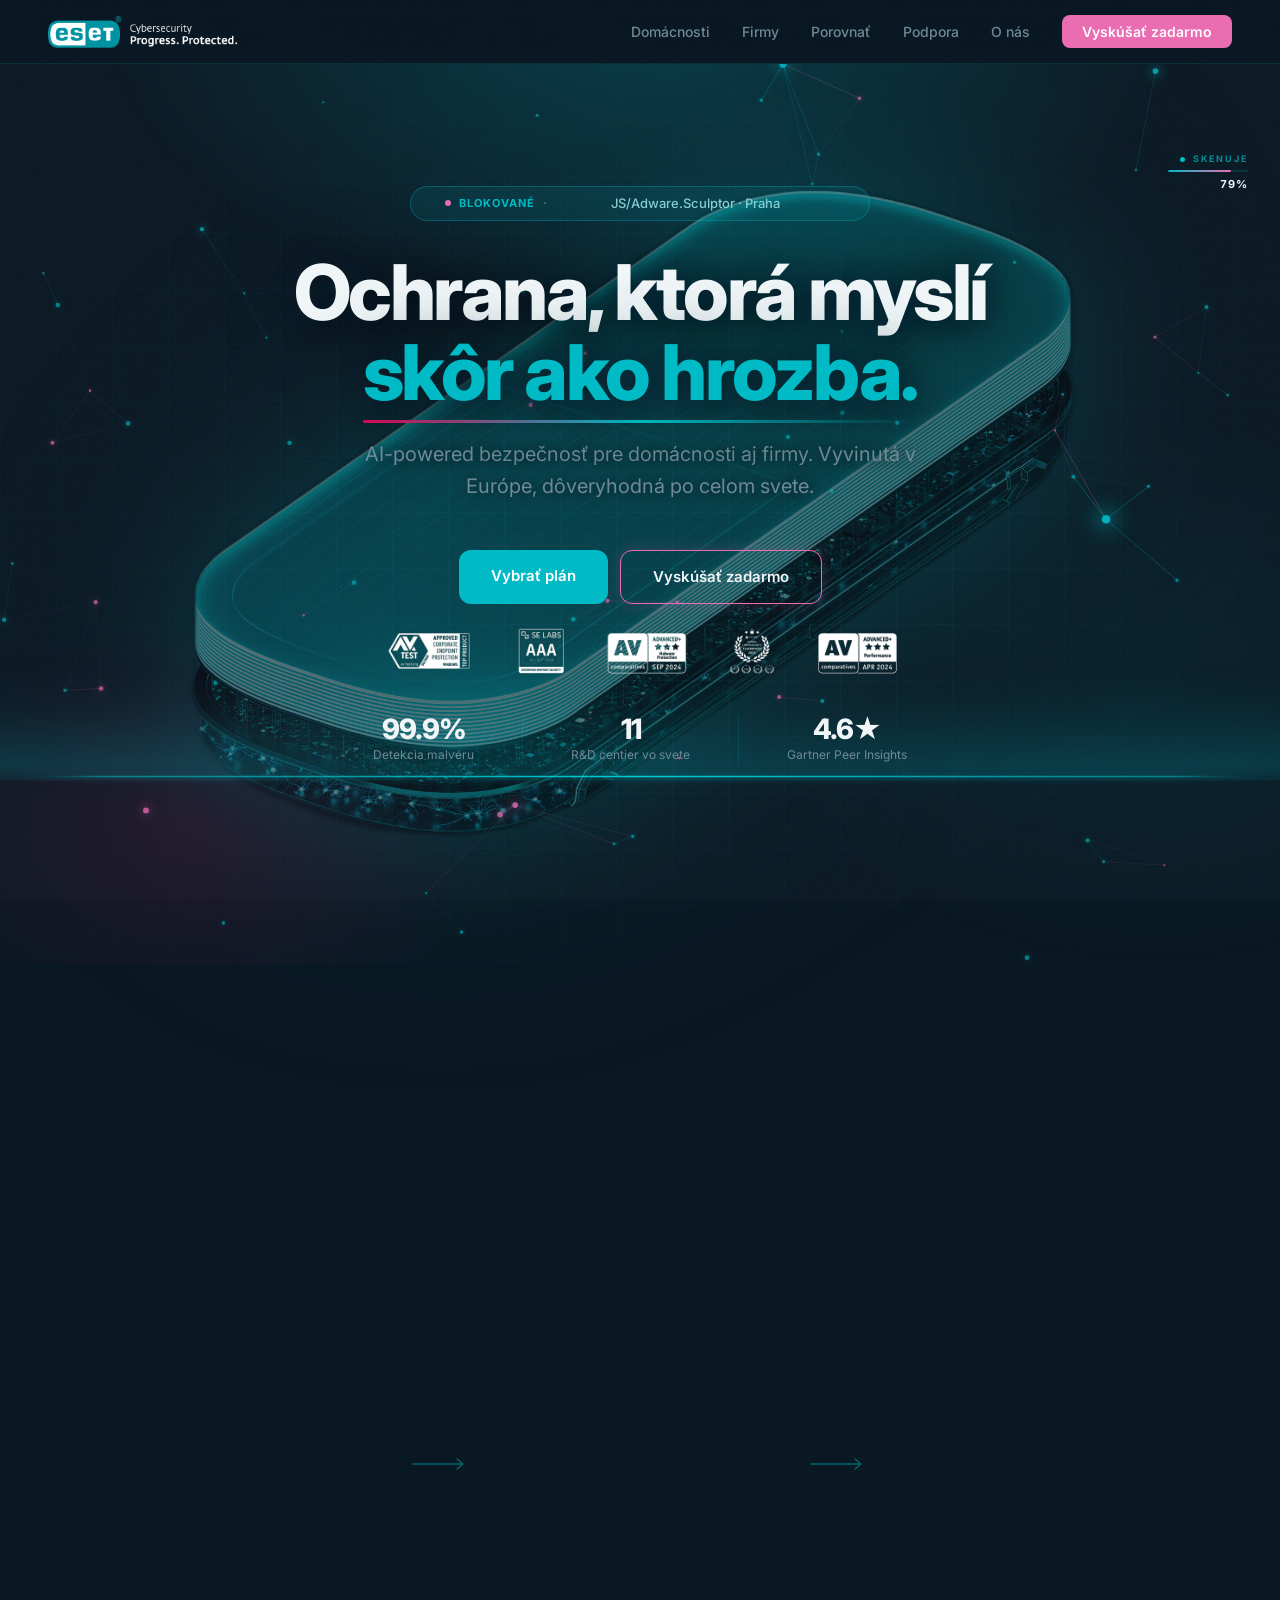
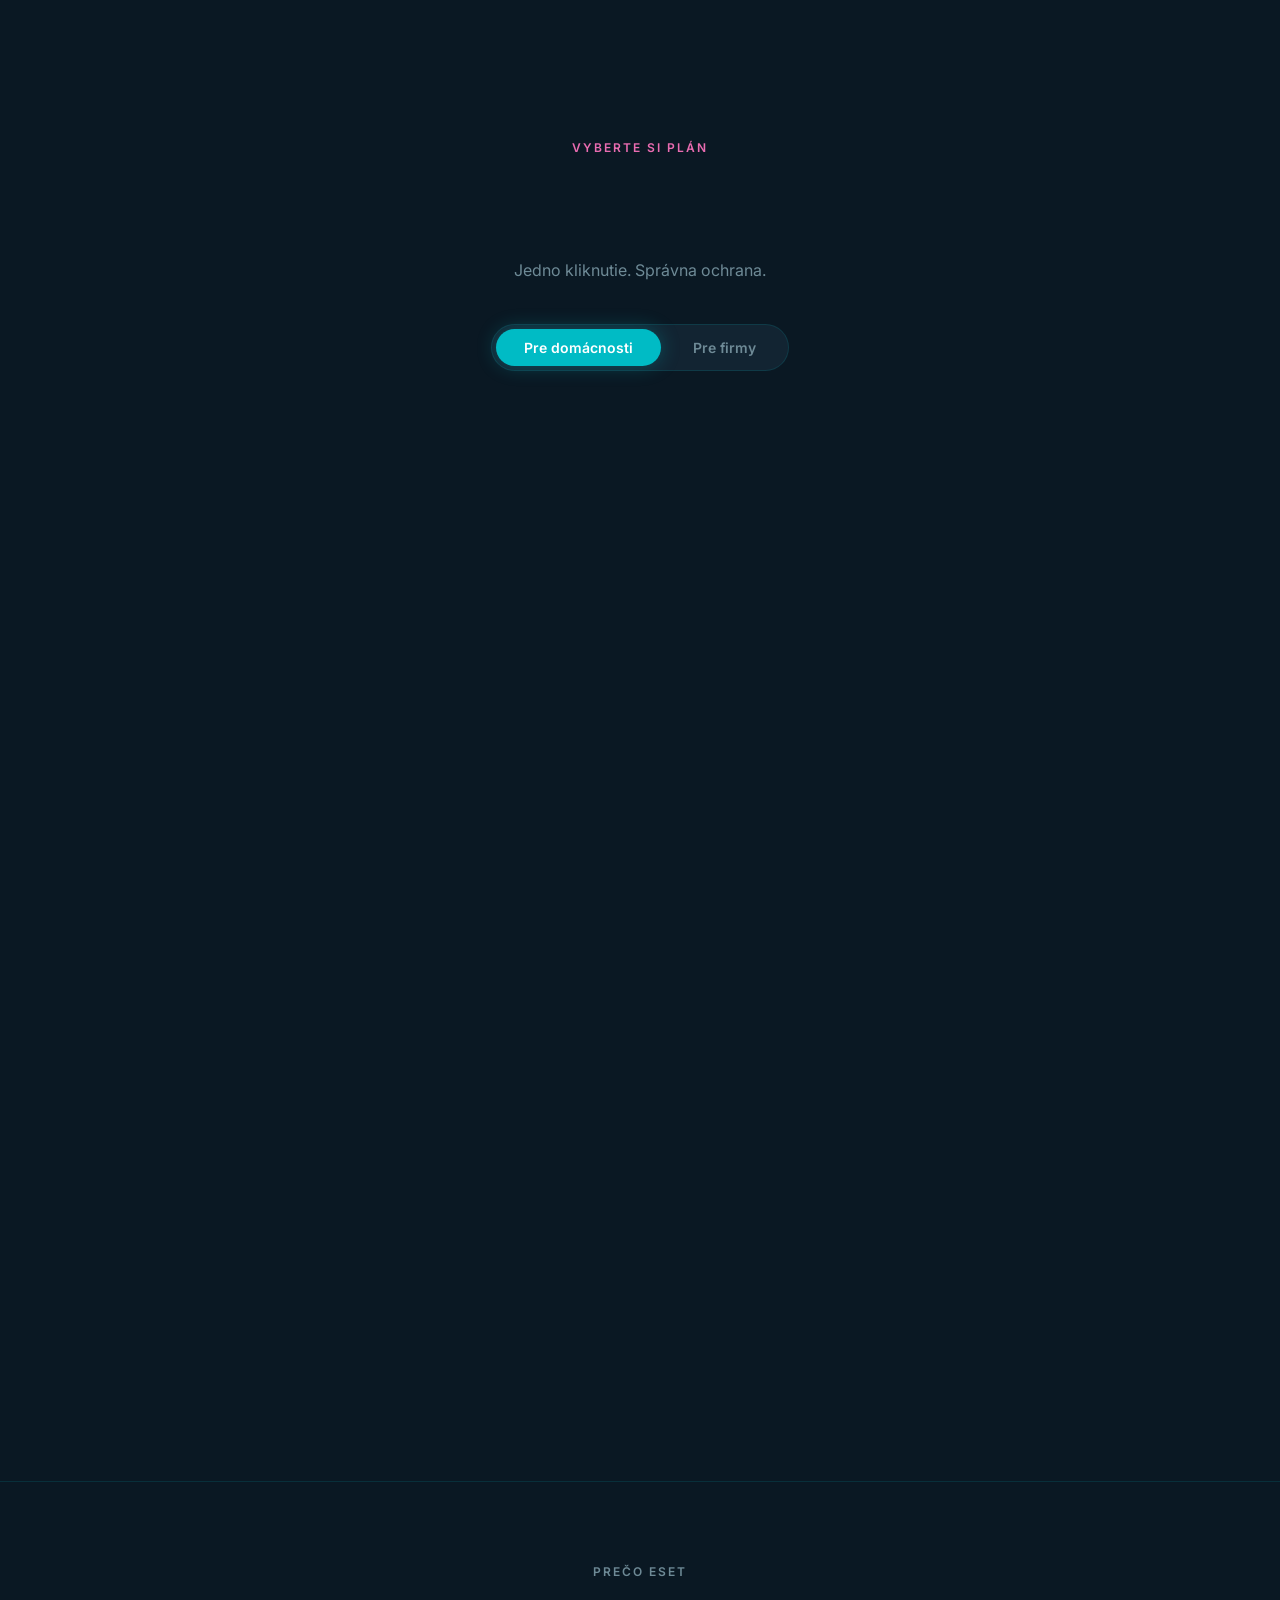
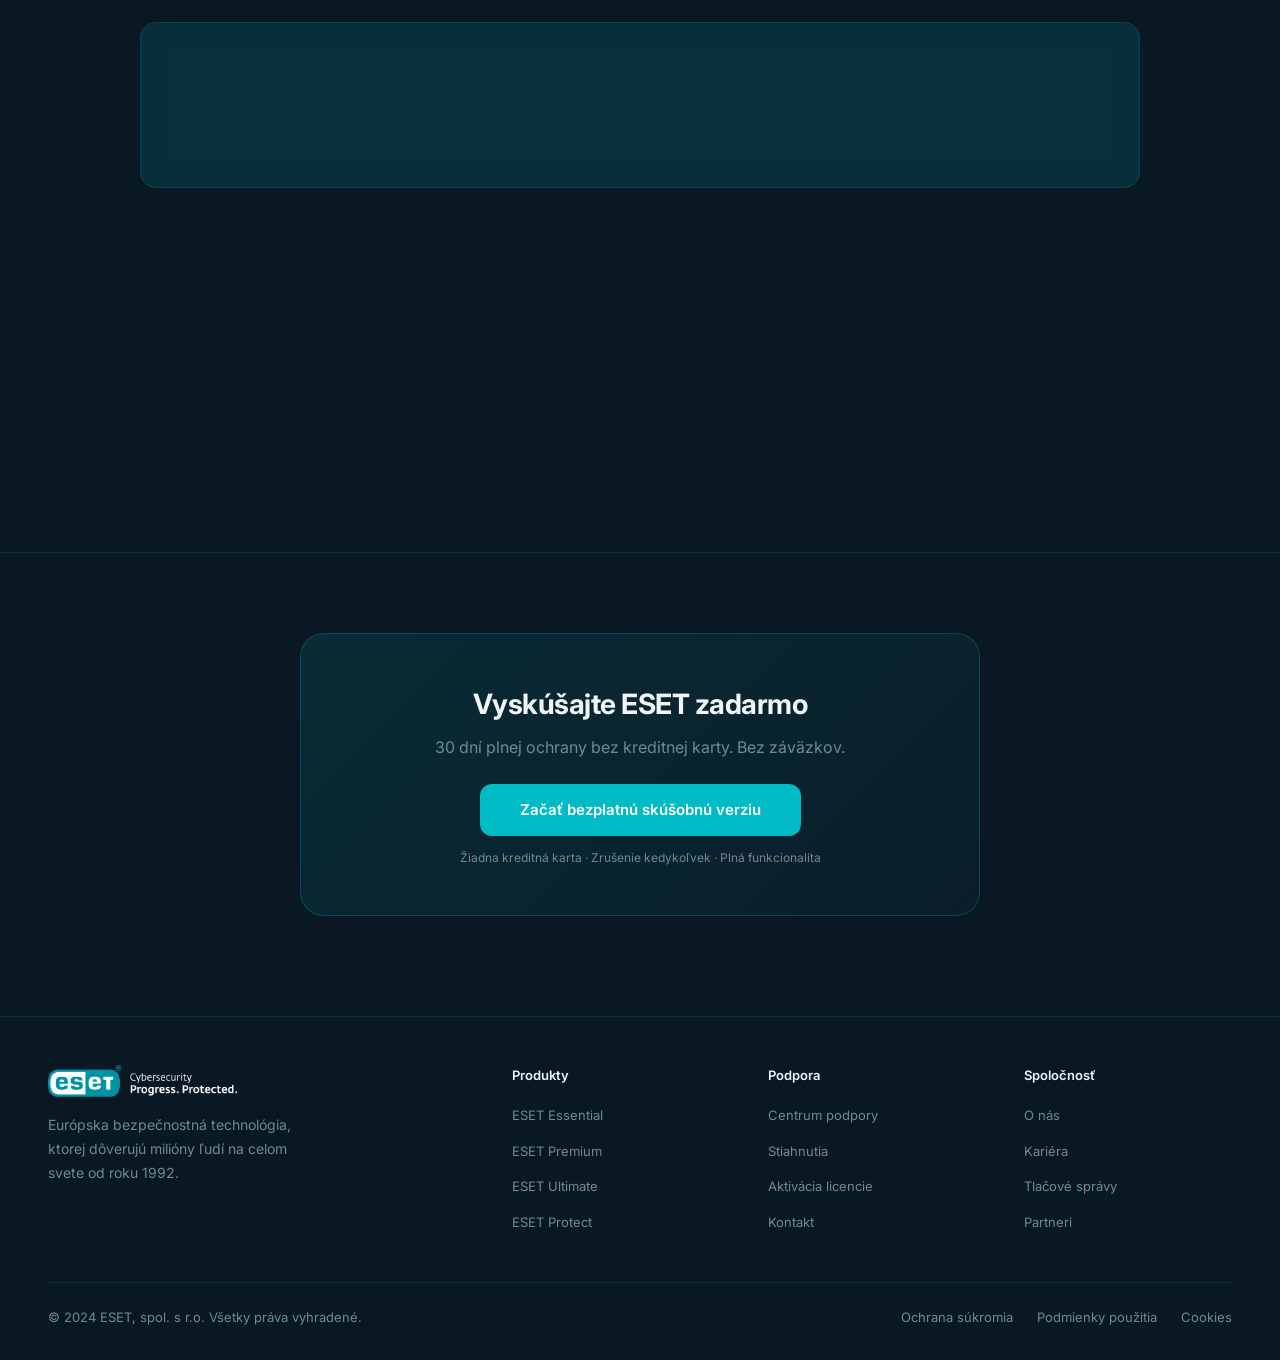
==== commit 8ed69d3a: "tweak(hero ≥1800px): -20% scale (1.14→1.32 → 0.76→0.88) — image zoomed out" ====
--- a/index.html
+++ b/index.html
@@ -26,7 +26,7 @@
   <link rel="preconnect" href="https://fonts.googleapis.com">
   <link rel="preconnect" href="https://fonts.gstatic.com" crossorigin>
   <link href="https://fonts.googleapis.com/css2?family=Inter:wght@300;400;500;600;700;800&display=swap" rel="stylesheet">
-  <link rel="stylesheet" href="eset-redesign.css?v=20260513-fixed20">
+  <link rel="stylesheet" href="eset-redesign.css?v=20260513-fixedm20">
 
   <!-- Structured data -->
   <script type="application/ld+json">
--- a/eset-redesign.css
+++ b/eset-redesign.css
@@ -479,8 +479,8 @@
     animation: heroRenderZoomLarge 50s ease-in-out infinite;
   }
   @keyframes heroRenderZoomLarge {
-    0%, 100% { transform: scale(1.14); }
-    50%      { transform: translate(0, -30px) scale(1.32); }
+    0%, 100% { transform: scale(0.76); }
+    50%      { transform: translate(0, -30px) scale(0.88); }
   }
 }
 
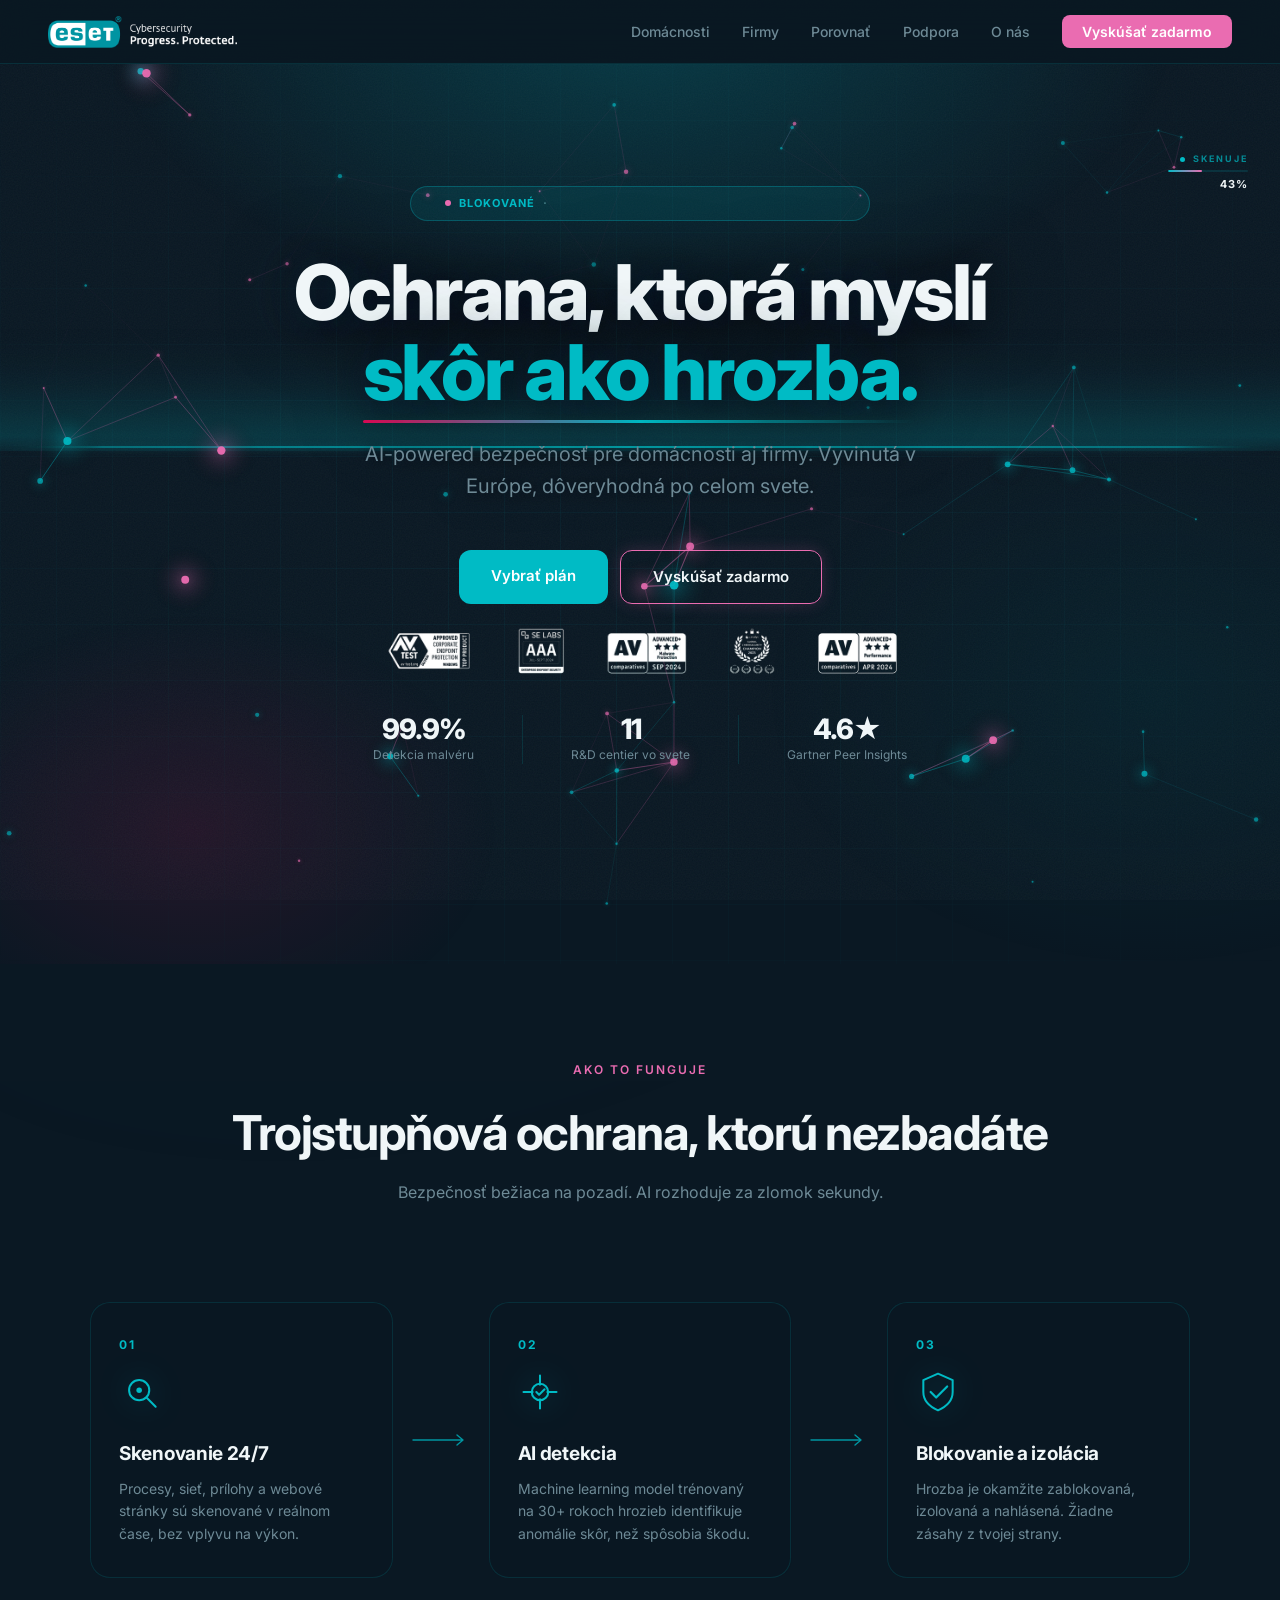
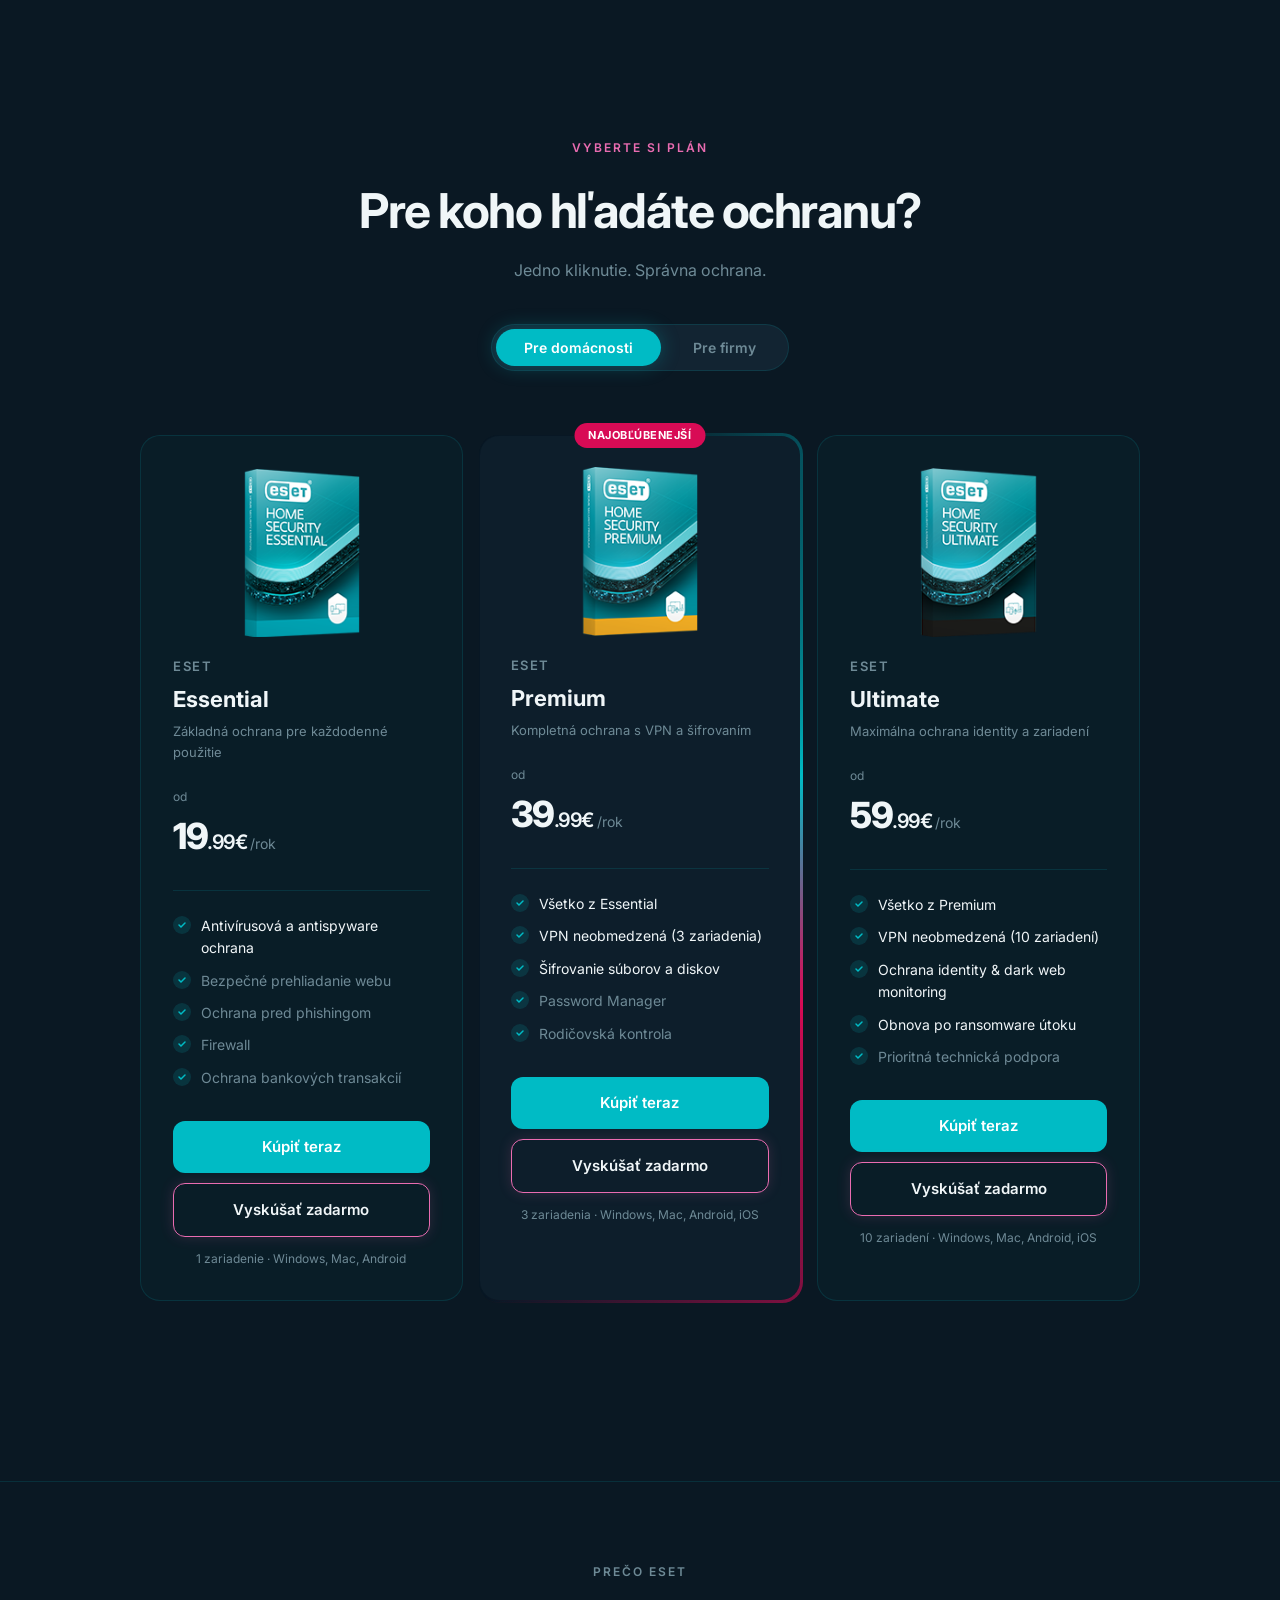
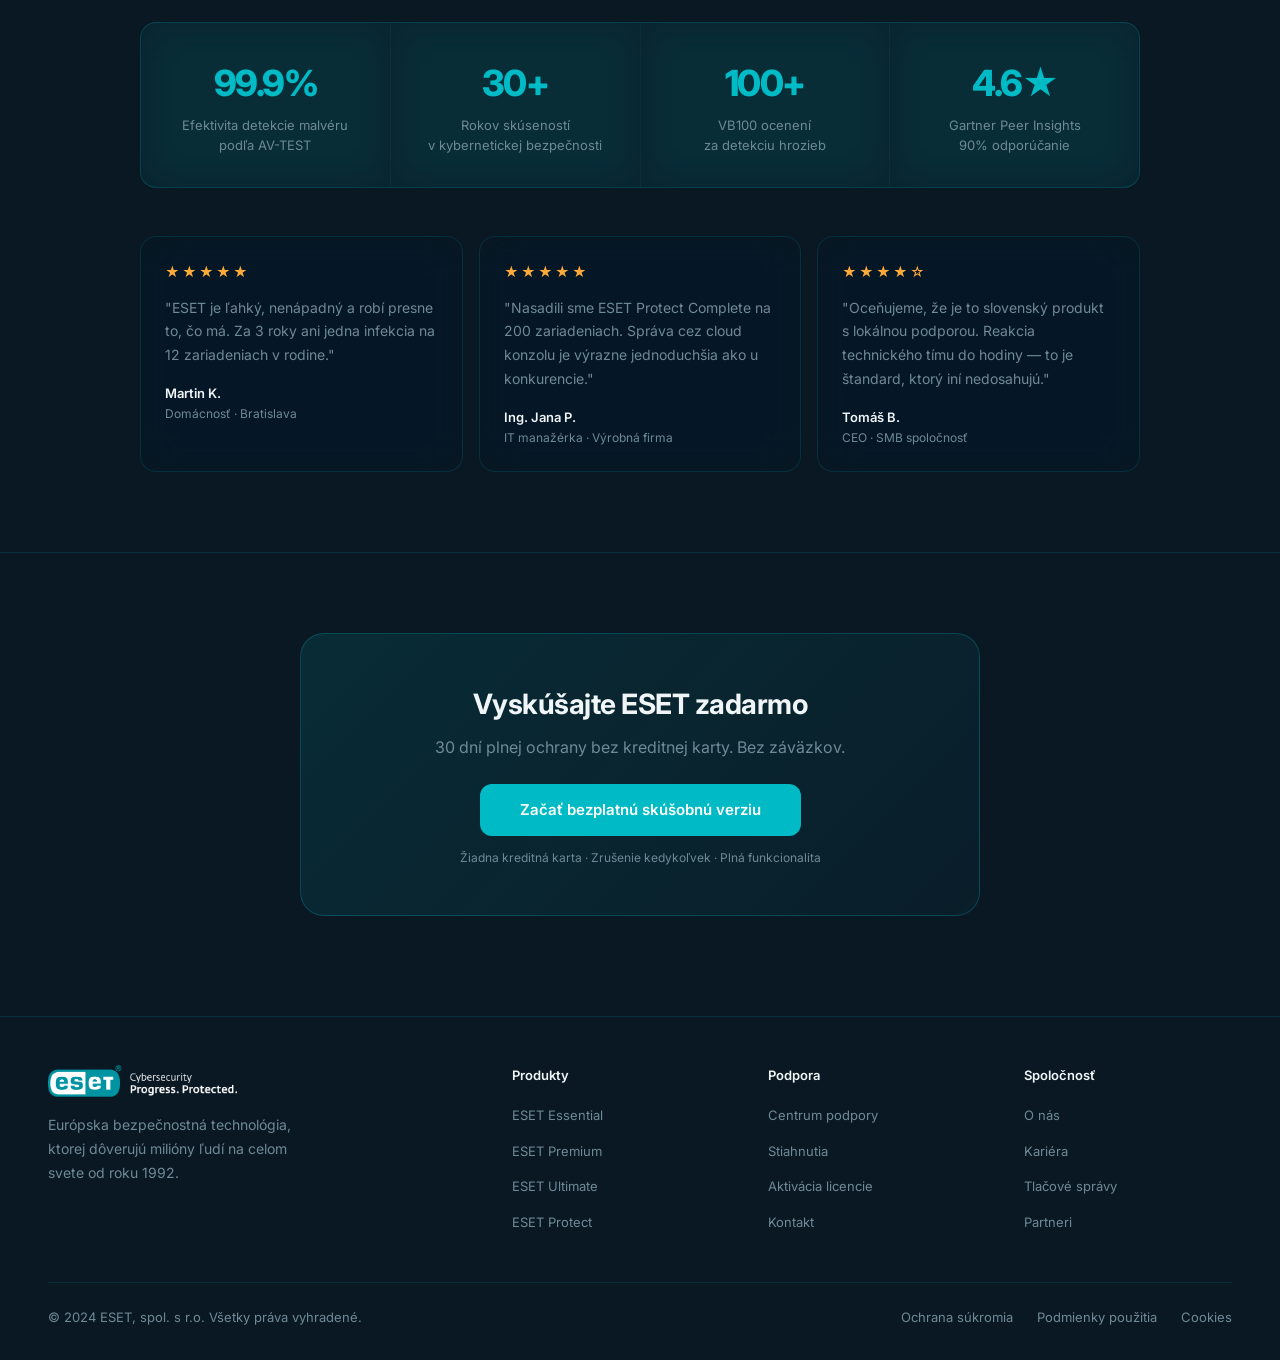
==== commit b45fcc5d: "tweak(hero ≥1800px): scale 1.00-1.15 — minimum to fill viewport (no dark bands)" ====
--- a/index.html
+++ b/index.html
@@ -26,7 +26,7 @@
   <link rel="preconnect" href="https://fonts.googleapis.com">
   <link rel="preconnect" href="https://fonts.gstatic.com" crossorigin>
   <link href="https://fonts.googleapis.com/css2?family=Inter:wght@300;400;500;600;700;800&display=swap" rel="stylesheet">
-  <link rel="stylesheet" href="eset-redesign.css?v=20260513-fixedm20">
+  <link rel="stylesheet" href="eset-redesign.css?v=20260513-fixed100">
 
   <!-- Structured data -->
   <script type="application/ld+json">
--- a/eset-redesign.css
+++ b/eset-redesign.css
@@ -479,8 +479,8 @@
     animation: heroRenderZoomLarge 50s ease-in-out infinite;
   }
   @keyframes heroRenderZoomLarge {
-    0%, 100% { transform: scale(0.76); }
-    50%      { transform: translate(0, -30px) scale(0.88); }
+    0%, 100% { transform: scale(1.00); }
+    50%      { transform: translate(0, -30px) scale(1.15); }
   }
 }
 
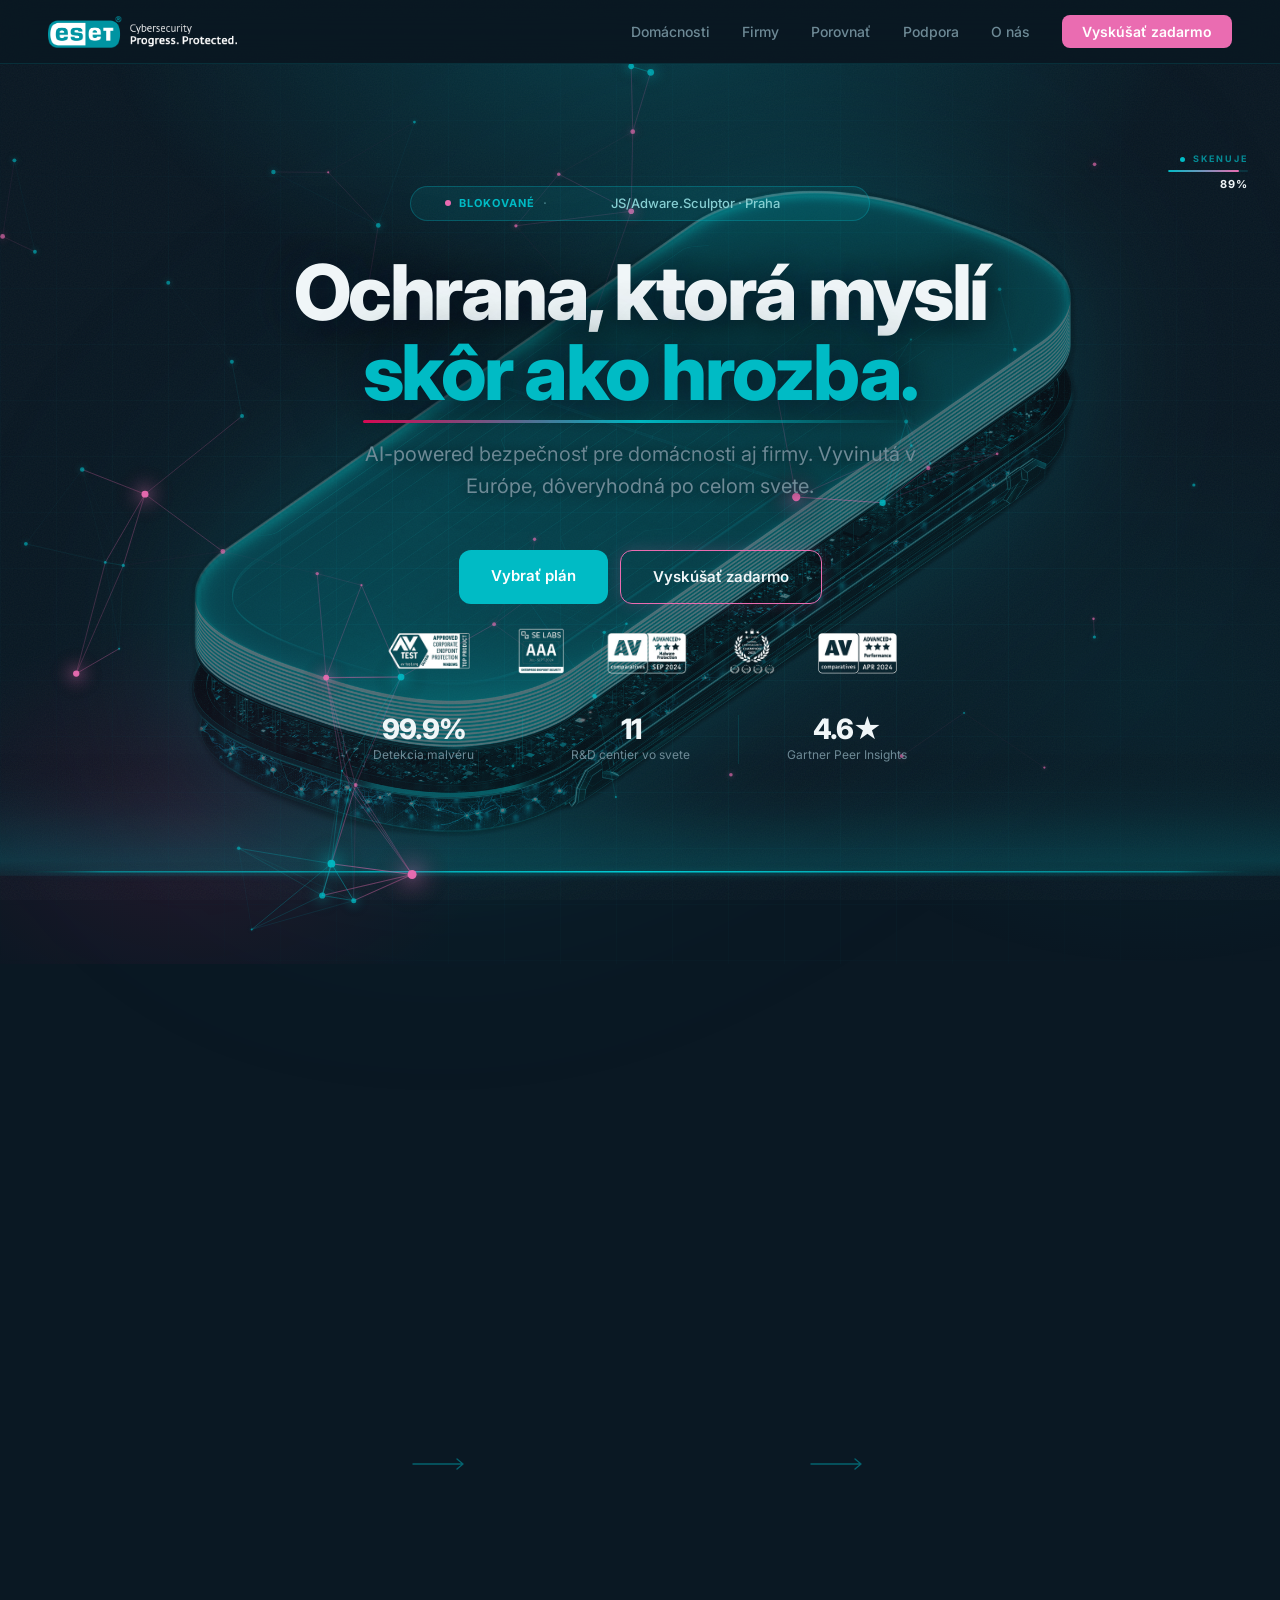
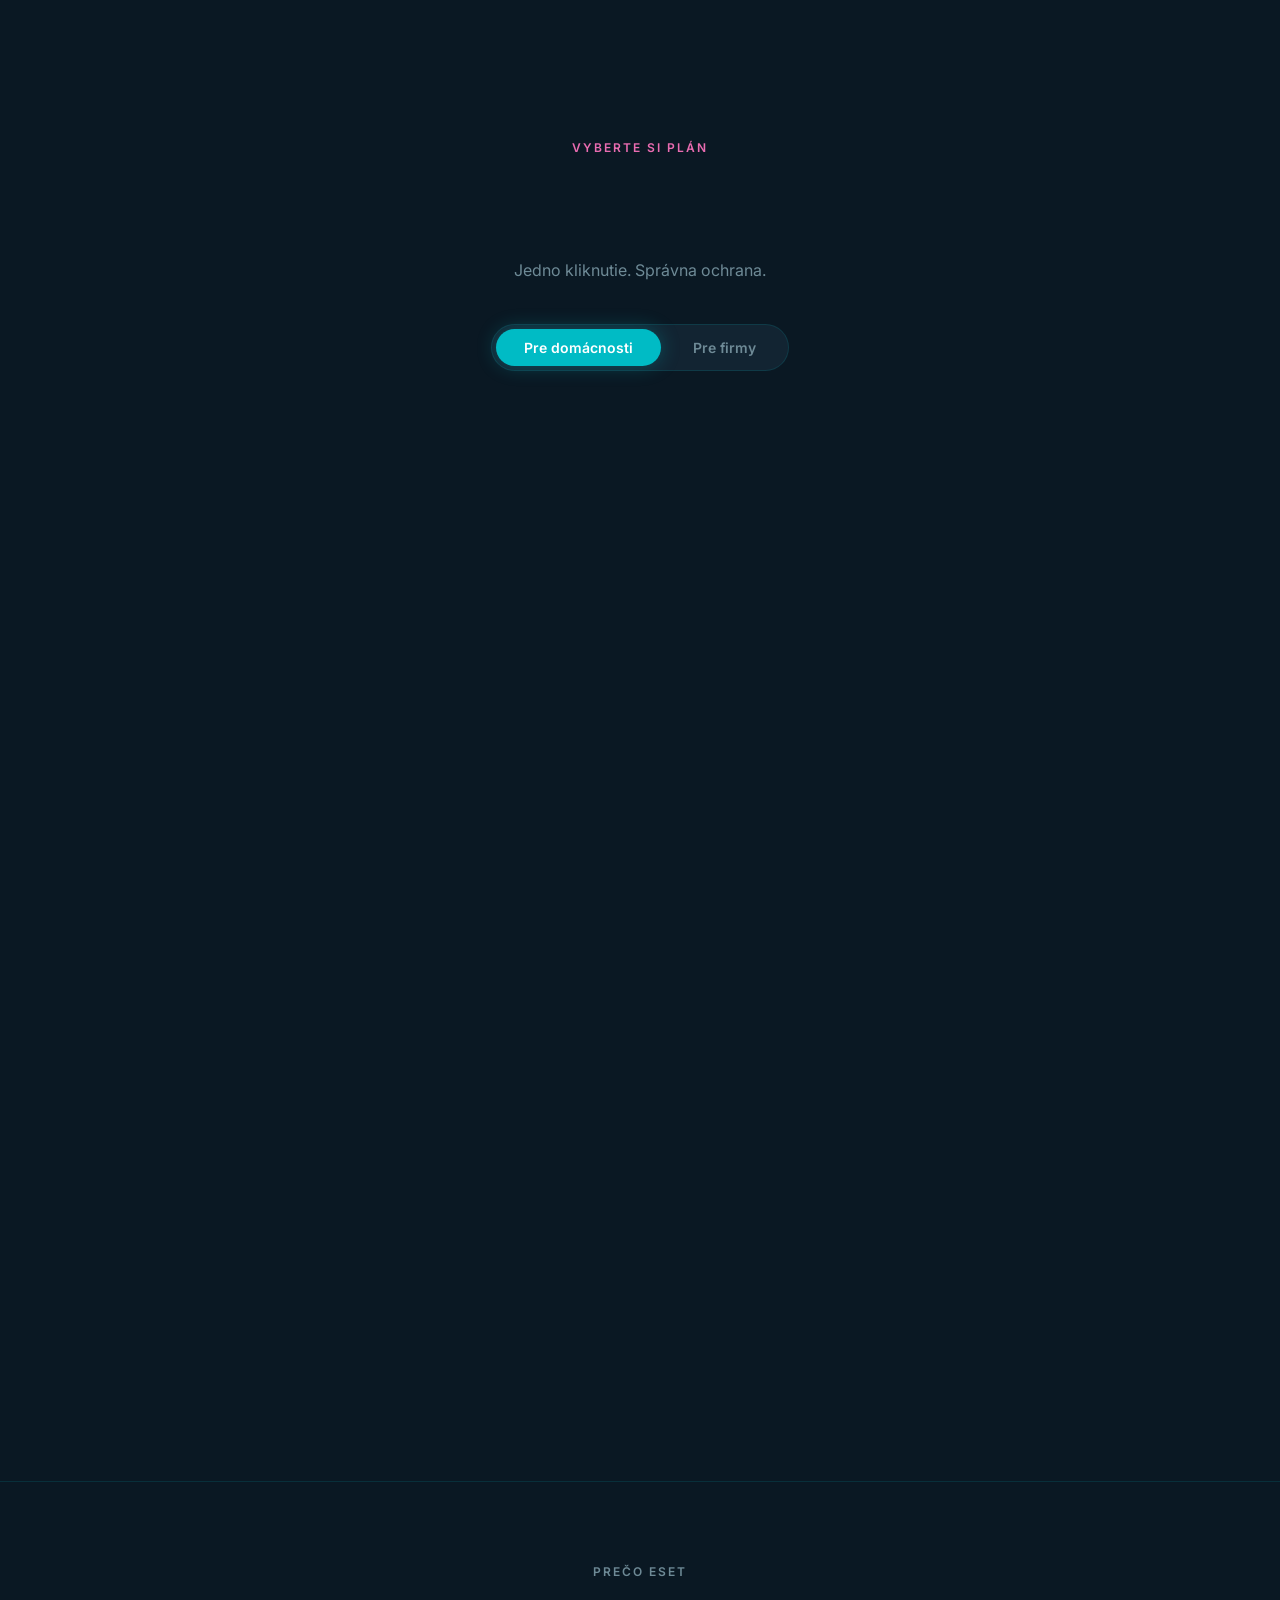
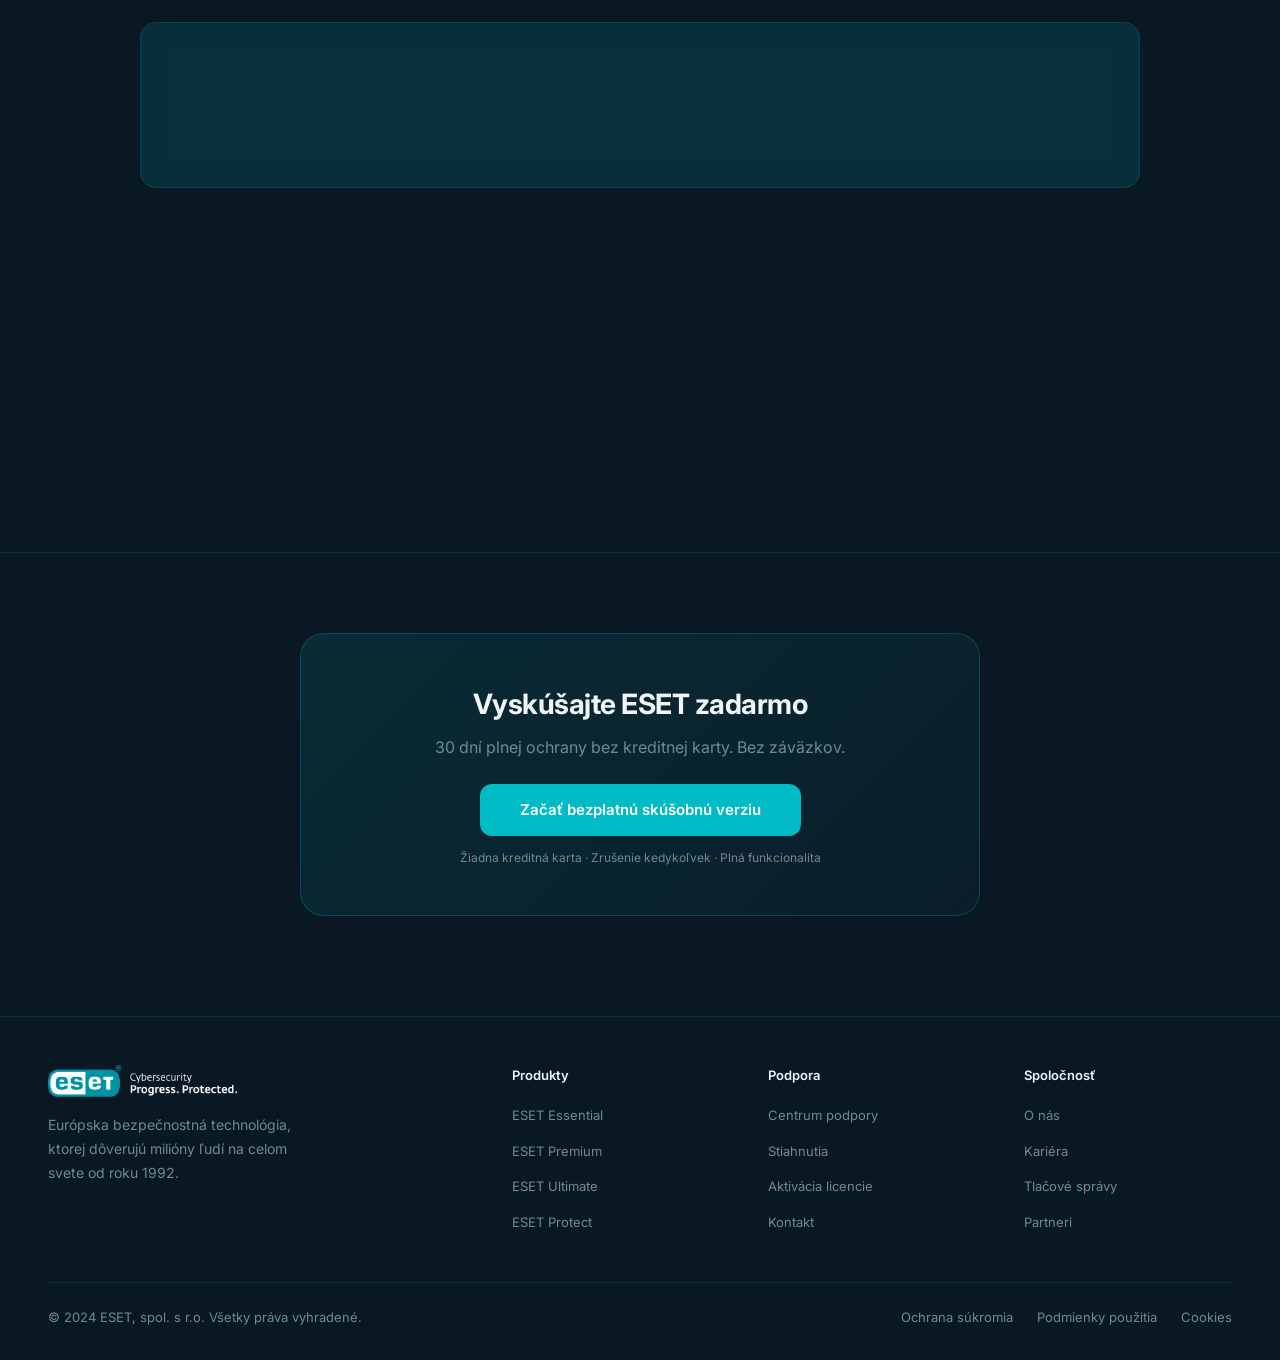
==== commit 98b4a449: "feat: deep-link triggers — #tab=firmy opens biz tab, #open-contact opens modal" ====
--- a/index.html
+++ b/index.html
@@ -652,6 +652,18 @@
       if (window.track) window.track('pill-switcher:select', { tab });
     }
 
+    /* Deep-link triggers: #tab=firmy → otvor biz tab, #open-contact → modal */
+    window.addEventListener('DOMContentLoaded', () => {
+      if (location.hash === '#tab=firmy' || location.hash === '#firmy') {
+        const btn = document.querySelector('.pill-btn[onclick*="firmy"]');
+        if (btn) switchTab('firmy', btn);
+        document.getElementById('plans')?.scrollIntoView({ behavior: 'instant', block: 'start' });
+      }
+      if (location.hash === '#open-contact') {
+        setTimeout(() => document.querySelector('[data-open-contact]')?.click(), 100);
+      }
+    });
+
     /* Burger toggle */
     (function () {
       var burger = document.getElementById('navBurger');
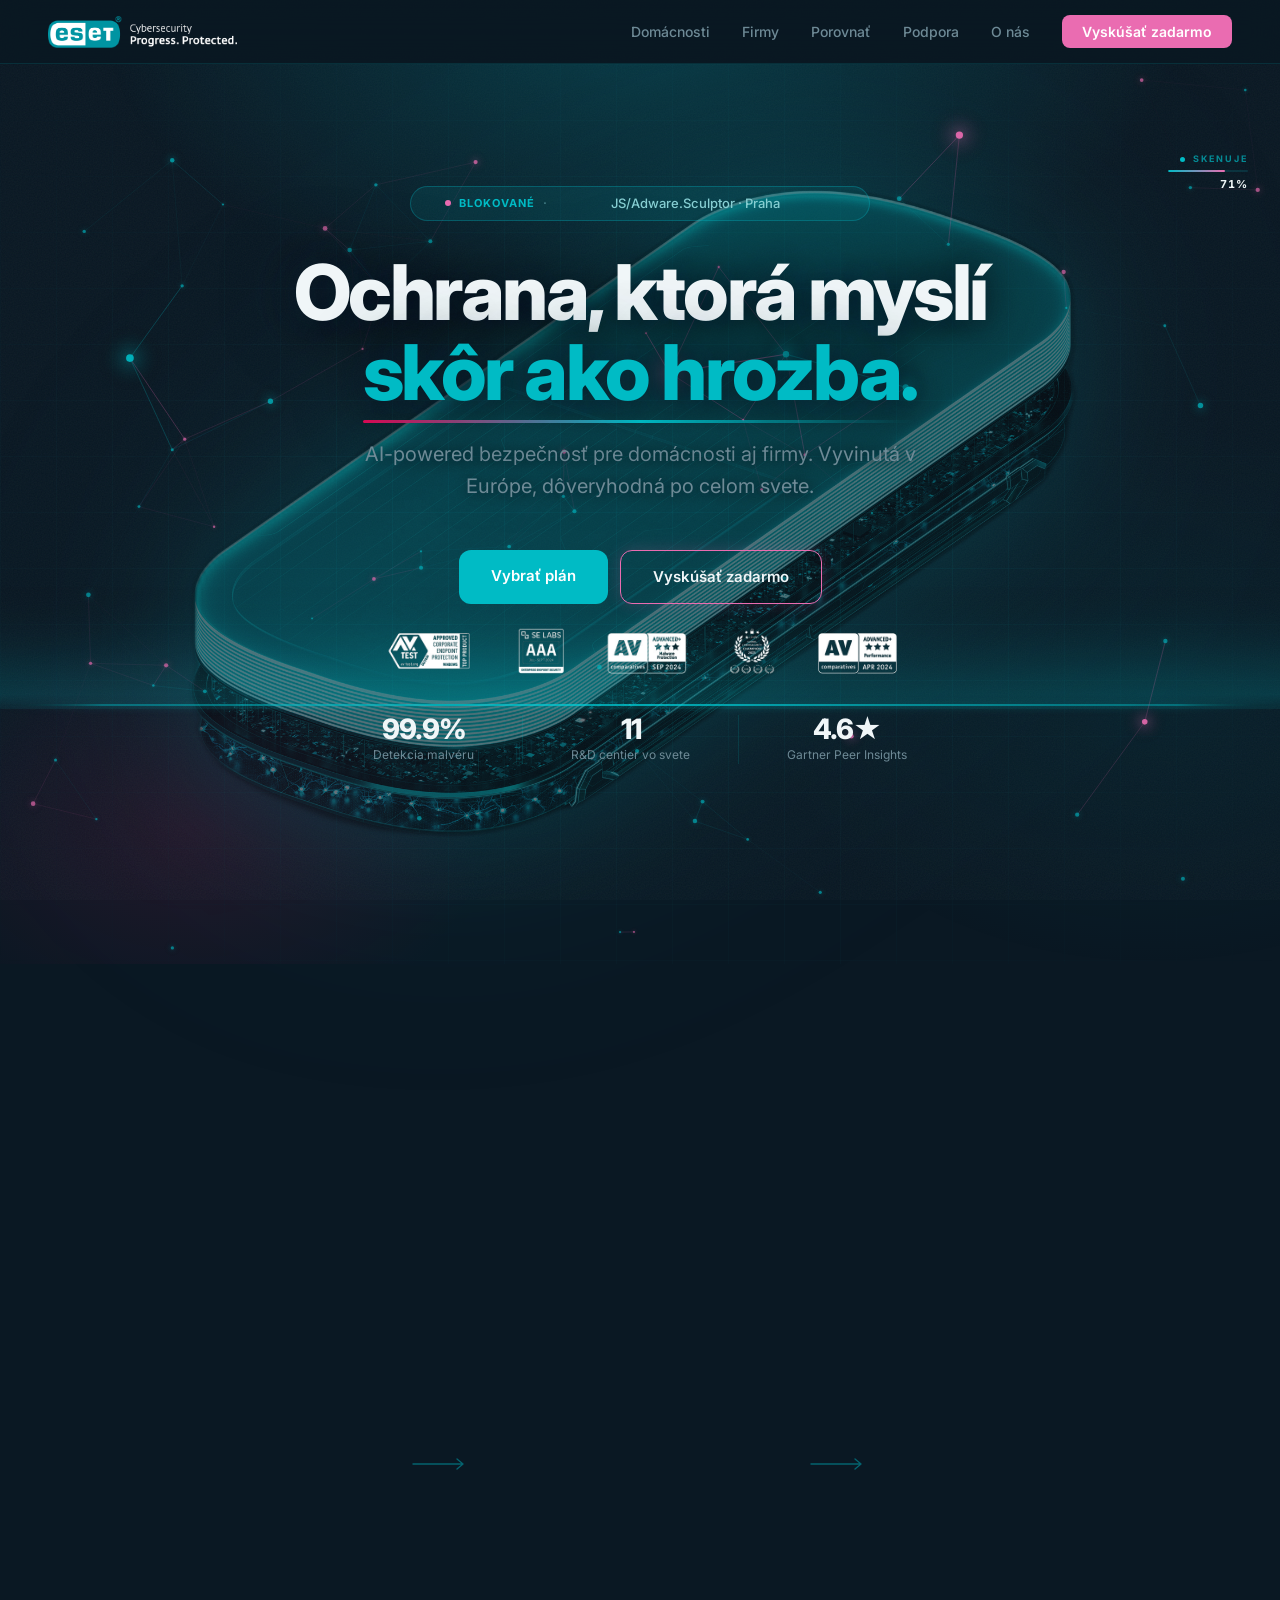
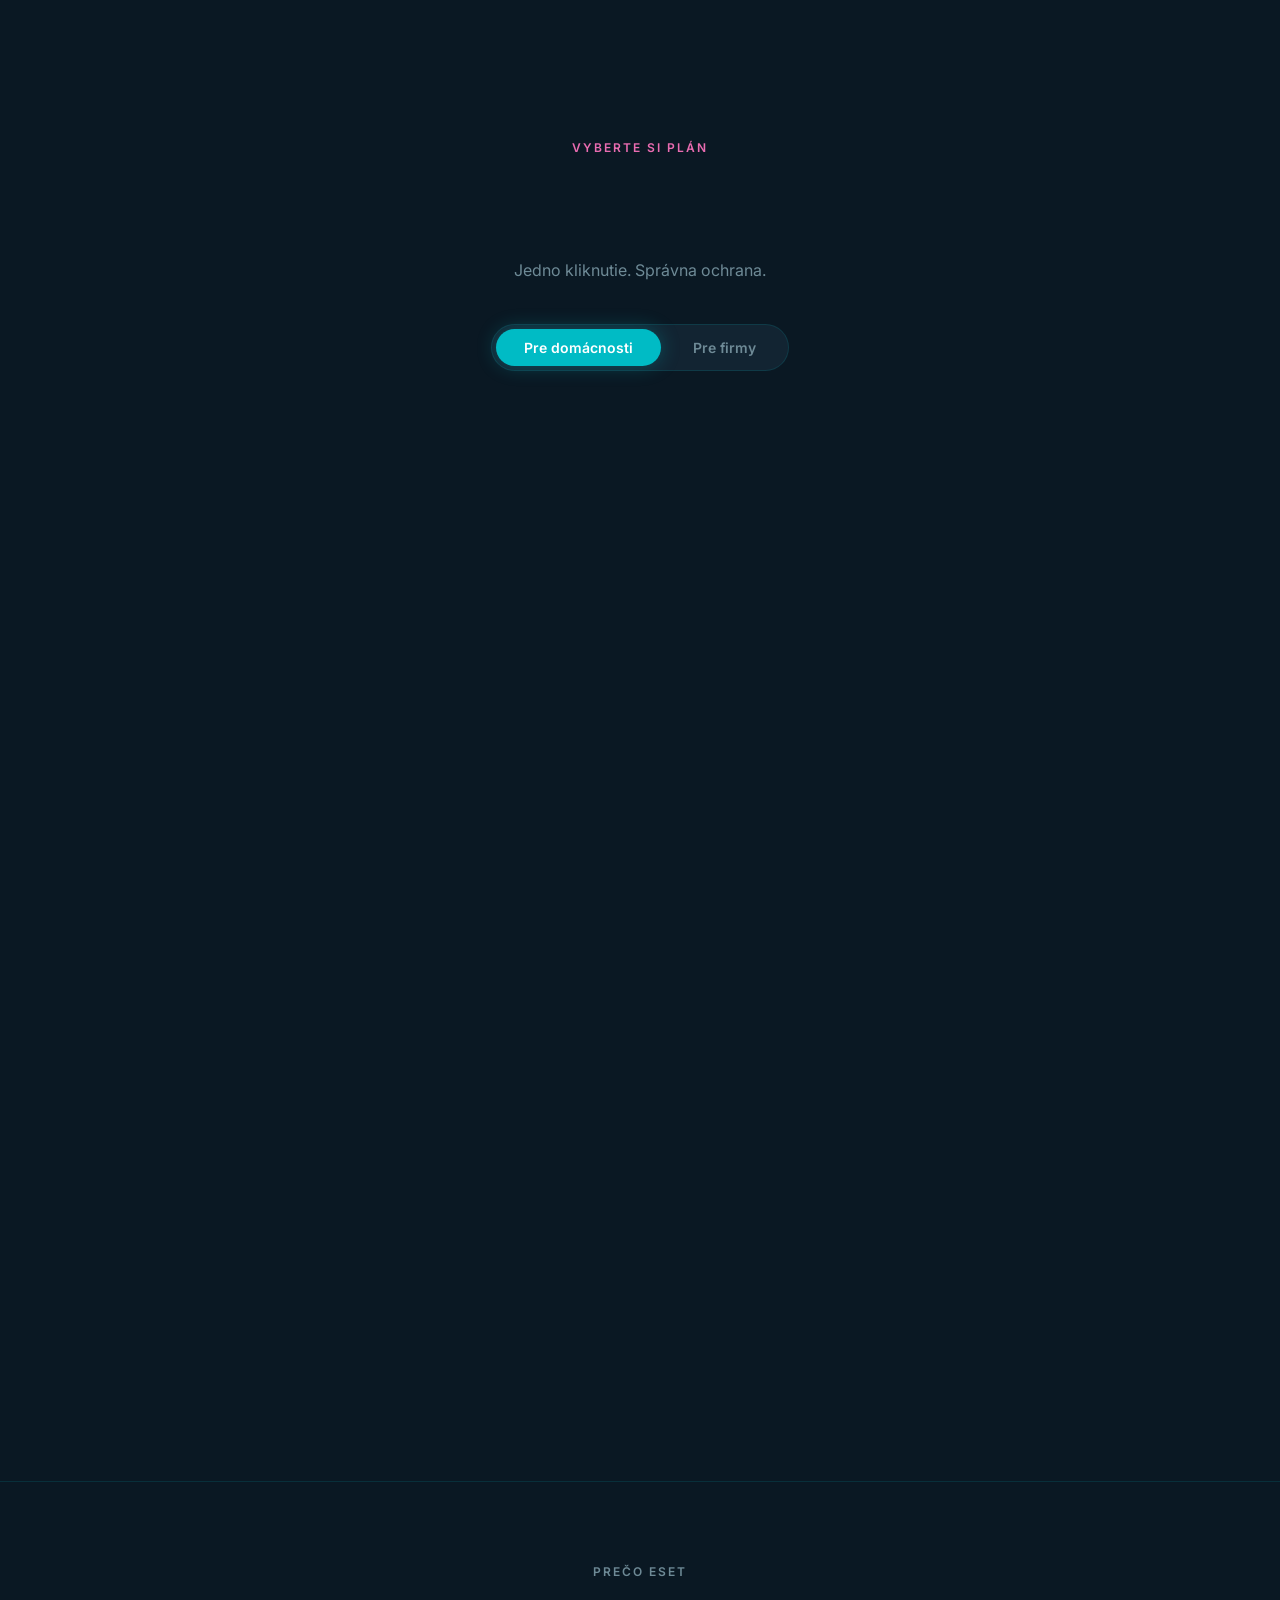
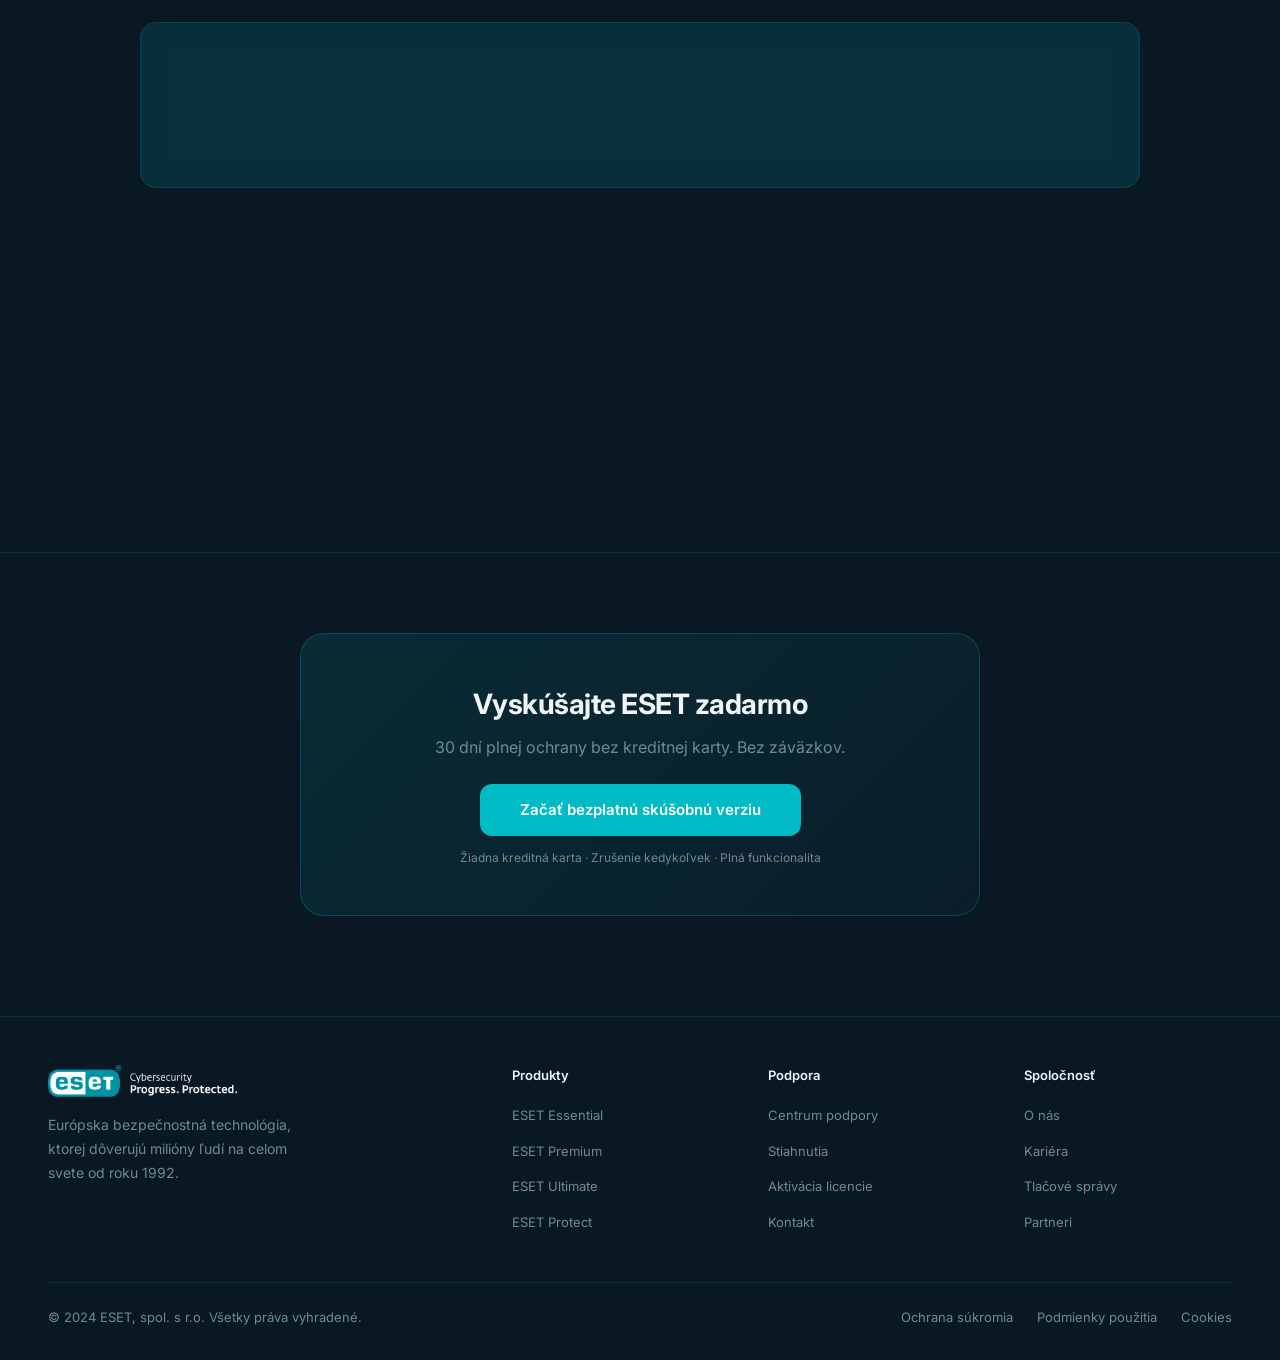
==== commit 511161dc: "feat: synchronous hash-state via inline head script + CSS Moved deep-link state from DOMContentLoade" ====
--- a/index.html
+++ b/index.html
@@ -77,6 +77,24 @@
     ]
   }
   </script>
+
+  <!-- Synchronous hash → state. Beží pred prvou paint, takže screenshoty /
+       deep-linky vidia správny stav okamžite (bez DOMContentLoaded race). -->
+  <script>
+    (function () {
+      var h = location.hash;
+      if (h === '#tab=firmy' || h === '#firmy') document.documentElement.classList.add('hash-firmy');
+      else if (h === '#open-contact') document.documentElement.classList.add('hash-contact');
+    })();
+  </script>
+  <style>
+    .hash-firmy #tab-domacnosti { display: none !important; }
+    .hash-firmy #tab-firmy { display: block !important; }
+    .hash-firmy .pill-btn { background: transparent !important; color: var(--text-muted) !important; }
+    .hash-firmy .pill-btn[onclick*="firmy"] { background: var(--teal-bright) !important; color: var(--dark) !important; }
+    .hash-contact #contactModal { display: flex !important; }
+    .hash-contact body { overflow: hidden !important; }
+  </style>
 </head>
 <body>
 
@@ -652,15 +670,11 @@
       if (window.track) window.track('pill-switcher:select', { tab });
     }
 
-    /* Deep-link triggers: #tab=firmy → otvor biz tab, #open-contact → modal */
+    /* Deep-link triggers: visual state už nastavený inline scriptom v <head>,
+       tu len doplníme behaviorálne veci (scroll, focus). */
     window.addEventListener('DOMContentLoaded', () => {
       if (location.hash === '#tab=firmy' || location.hash === '#firmy') {
-        const btn = document.querySelector('.pill-btn[onclick*="firmy"]');
-        if (btn) switchTab('firmy', btn);
         document.getElementById('plans')?.scrollIntoView({ behavior: 'instant', block: 'start' });
-      }
-      if (location.hash === '#open-contact') {
-        setTimeout(() => document.querySelector('[data-open-contact]')?.click(), 100);
       }
     });
 
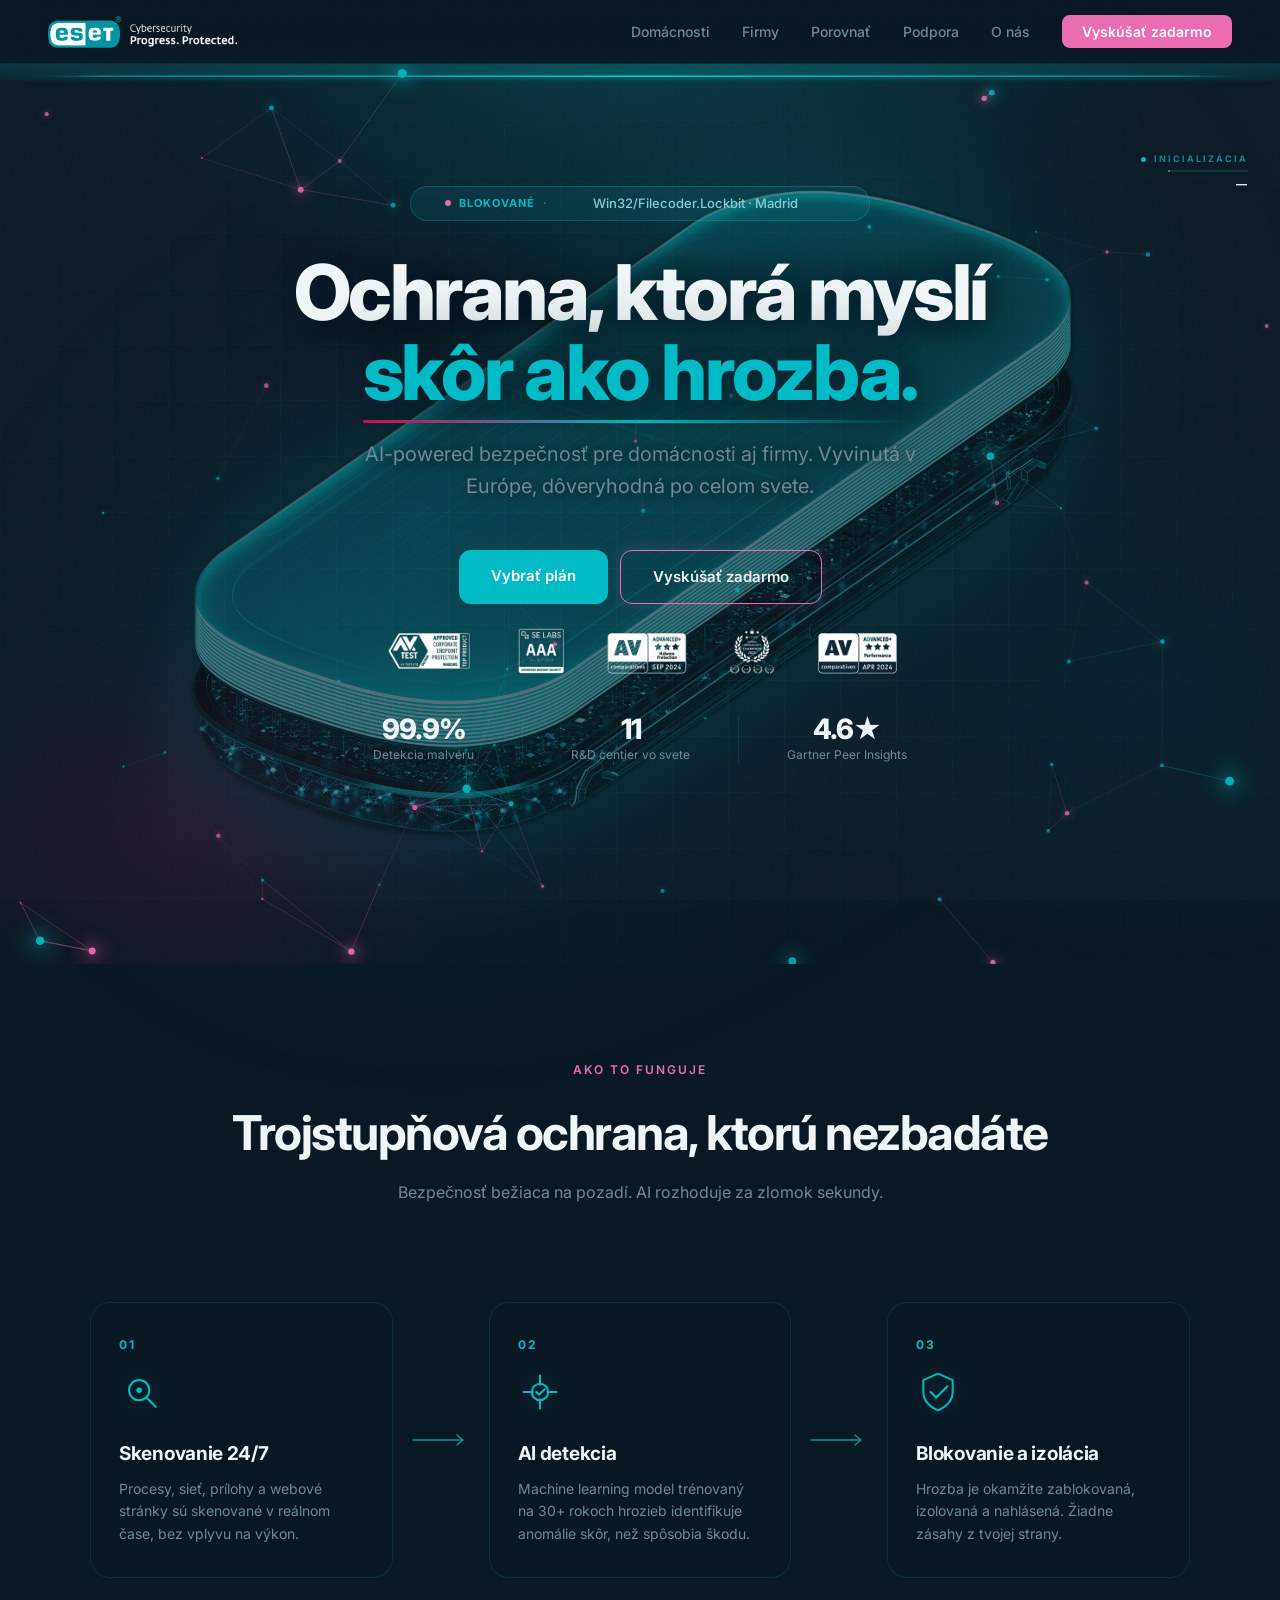
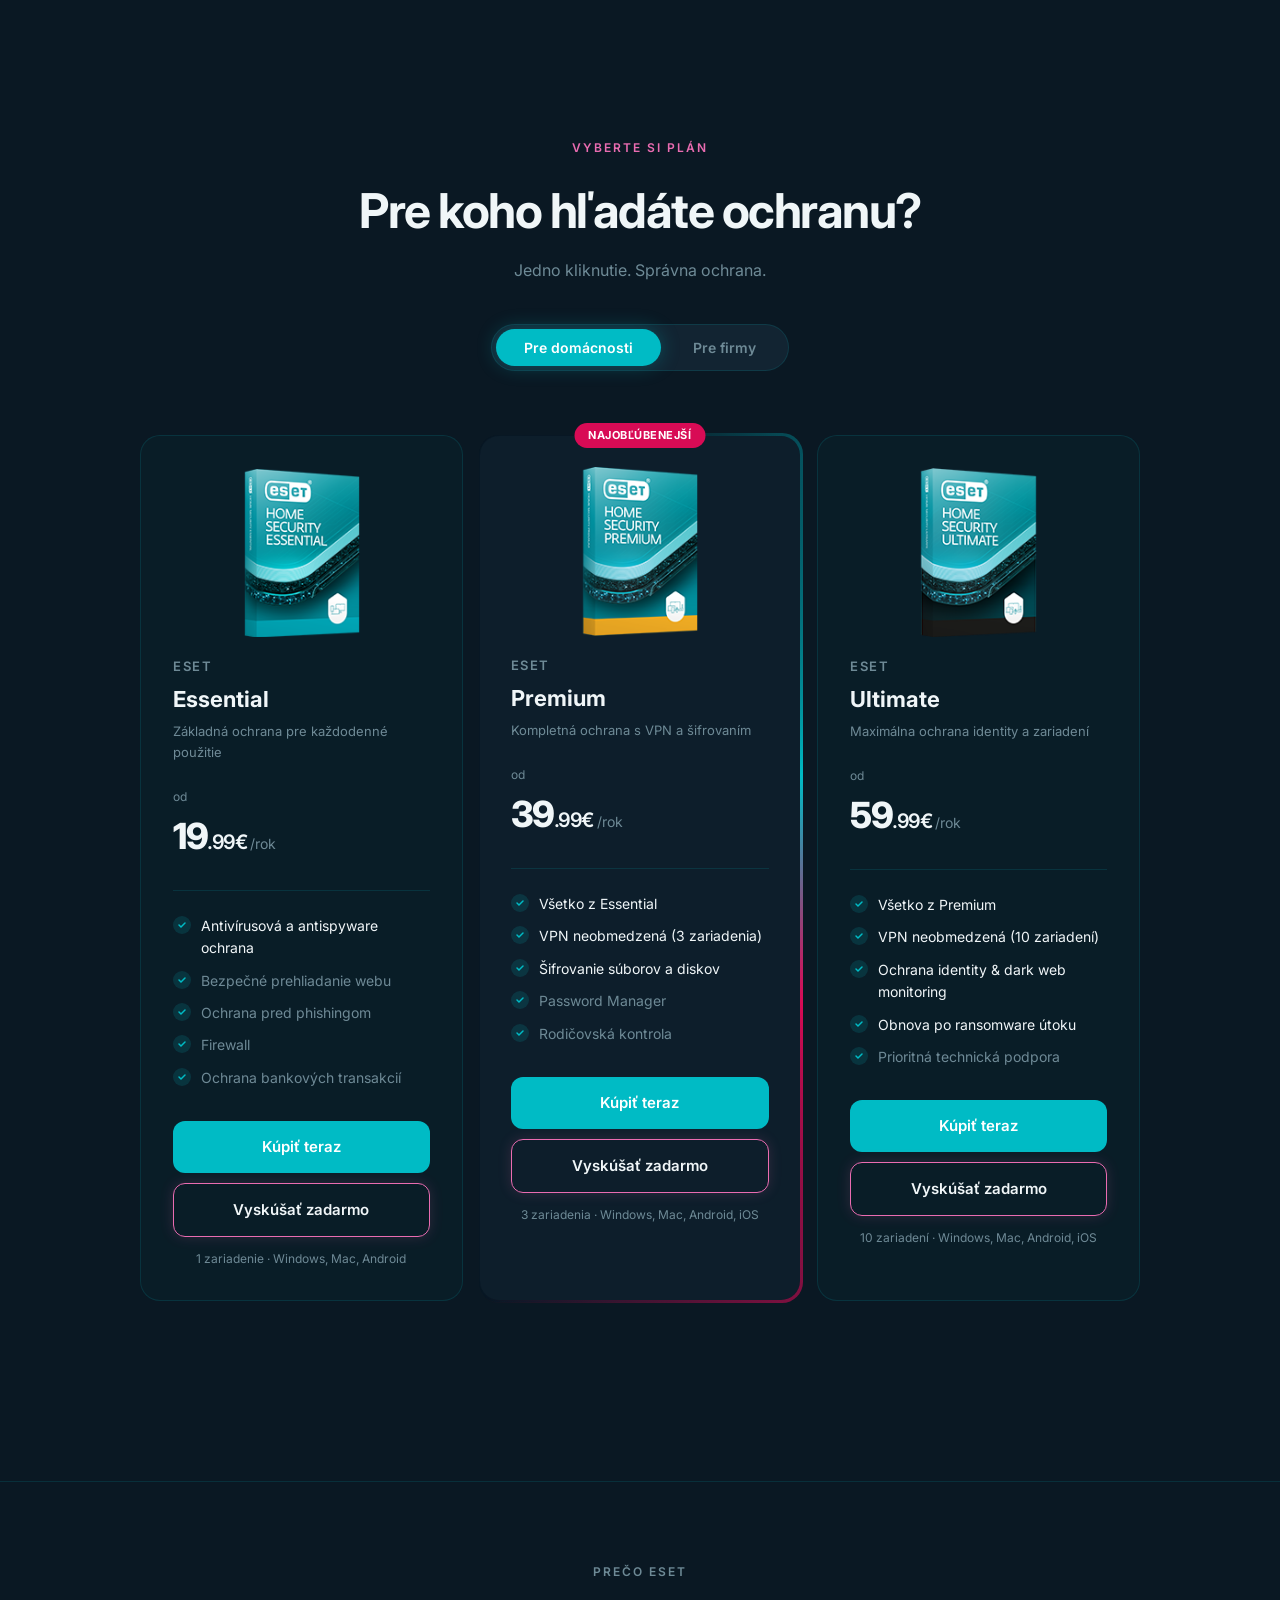
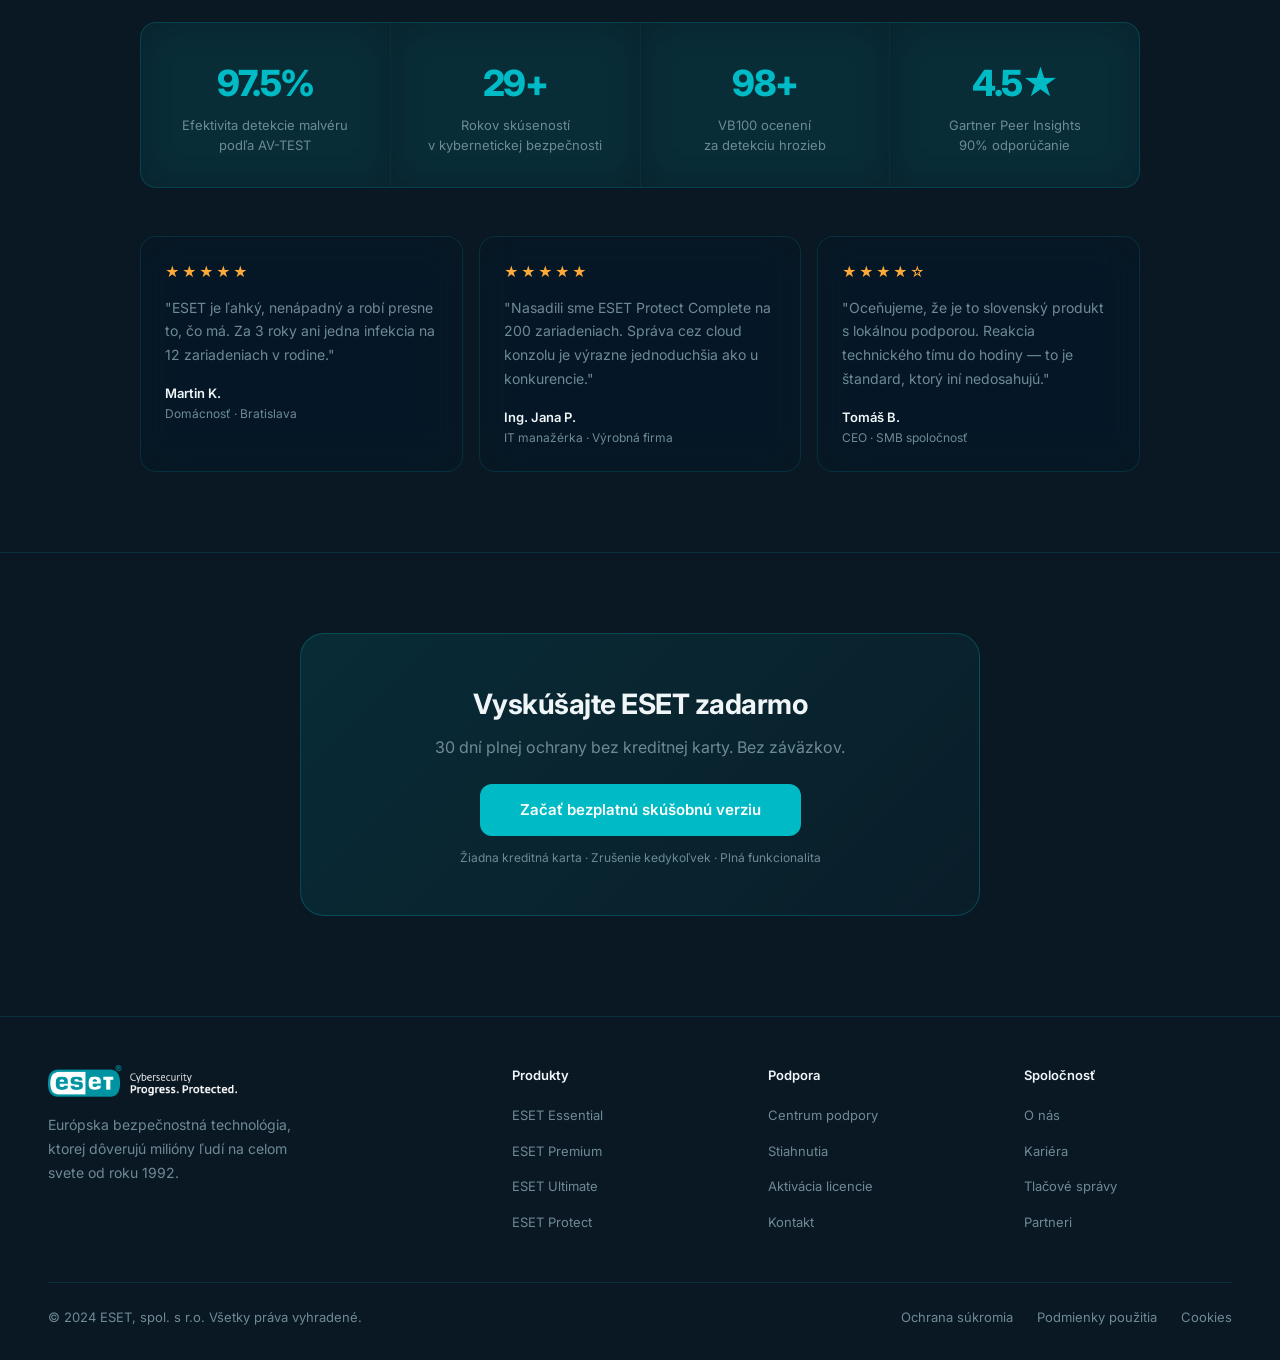
==== commit d34ea270: "feat: auto-captured all 7 screenshots via puppeteer + capture script - All screenshots now element-t" ====
--- a/index.html
+++ b/index.html
@@ -94,6 +94,13 @@
     .hash-firmy .pill-btn[onclick*="firmy"] { background: var(--teal-bright) !important; color: var(--dark) !important; }
     .hash-contact #contactModal { display: flex !important; }
     .hash-contact body { overflow: hidden !important; }
+    /* Force reveal elements visible on deep-link (IntersectionObserver
+       nemusí stihnúť firnúť pred screenshotom v headless mode). */
+    .hash-firmy .reveal, .hash-contact .reveal {
+      opacity: 1 !important;
+      transform: none !important;
+      transition: none !important;
+    }
   </style>
 </head>
 <body>
@@ -670,13 +677,9 @@
       if (window.track) window.track('pill-switcher:select', { tab });
     }
 
-    /* Deep-link triggers: visual state už nastavený inline scriptom v <head>,
-       tu len doplníme behaviorálne veci (scroll, focus). */
-    window.addEventListener('DOMContentLoaded', () => {
-      if (location.hash === '#tab=firmy' || location.hash === '#firmy') {
-        document.getElementById('plans')?.scrollIntoView({ behavior: 'instant', block: 'start' });
-      }
-    });
+    /* Deep-link triggers: visual state už nastavený inline scriptom v <head>.
+       (scroll bol odstránený lebo robil problémy v headless screenshot capture
+        a deep-link návštevník vidí stránku od hero čo je tiež OK.) */
 
     /* Burger toggle */
     (function () {
